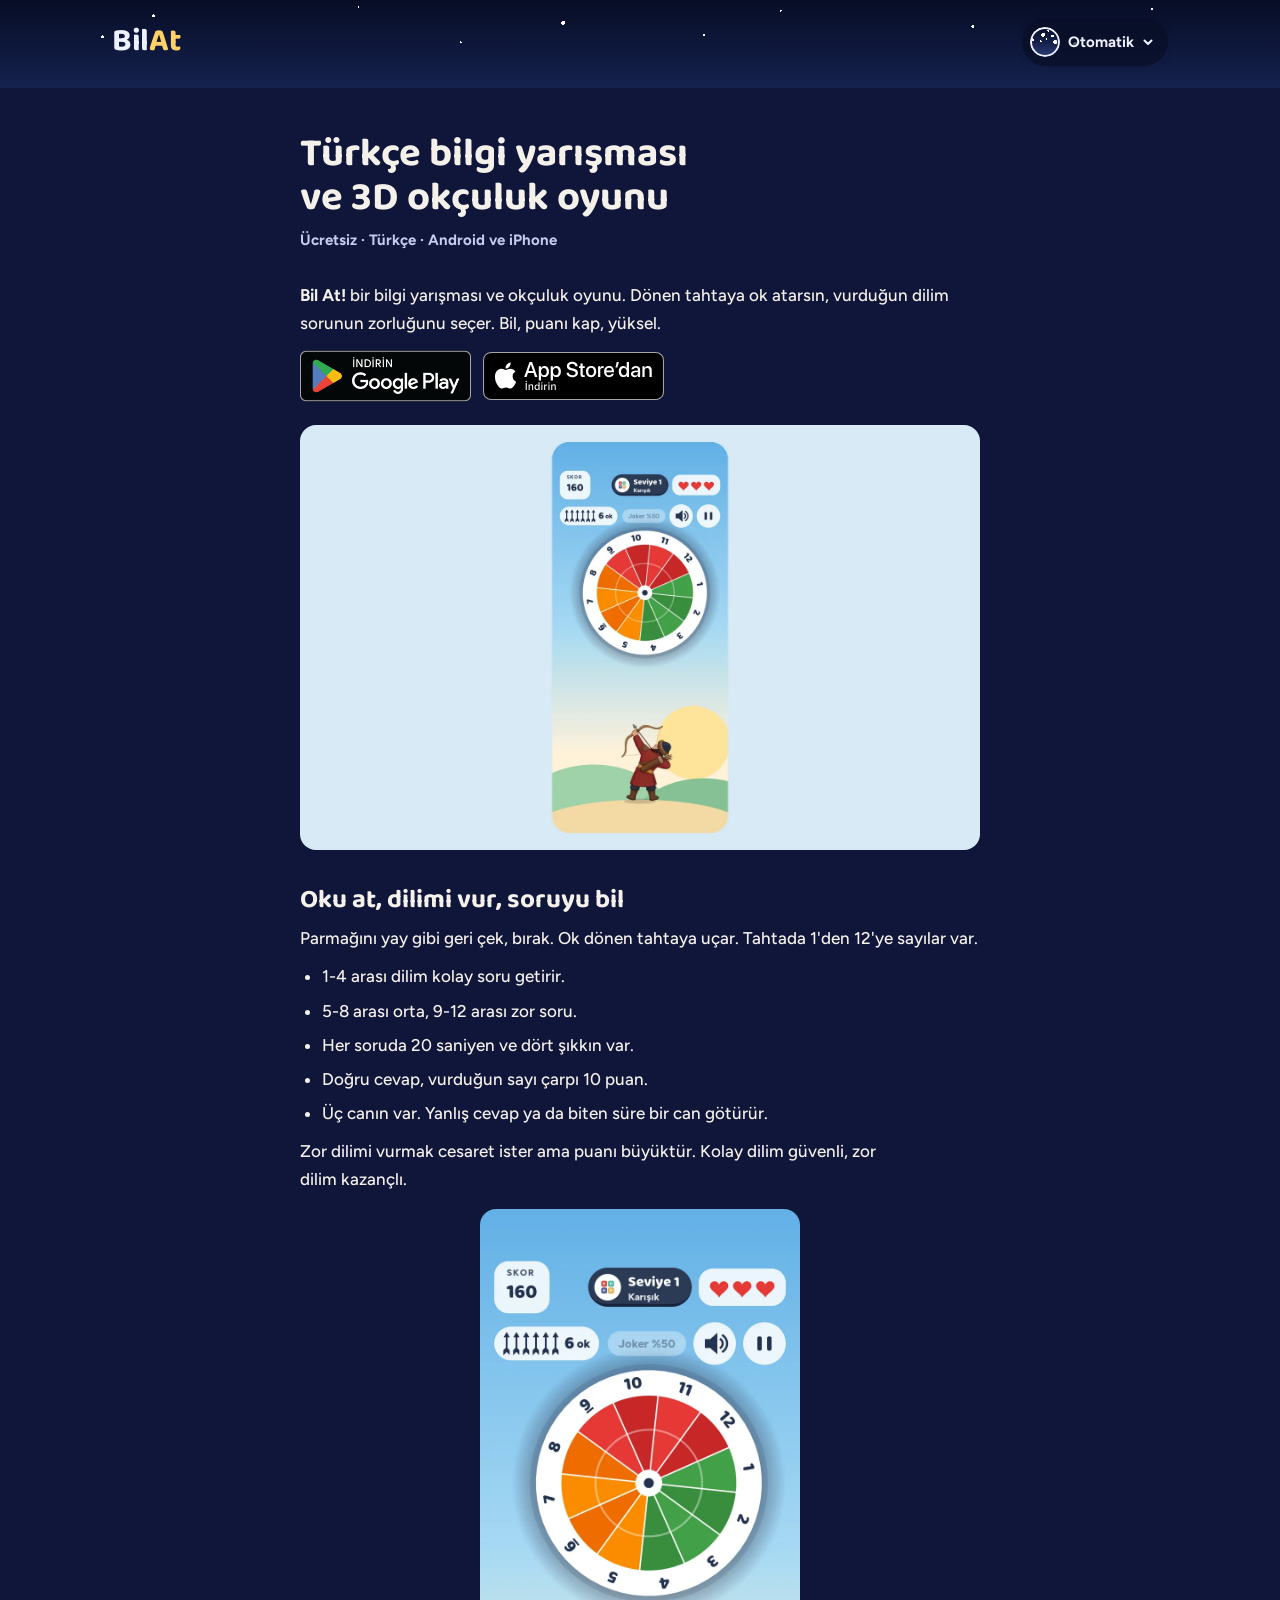
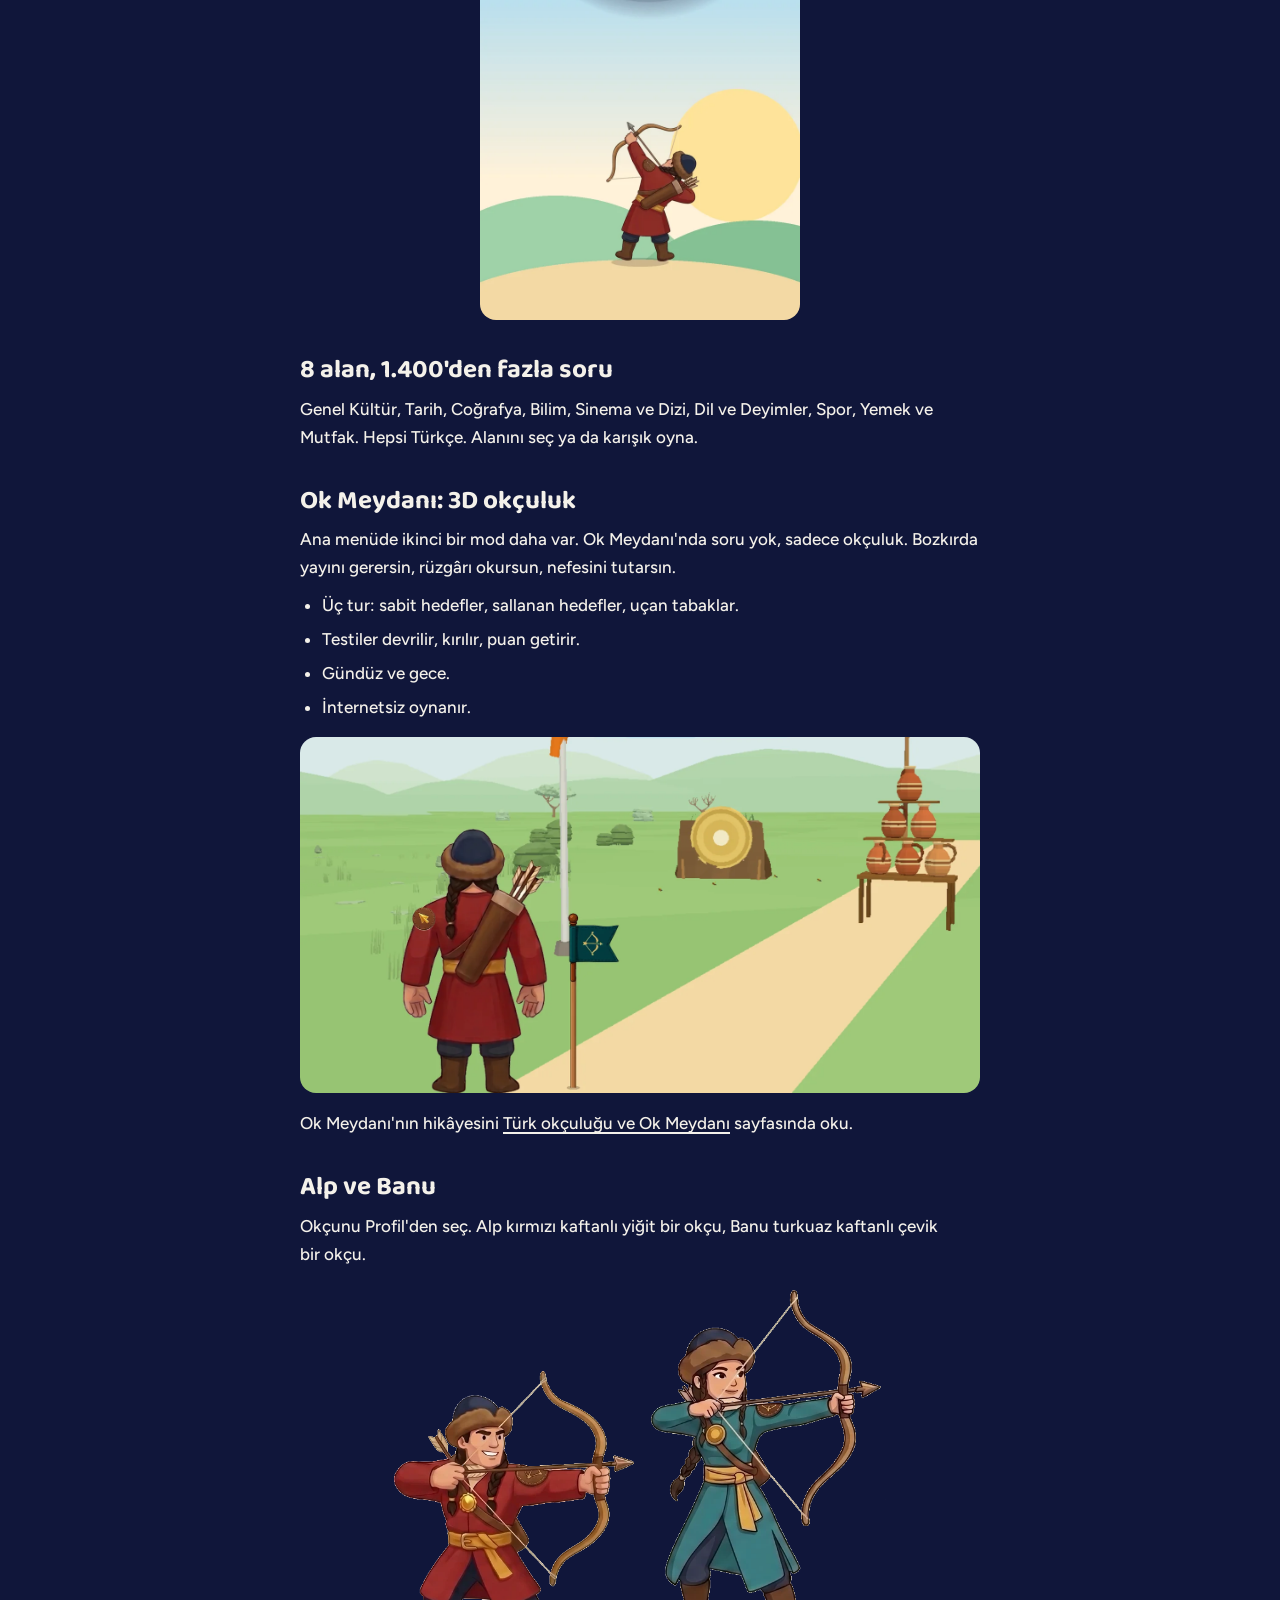
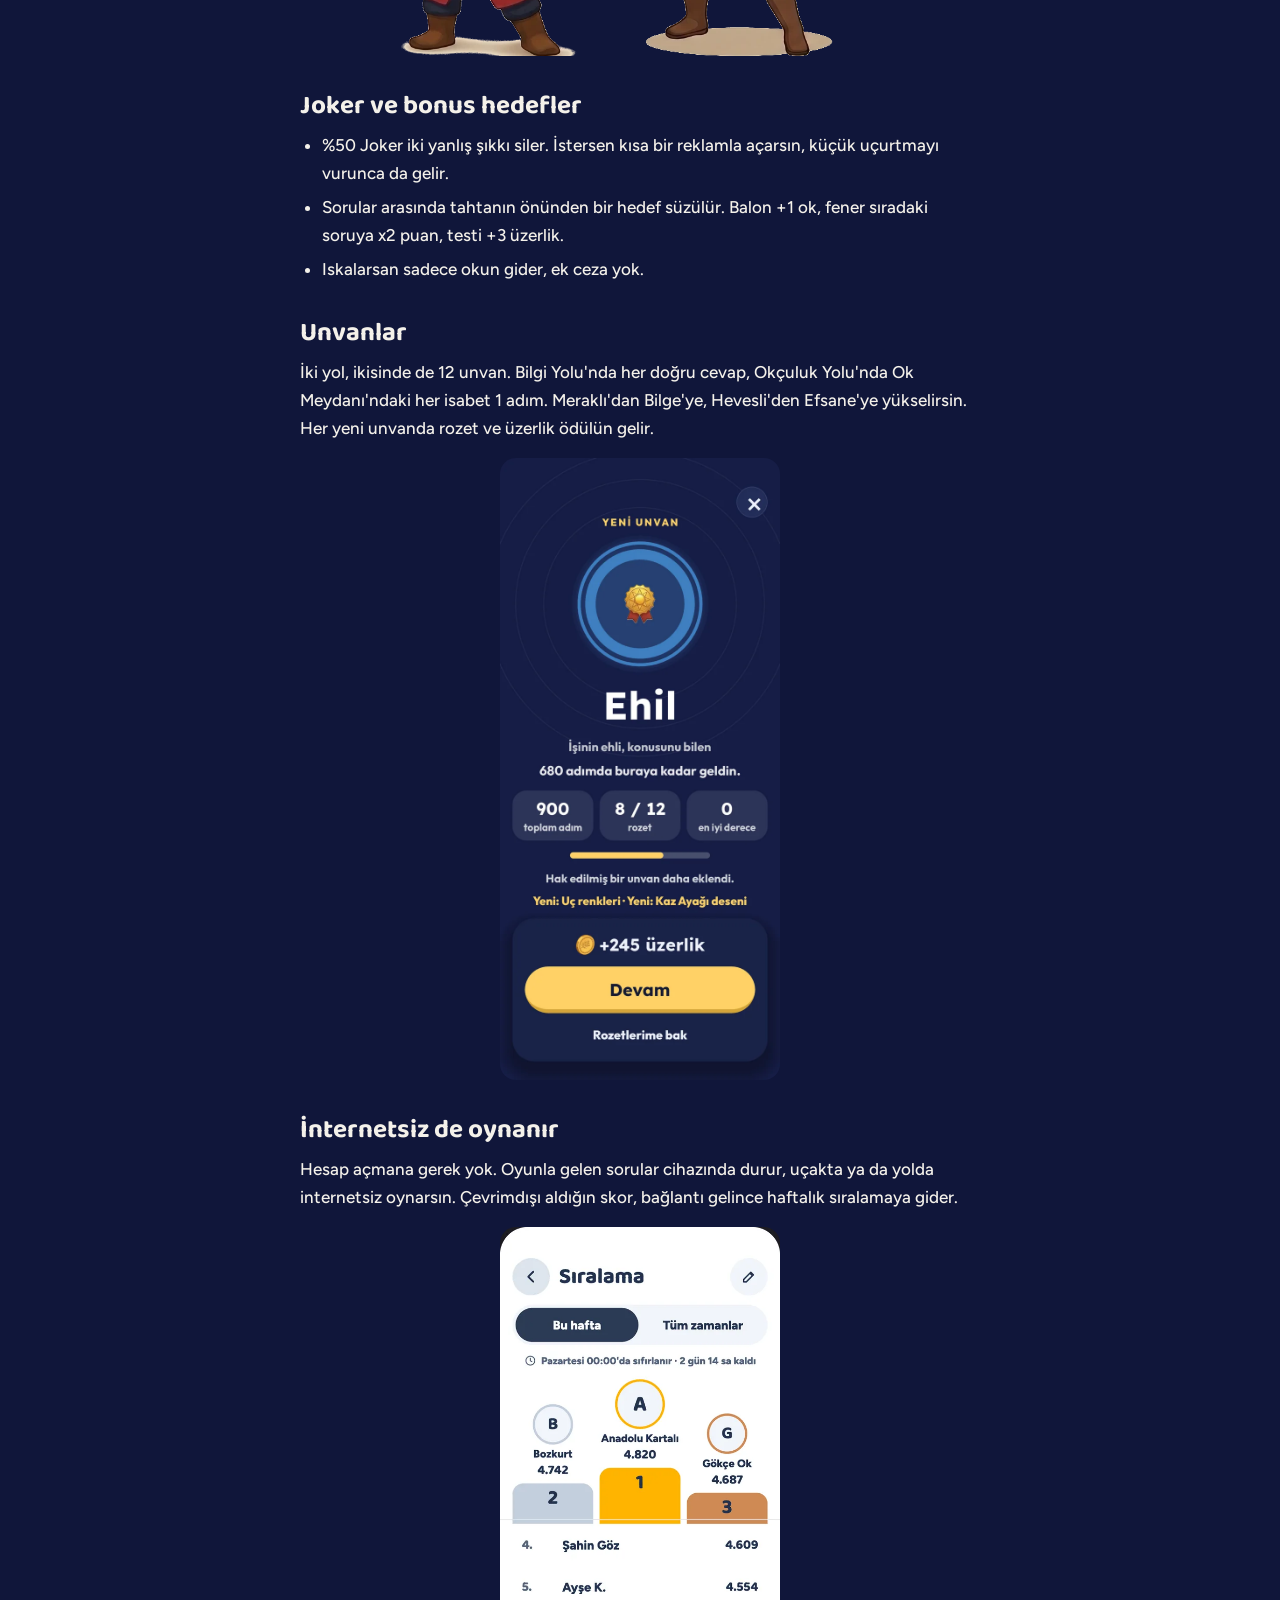
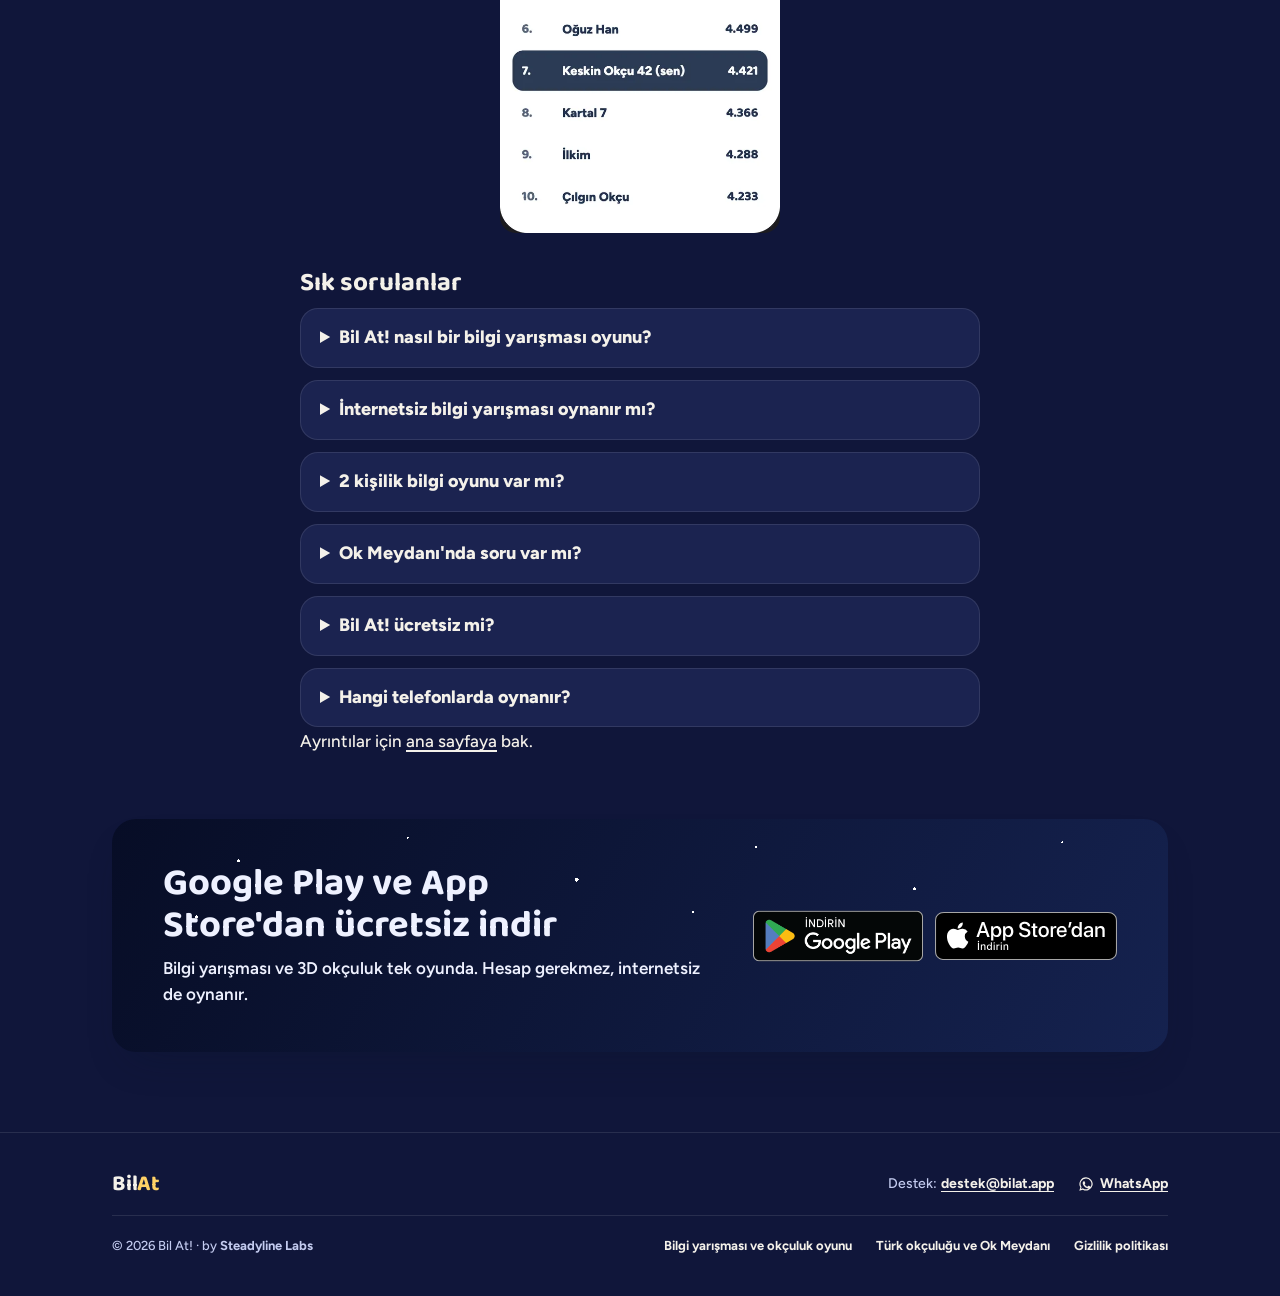
==== bilgi-yarismasi-okculuk-oyunu/index.html @ 43f0509f "İki yeni sayfa: Türkçe bilgi yarışması ve okçuluk oyunu, Türk okçuluğu ve Ok Meydanı" ====
<!DOCTYPE html>
<html lang="tr">
<head>
<meta charset="utf-8">
<meta name="viewport" content="width=device-width, initial-scale=1">
<title>Türkçe Bilgi Yarışması ve 3D Okçuluk Oyunu · Bil At!</title>
<meta name="description" content="Bil At! ücretsiz Türkçe bilgi yarışması ve 3D okçuluk oyunu: tahtaya ok at, vurduğun dilim soruyu seçsin. İnternetsiz oynanır, Alp ve Banu, joker, unvanlar. Android ve iPhone.">
<meta name="robots" content="index, follow">
<meta name="theme-color" content="#62B0E6" media="(prefers-color-scheme: light)">
<meta name="theme-color" content="#070D26" media="(prefers-color-scheme: dark)">
<link rel="canonical" href="https://bilat.app/bilgi-yarismasi-okculuk-oyunu/">
<meta property="og:type" content="website">
<meta property="og:site_name" content="Bil At!">
<meta property="og:locale" content="tr_TR">
<meta property="og:url" content="https://bilat.app/bilgi-yarismasi-okculuk-oyunu/">
<meta property="og:title" content="Türkçe bilgi yarışması ve 3D okçuluk oyunu · Bil At!">
<meta property="og:description" content="Bil At! ücretsiz Türkçe bilgi yarışması ve 3D okçuluk oyunu: tahtaya ok at, vurduğun dilim soruyu seçsin. İnternetsiz oynanır, Alp ve Banu, joker, unvanlar. Android ve iPhone.">
<meta property="og:image" content="https://bilat.app/img/og.jpg">
<meta name="twitter:card" content="summary_large_image">
<meta name="twitter:title" content="Türkçe bilgi yarışması ve 3D okçuluk oyunu · Bil At!">
<meta name="twitter:description" content="Bil At! ücretsiz Türkçe bilgi yarışması ve 3D okçuluk oyunu: tahtaya ok at, vurduğun dilim soruyu seçsin. İnternetsiz oynanır, Alp ve Banu, joker, unvanlar. Android ve iPhone.">
<meta name="twitter:image" content="https://bilat.app/img/og.jpg">
<link rel="icon" href="/favicon.ico" sizes="any">
<link rel="icon" href="/img/icon.svg" type="image/svg+xml">
<link rel="apple-touch-icon" href="/apple-touch-icon.png">
<meta name="apple-itunes-app" content="app-id=6821452285">
<script type="application/ld+json">
{
  "@context": "https://schema.org",
  "@graph": [
    {
      "@type": "WebPage",
      "@id": "https://bilat.app/bilgi-yarismasi-okculuk-oyunu/#page",
      "url": "https://bilat.app/bilgi-yarismasi-okculuk-oyunu/",
      "name": "Türkçe bilgi yarışması ve 3D okçuluk oyunu · Bil At!",
      "inLanguage": "tr",
      "isPartOf": {
        "@id": "https://bilat.app/#website"
      },
      "about": {
        "@id": "https://bilat.app/#app"
      }
    },
    {
      "@type": "BreadcrumbList",
      "itemListElement": [
        {
          "@type": "ListItem",
          "position": 1,
          "name": "Bil At!",
          "item": "https://bilat.app/"
        },
        {
          "@type": "ListItem",
          "position": 2,
          "name": "Bilgi yarışması ve okçuluk oyunu",
          "item": "https://bilat.app/bilgi-yarismasi-okculuk-oyunu/"
        }
      ]
    },
    {
      "@type": "FAQPage",
      "mainEntity": [
        {
          "@type": "Question",
          "name": "Bil At! nasıl bir bilgi yarışması oyunu?",
          "acceptedAnswer": {
            "@type": "Answer",
            "text": "Dönen hedef tahtasına ok atarsın. Okun vurduğu sayı sorunun zorluğunu seçer: 1-4 kolay, 5-8 orta, 9-12 zor. Her soruda 20 saniye ve dört şık var."
          }
        },
        {
          "@type": "Question",
          "name": "İnternetsiz bilgi yarışması oynanır mı?",
          "acceptedAnswer": {
            "@type": "Answer",
            "text": "Evet. Oyunla gelen sorular cihazında durur, internet olmadan oynarsın. Çevrimdışıyken aldığın skor, bağlantı gelince sıralamaya gönderilir."
          }
        },
        {
          "@type": "Question",
          "name": "2 kişilik bilgi oyunu var mı?",
          "acceptedAnswer": {
            "@type": "Answer",
            "text": "Şimdilik yok, Bil At! tek kişilik oynanır. Arkadaşlarınla haftalık sıralamada yarışırsın; sıralama pazartesi 00:00'da sıfırlanır."
          }
        },
        {
          "@type": "Question",
          "name": "Ok Meydanı'nda soru var mı?",
          "acceptedAnswer": {
            "@type": "Answer",
            "text": "Hayır. Ok Meydanı 3D okçuluk modudur: soru yok, bozkırda hedefleri vurursun. İnternetsiz oynanır."
          }
        },
        {
          "@type": "Question",
          "name": "Bil At! ücretsiz mi?",
          "acceptedAnswer": {
            "@type": "Answer",
            "text": "Evet. Oyun ücretsizdir ve reklamlarla desteklenir. Uygulama içi satın alma yoktur. Reklamı yalnızca sen seçince izlersin."
          }
        },
        {
          "@type": "Question",
          "name": "Hangi telefonlarda oynanır?",
          "acceptedAnswer": {
            "@type": "Answer",
            "text": "Android'de Google Play'den, iPhone'da App Store'dan indirilir. Hesap açmak gerekmez."
          }
        }
      ]
    }
  ]
}
</script>
<link rel="preconnect" href="https://fonts.googleapis.com">
<link rel="preconnect" href="https://fonts.gstatic.com" crossorigin>
<link href="https://fonts.googleapis.com/css2?family=Baloo+2:wght@700&family=Figtree:wght@500;600;700;800&display=swap" rel="stylesheet">
<link rel="stylesheet" href="../style.css?v=20261113a">
<script src="../tema.js?v=20261028c"></script>
</head>
<body>
<a class="skip" href="#icerik">İçeriğe geç</a>
<header class="doc-top">
  <div class="wrap">
    <a class="logo" href="../" aria-label="Bil At! ana sayfa"><span>Bil<b>At</b></span></a>
    <div class="sky-pick">
      <button type="button" class="sky-btn" aria-expanded="false" aria-controls="gokyuzu" aria-label="Gökyüzü teması">
        <span class="sky-dot" aria-hidden="true"></span><span class="sky-name">Otomatik</span>
        <svg class="sky-chev" viewBox="0 0 12 12" width="12" height="12" aria-hidden="true"><path d="M2.5 4.5L6 8l3.5-3.5" fill="none" stroke="currentColor" stroke-width="2" stroke-linecap="round" stroke-linejoin="round"/></svg>
      </button>
      <div class="sky-menu" id="gokyuzu" role="group" aria-label="Gökyüzü teması" hidden>
        <p class="sky-title" aria-hidden="true">Gökyüzü</p>
        <button type="button" data-tema="saat"><span class="sw sw-auto" aria-hidden="true"></span><span class="sky-opt"><b>Otomatik</b><small>Saate göre · şu an <span class="sky-now">Gündüz</span></small></span></button>
        <hr>
        <button type="button" data-tema="b"><span class="sw sw-b" aria-hidden="true"></span><b>Gündüz</b></button>
        <button type="button" data-tema="a"><span class="sw sw-a" aria-hidden="true"></span><b>Gün batımı</b></button>
        <button type="button" data-tema="c"><span class="sw sw-c" aria-hidden="true"></span><b>Gece</b></button>
      </div>
    </div>
  </div>
</header>

<main id="icerik" class="doc">
  <h1>Türkçe bilgi yarışması ve 3D okçuluk oyunu</h1>
  <p class="meta">Ücretsiz · Türkçe · Android ve iPhone</p>
  <p><strong>Bil At!</strong> bir bilgi yarışması ve okçuluk oyunu. Dönen tahtaya ok atarsın, vurduğun dilim sorunun zorluğunu seçer. Bil, puanı kap, yüksel.</p>
  <div class="badges" style="justify-content:flex-start"><a class="gp-badge" href="https://play.google.com/store/apps/details?id=com.steadylinelabs.bilat&amp;referrer=utm_source%3Dbilat.app%26utm_medium%3Dsite%26utm_campaign=bilgi_yarismasi_sayfa"><img src="../img/google-play-badge-tr.png" width="646" height="250" alt="Google Play'den indirin" loading="lazy" decoding="async"></a><a class="as-badge" href="https://apps.apple.com/tr/app/bil-at-bilgi-yar%C4%B1%C5%9Fmas%C4%B1/id6821452285"><img src="../img/app-store-badge-tr.svg" width="151" height="40" alt="App Store'dan indirin" loading="lazy" decoding="async"></a></div>
  <img src="../img/mod-bilat-b.webp" width="1600" height="1000" loading="lazy" decoding="async" alt="Bil At: dönen hedef tahtası ve nişan alan okçu" style="display:block;width:100%;height:auto;border-radius:16px;margin:16px 0">

  <h2>Oku at, dilimi vur, soruyu bil</h2>
  <p>Parmağını yay gibi geri çek, bırak. Ok dönen tahtaya uçar. Tahtada 1'den 12'ye sayılar var.</p>
  <ul>
    <li>1-4 arası dilim kolay soru getirir.</li>
    <li>5-8 arası orta, 9-12 arası zor soru.</li>
    <li>Her soruda 20 saniyen ve dört şıkkın var.</li>
    <li>Doğru cevap, vurduğun sayı çarpı 10 puan.</li>
    <li>Üç canın var. Yanlış cevap ya da biten süre bir can götürür.</li>
  </ul>
  <p>Zor dilimi vurmak cesaret ister ama puanı büyüktür. Kolay dilim güvenli, zor dilim kazançlı.</p>
  <img src="../img/aim-b.webp" width="720" height="1600" loading="lazy" decoding="async" alt="Bil At oyun ekranı: okçu dönen hedef tahtasına nişan alıyor" style="display:block;width:100%;max-width:320px;height:auto;border-radius:16px;margin:16px auto">

  <h2>8 alan, 1.400'den fazla soru</h2>
  <p>Genel Kültür, Tarih, Coğrafya, Bilim, Sinema ve Dizi, Dil ve Deyimler, Spor, Yemek ve Mutfak. Hepsi Türkçe. Alanını seç ya da karışık oyna.</p>

  <h2>Ok Meydanı: 3D okçuluk</h2>
  <p>Ana menüde ikinci bir mod daha var. Ok Meydanı'nda soru yok, sadece okçuluk. Bozkırda yayını gerersin, rüzgârı okursun, nefesini tutarsın.</p>
  <ul>
    <li>Üç tur: sabit hedefler, sallanan hedefler, uçan tabaklar.</li>
    <li>Testiler devrilir, kırılır, puan getirir.</li>
    <li>Gündüz ve gece.</li>
    <li>İnternetsiz oynanır.</li>
  </ul>
  <img src="../img/ok-meydani/tur1-sabit.webp" width="1600" height="837" loading="lazy" decoding="async" alt="Ok Meydanı: okçunun arkasından testi kulesine nişan, gündüz" style="display:block;width:100%;height:auto;border-radius:16px;margin:16px 0">
  <p>Ok Meydanı'nın hikâyesini <a href="../turk-okculugu-ok-meydani/">Türk okçuluğu ve Ok Meydanı</a> sayfasında oku.</p>

  <h2>Alp ve Banu</h2>
  <p>Okçunu Profil'den seç. Alp kırmızı kaftanlı yiğit bir okçu, Banu turkuaz kaftanlı çevik bir okçu.</p>
  <div style="display:flex;gap:12px;flex-wrap:wrap;justify-content:center;align-items:flex-end;margin:16px 0">
    <img src="../img/yeni/alp.webp" width="392" height="466" loading="lazy" decoding="async" alt="Alp: kırmızı kaftanlı, bork giymiş okçu yayını geriyor" style="width:44%;max-width:240px;height:auto">
    <img src="../img/yeni/banu.webp" width="384" height="596" loading="lazy" decoding="async" alt="Banu: turkuaz kaftanlı, örgülü okçu yayını geriyor" style="width:44%;max-width:240px;height:auto">
  </div>

  <h2>Joker ve bonus hedefler</h2>
  <ul>
    <li>%50 Joker iki yanlış şıkkı siler. İstersen kısa bir reklamla açarsın, küçük uçurtmayı vurunca da gelir.</li>
    <li>Sorular arasında tahtanın önünden bir hedef süzülür. Balon +1 ok, fener sıradaki soruya x2 puan, testi +3 üzerlik.</li>
    <li>Iskalarsan sadece okun gider, ek ceza yok.</li>
  </ul>

  <h2>Unvanlar</h2>
  <p>İki yol, ikisinde de 12 unvan. Bilgi Yolu'nda her doğru cevap, Okçuluk Yolu'nda Ok Meydanı'ndaki her isabet 1 adım. Meraklı'dan Bilge'ye, Hevesli'den Efsane'ye yükselirsin. Her yeni unvanda rozet ve üzerlik ödülün gelir.</p>
  <img src="../img/yeni/yeni-unvan.webp" width="640" height="1422" loading="lazy" decoding="async" alt="Yeni unvan ekranı: Ehil unvanı ve kazanılan üzerlik" style="display:block;width:100%;max-width:280px;height:auto;border-radius:16px;margin:16px auto">

  <h2>İnternetsiz de oynanır</h2>
  <p>Hesap açmana gerek yok. Oyunla gelen sorular cihazında durur, uçakta ya da yolda internetsiz oynarsın. Çevrimdışı aldığın skor, bağlantı gelince haftalık sıralamaya gider.</p>
  <img src="../img/leaderboard-b.webp" width="540" height="1170" loading="lazy" decoding="async" alt="Haftalık sıralama ekranı: podyum ve liste, pazartesi sıfırlanır" style="display:block;width:100%;max-width:280px;height:auto;border-radius:16px;margin:16px auto">

  <h2>Sık sorulanlar</h2>
  <div class="faq" style="max-width:none">
    <details><summary>Bil At! nasıl bir bilgi yarışması oyunu?</summary><p>Dönen hedef tahtasına ok atarsın. Okun vurduğu sayı sorunun zorluğunu seçer: 1-4 kolay, 5-8 orta, 9-12 zor. Her soruda 20 saniye ve dört şık var.</p></details>
    <details><summary>İnternetsiz bilgi yarışması oynanır mı?</summary><p>Evet. Oyunla gelen sorular cihazında durur, internet olmadan oynarsın. Çevrimdışıyken aldığın skor, bağlantı gelince sıralamaya gönderilir.</p></details>
    <details><summary>2 kişilik bilgi oyunu var mı?</summary><p>Şimdilik yok, Bil At! tek kişilik oynanır. Arkadaşlarınla haftalık sıralamada yarışırsın; sıralama pazartesi 00:00'da sıfırlanır.</p></details>
    <details><summary>Ok Meydanı'nda soru var mı?</summary><p>Hayır. Ok Meydanı 3D okçuluk modudur: soru yok, bozkırda hedefleri vurursun. İnternetsiz oynanır.</p></details>
    <details><summary>Bil At! ücretsiz mi?</summary><p>Evet. Oyun ücretsizdir ve reklamlarla desteklenir. Uygulama içi satın alma yoktur. Reklamı yalnızca sen seçince izlersin.</p></details>
    <details><summary>Hangi telefonlarda oynanır?</summary><p>Android'de Google Play'den, iPhone'da App Store'dan indirilir. Hesap açmak gerekmez.</p></details>
  </div>
  <p>Ayrıntılar için <a href="../">ana sayfaya</a> bak.</p>
</main>

<section class="closing" style="padding-top:0">
  <div class="wrap">
    <div class="closing-card">
      <div class="closing-text"><h2>Google Play ve App Store'dan ücretsiz indir</h2><p>Bilgi yarışması ve 3D okçuluk tek oyunda. Hesap gerekmez, internetsiz de oynanır.</p></div>
      <div class="store-badges"><a class="gp-badge" href="https://play.google.com/store/apps/details?id=com.steadylinelabs.bilat&amp;referrer=utm_source%3Dbilat.app%26utm_medium%3Dsite%26utm_campaign=bilgi_yarismasi_kapanis"><img src="../img/google-play-badge-tr.png" width="646" height="250" alt="Google Play'den indirin" loading="lazy" decoding="async"></a><a class="as-badge" href="https://apps.apple.com/tr/app/bil-at-bilgi-yar%C4%B1%C5%9Fmas%C4%B1/id6821452285"><img src="../img/app-store-badge-tr.svg" width="151" height="40" alt="App Store'dan indirin" loading="lazy" decoding="async"></a></div>
    </div>
  </div>
</section>

<footer>
  <div class="wrap foot">
    <div class="foot-row foot-top">
      <a class="logo" href="../" aria-label="Bil At! ana sayfa"><span>Bil<b>At</b></span></a>
      <div class="foot-help">
      <span class="foot-support"><span>Destek:</span> <a href="mailto:destek@bilat.app">destek@bilat.app</a></span>
      <a href="https://wa.me/905512507661?text=Merhaba%2C%20Bil%20At!%20hakk%C4%B1nda%20yaz%C4%B1yorum" target="_blank" rel="noopener"><svg class="wa-icon" width="16" height="16" viewBox="0 0 24 24" fill="currentColor" aria-hidden="true" focusable="false"><path d="M12.04 2a9.9 9.9 0 0 0-8.5 14.95L2 22l5.2-1.5A9.9 9.9 0 1 0 12.04 2zm0 1.8a8.1 8.1 0 1 1-4.3 14.96l-.3-.2-3 .87.9-2.9-.2-.3A8.1 8.1 0 0 1 12.04 3.8zm-3.3 4.1c-.2 0-.5.1-.7.4-.3.3-1 1-1 2.4s1 2.8 1.2 3c.1.2 2 3.2 4.9 4.4 2.4 1 2.9.8 3.4.7.5 0 1.7-.7 1.9-1.4.2-.7.2-1.3.2-1.4-.1-.1-.3-.2-.6-.4-.3-.1-1.7-.8-2-.9-.3-.1-.5-.1-.7.1-.2.3-.8.9-.9 1.1-.2.2-.3.2-.6.1-.3-.1-1.2-.4-2.3-1.400-.8-.8-1.400-1.7-1.500-2-.2-.3 0-.4.1-.6l.4-.5c.1-.1.2-.3.3-.5.1-.2 0-.4 0-.5l-.9-2.200c-.2-.5-.5-.5-.7-.5z"/></svg>WhatsApp</a>
      </div>
    </div>
    <div class="foot-row foot-bottom">
      <p class="copy">© 2026 Bil At! · by <a href="https://steadylinelabs.com">Steadyline Labs</a></p>
      <div class="foot-nav" role="navigation" aria-label="Alt bağlantılar">
      <a href="../bilgi-yarismasi-okculuk-oyunu/">Bilgi yarışması ve okçuluk oyunu</a>
      <a href="../turk-okculugu-ok-meydani/">Türk okçuluğu ve Ok Meydanı</a>
      <a href="../gizlilik/">Gizlilik politikası</a>
    </div>
    </div>
  </div>
</footer>
</body>
</html>
---- style.css ----
/* BilAt · bilat.app: tema token'ları oyundaki ekranlarla aynı değerleri kullanır */
:root,[data-theme="b"]{
  --sky1:#62B0E6;--sky2:#A6D9F4;--sky3:#FFF2D9;--hill:#9FD1A8;--hill2:#86C193;--ground:#F3D9A4;
  --sun-bg:#FFE39A;--sun-sh:none;--stars:none;
  --on-sky:#22324F;--logo-accent:#E53935;
  --page:#F4F7FB;--card:#FFFFFF;--soft:#EAF0F7;--line:#DDE4EE;--ink:#22324F;--muted:#53637B;
  --primary:#2B3A55;--primary-ink:#FFFFFF;--edge:#18233A;
  --g:#43A047;--o:#FB8C00;--r:#E53935;--ring:#FFFFFF;
  --chip:rgba(255,255,255,.86);--chip-ink:#22324F;--accent:#B24A0C;
  color-scheme:light;
}
[data-theme="a"]{
  --sky1:#3B2F63;--sky2:#8A4F7D;--sky3:#F4A97C;--hill:#C98A78;--hill2:#B77868;--ground:#EBCB9F;
  --sun-bg:#FFD59A;--sun-sh:none;--stars:none;
  --on-sky:#FFF8EF;--logo-accent:#FFC247;
  --page:#FBF1E6;--card:#FFF8EF;--soft:#F6E8D8;--line:#EADBC8;--ink:#2A1E3D;--muted:#5E5270;--accent:#B24A0C;
  --primary:#FFC247;--primary-ink:#2A1F3D;--edge:#D99A1E;
  --g:#3FA66B;--o:#F08A24;--r:#E0463C;--ring:#FFF4E4;
  --chip:rgba(34,24,52,.62);--chip-ink:#FFF8EF;
  color-scheme:light;
}
[data-theme="c"]{
  --sky1:#070D26;--sky2:#15224F;--sky3:#2E3F78;--hill:#243160;--hill2:#1B2650;--ground:#34406E;
  --sun-bg:transparent;--sun-sh:inset -22px 8px 0 0 #F6EDC9;
  --stars:radial-gradient(1.5px 1.5px at 12% 18%,#fff 99%,transparent),radial-gradient(1px 1px at 28% 8%,#fff 99%,transparent),radial-gradient(2px 2px at 44% 26%,#fff 99%,transparent),radial-gradient(1px 1px at 61% 12%,#fff 99%,transparent),radial-gradient(1.5px 1.5px at 76% 30%,#fff 99%,transparent),radial-gradient(1px 1px at 90% 10%,#fff 99%,transparent),radial-gradient(1.5px 1.5px at 8% 42%,#fff 99%,transparent),radial-gradient(1px 1px at 36% 48%,#fff 99%,transparent),radial-gradient(2px 2px at 84% 50%,#fff 99%,transparent),radial-gradient(1px 1px at 55% 40%,#fff 99%,transparent);
  --on-sky:#EEF1FF;--logo-accent:#FFD166;
  --page:#10163A;--card:#1B2350;--soft:#212A5C;--line:rgba(255,255,255,.10);--ink:#F4F1EA;--muted:#C3CBEF;--accent:#FFB81C;
  --primary:#FFD166;--primary-ink:#141A36;--edge:#D4A437;
  --g:#4CC47E;--o:#FF9D3F;--r:#FF5C5C;--ring:#F3F1FA;
  --chip:rgba(8,13,36,.70);--chip-ink:#EEF1FF;
  color-scheme:dark;
}
@media (prefers-color-scheme:dark){
  :root:not([data-theme]){
    --sky1:#070D26;--sky2:#15224F;--sky3:#2E3F78;--hill:#243160;--hill2:#1B2650;--ground:#34406E;
    --sun-bg:transparent;--sun-sh:inset -22px 8px 0 0 #F6EDC9;
    --stars:radial-gradient(1.5px 1.5px at 12% 18%,#fff 99%,transparent),radial-gradient(1px 1px at 28% 8%,#fff 99%,transparent),radial-gradient(2px 2px at 44% 26%,#fff 99%,transparent),radial-gradient(1px 1px at 61% 12%,#fff 99%,transparent),radial-gradient(1.5px 1.5px at 76% 30%,#fff 99%,transparent),radial-gradient(1px 1px at 90% 10%,#fff 99%,transparent),radial-gradient(1.5px 1.5px at 8% 42%,#fff 99%,transparent),radial-gradient(1px 1px at 36% 48%,#fff 99%,transparent),radial-gradient(2px 2px at 84% 50%,#fff 99%,transparent),radial-gradient(1px 1px at 55% 40%,#fff 99%,transparent);
    --on-sky:#EEF1FF;--logo-accent:#FFD166;
    --page:#10163A;--card:#1B2350;--soft:#212A5C;--line:rgba(255,255,255,.10);--ink:#F4F1EA;--muted:#C3CBEF;--accent:#FFB81C;
    --primary:#FFD166;--primary-ink:#141A36;--edge:#D4A437;
    --g:#4CC47E;--o:#FF9D3F;--r:#FF5C5C;--ring:#F3F1FA;
    --chip:rgba(8,13,36,.70);--chip-ink:#EEF1FF;
    color-scheme:dark;
  }
}

*,*::before,*::after{box-sizing:border-box}
html{-webkit-text-size-adjust:100%}
body{margin:0;background:var(--page);color:var(--ink);font:500 17px/1.55 'Figtree',system-ui,sans-serif;text-rendering:optimizeLegibility}
h1,h2,h3{font-family:'Baloo 2',system-ui,sans-serif;font-weight:700;line-height:1.1;margin:0;text-wrap:balance}
p{margin:0;text-wrap:pretty}
a{color:var(--ink);text-decoration-thickness:2px;text-underline-offset:3px}
a:hover{color:var(--muted)}
img{display:block;max-width:100%;height:auto}
:focus-visible{outline:3px solid var(--primary);outline-offset:3px;border-radius:8px}
.wrap{width:100%;max-width:1120px;margin:0 auto;padding:0 20px}
.skip{position:absolute;left:-999px;top:8px;padding:12px 16px;border-radius:12px;background:var(--card);color:var(--ink);z-index:10}
.skip:focus{left:8px}

/* Logo */
.logo{display:inline-flex;align-items:center;gap:10px;color:var(--on-sky);text-decoration:none;font:700 32px/1 'Baloo 2',sans-serif;letter-spacing:-.01em}
.logo b{color:var(--logo-accent);font-weight:700}
.logo svg{flex:none}
.mark .spin{transform-origin:0 0;animation:spin 14s linear infinite}
.mark .shaft{animation:thunk .7s cubic-bezier(.2,.8,.3,1.2) .4s both}
@keyframes spin{to{transform:rotate(360deg)}}
@keyframes thunk{from{transform:translate(34px,-34px);opacity:0}to{transform:none;opacity:1}}

/* Hero */
.hero{position:relative;isolation:isolate;overflow:hidden;--hill-h:clamp(88px,14vw,180px);padding-bottom:calc(var(--hill-h) * .55);color:var(--on-sky);background:var(--stars),linear-gradient(180deg,var(--sky1) 0%,var(--sky2) 50%,var(--sky3) 86%)}
.hero-top{display:flex;align-items:center;justify-content:space-between;gap:12px;padding-top:20px;padding-bottom:8px;position:relative;z-index:5}
.hero-top nav{display:none;gap:4px;margin-left:auto}
.hero-top nav a{display:inline-flex;align-items:center;min-height:48px;padding:0 14px;border-radius:24px;color:var(--on-sky);font-size:15px;font-weight:600;text-decoration:none}
.hero-top nav a.is-active{text-decoration:underline;text-decoration-thickness:2px;text-underline-offset:6px;text-decoration-color:var(--logo-accent)}
.hero-top nav a:hover{background:var(--chip);color:var(--chip-ink)}
/* Mobil menü: 960px altında nav, sağdaki hamburger düğmesiyle açılan kart olur */
.menu-btn{display:inline-flex;align-items:center;justify-content:center;flex:none;width:48px;height:48px;padding:0;border:0;border-radius:24px;background:var(--chip);color:var(--chip-ink);cursor:pointer;box-shadow:0 2px 8px rgba(10,20,40,.12)}
.menu-btn:hover{filter:brightness(1.05)}
.menu-btn svg path{stroke:currentColor;stroke-width:2.4;stroke-linecap:round;transition:transform .2s,opacity .2s;transform-origin:12px 12px}
.menu-btn[aria-expanded="true"] .mb-top{transform:translateY(5px) rotate(45deg)}
.menu-btn[aria-expanded="true"] .mb-mid{opacity:0}
.menu-btn[aria-expanded="true"] .mb-bot{transform:translateY(-5px) rotate(-45deg)}
.hero-top .sky-pick{margin-left:auto}
@media (max-width:959.98px){
  .hero-top nav.is-open{display:flex;flex-direction:column;position:absolute;right:16px;top:calc(100% - 4px);z-index:30;width:min(260px,calc(100vw - 32px));padding:8px;gap:2px;border-radius:18px;background:var(--card);box-shadow:0 0 0 1px var(--line),0 18px 40px -12px rgba(10,20,40,.35)}
  .hero-top nav.is-open a{color:var(--ink);border-radius:12px}
  .hero-top nav.is-open a:hover{background:var(--soft);color:var(--ink)}
}
.hero-grid{position:relative;z-index:2;display:grid;grid-template-columns:minmax(0,1fr);gap:28px;padding-top:28px;padding-bottom:0;text-align:center;justify-items:center}
.hero h1{font-size:44px;letter-spacing:-.01em}
.hero .lead{font-size:18px;max-width:30ch;font-weight:600}
.badges{display:flex;flex-wrap:wrap;justify-content:center;align-items:center;gap:8px 12px;margin-top:6px}
/* Resmi Google Play rozeti: değiştirilmeden, görünür yükseklik ≥40px, çevresinde rozet yüksekliğinin 1/4'ü boşluk (PNG üst/alt şeffaf payı + gap) */
.gp-badge{display:inline-block;line-height:0;border-radius:12px;flex:none}
.gp-badge{--gp-h:60px}
.gp-badge img{display:block;width:auto;height:var(--gp-h)}
.sticky-cta .gp-badge{--gp-h:48px}
@media (min-width:900px){.gp-badge{--gp-h:66px}.sticky-cta .gp-badge{--gp-h:54px}}
.as-badge{display:inline-block;line-height:0;flex:none}
.as-badge img{display:block;width:auto;height:44px}
.as-badge.as-sm img{height:40px}
@media (min-width:900px){.as-badge img{height:48px}.as-badge.as-sm img{height:44px}}
.store-badges{display:flex;flex-wrap:wrap;align-items:center;gap:8px 12px}
@media (max-width:640px){.store-badges{justify-content:center}}
.badge{display:inline-flex;align-items:center;gap:8px;height:40px;padding:0 14px 0 10px;border-radius:10px;background:#000;color:#fff;text-decoration:none;border:1px solid #A6A6A6;line-height:1.1;text-align:left}
.badge:hover{color:#fff;background:#1d1d1f}
.badge small{display:block;font-size:10px;font-weight:700;letter-spacing:.04em;text-transform:uppercase}
.badge strong{display:block;font:700 17px/1 'Baloo 2',sans-serif}
@media (min-width:900px){.badge{height:44px}}
.badge.soon{background:transparent;color:var(--on-sky);border:2px dashed var(--on-sky);cursor:default}
.badge.soon:hover{background:transparent;color:var(--on-sky)}
.hero-copy{display:grid;gap:16px;justify-items:center}
.hero-note{font-size:14px;font-weight:700}
.phones{position:relative;z-index:3;display:flex;justify-content:center;gap:0;width:100%;margin-bottom:calc(var(--hill-h) * -.35)}
.phone{position:relative;flex:1 1 0;min-width:0;max-width:min(46vw,240px);aspect-ratio:360/780;border-radius:28px;overflow:hidden;box-shadow:0 0 0 6px #1c1a22,0 18px 28px rgba(7,13,38,.28);background:#1c1a22;margin:6px}
.phone img{width:100%;height:100%;object-fit:cover}
.phone-okm img{object-position:30% 50%}
.phone-okm .shot-c{object-position:12% 50%}
[data-theme="c"] .phone{box-shadow:0 0 0 6px #1c1a22,0 18px 28px rgba(0,0,0,.45)}
@media (prefers-color-scheme:dark){:root:not([data-theme]) .phone{box-shadow:0 0 0 6px #1c1a22,0 18px 28px rgba(0,0,0,.45)}}
.shot-c{display:none}
[data-theme="c"] .shot-b{display:none}
[data-theme="c"] .shot-c{display:block}
@media (prefers-color-scheme:dark){:root:not([data-theme]) .shot-b{display:none}:root:not([data-theme]) .shot-c{display:block}}
.sun{position:absolute;right:-30px;top:52%;width:150px;height:150px;border-radius:50%;background:var(--sun-bg);box-shadow:var(--sun-sh);z-index:0}
/* Tepeler: en altta arka plan katmanı (z 1); metin ve rozet tepenin üstünde biter, telefonlar (z 3) tepeye basar */
.hills{position:absolute;left:0;right:0;bottom:0;height:var(--hill-h);z-index:1;pointer-events:none}
.hills i{position:absolute;display:block;bottom:0;border-radius:50% 50% 0 0}
.hills i:nth-child(1){left:-20%;width:100%;height:100%;background:var(--hill)}
.hills i:nth-child(2){left:35%;width:80%;height:62%;background:var(--hill2)}
.hills i:nth-child(3){left:-10%;right:-10%;height:22%;bottom:-2px;border-radius:50% 50% 0 0/100% 100% 0 0;background:var(--page)}

/* Sections */
section{padding:56px 0}
.sec-head{display:grid;gap:10px;margin-bottom:28px}
.eyebrow{font-size:13px;font-weight:800;letter-spacing:.14em;text-transform:uppercase;color:var(--muted)}
section h2{font-size:34px}
.sec-head p{color:var(--muted);max-width:52ch}


.feats{display:grid;grid-template-columns:minmax(0,1fr);gap:16px}
.feat{padding:22px;border-radius:24px;background:var(--card);box-shadow:0 0 0 1px var(--line) inset;display:grid;gap:10px;align-content:start}
.feat h3{font-size:22px}
.feat p{color:var(--muted);font-size:16px}
.chips{display:flex;flex-wrap:wrap;gap:8px;list-style:none;margin:4px 0 0;padding:0}
.chips li{padding:6px 12px;border-radius:12px;background:var(--soft);font-size:14px;font-weight:700}
.swatches{display:flex;flex-wrap:wrap;gap:10px;margin-top:4px}
.swatches button{display:grid;gap:6px;justify-items:center;min-width:44px;min-height:44px;margin:0;padding:4px;border:0;border-radius:14px;background:transparent;color:var(--muted);font:700 13px 'Figtree',sans-serif;cursor:pointer}
.swatches .sw-big{width:64px;height:44px;border-radius:12px;box-shadow:0 0 0 1px var(--line);transition:box-shadow .15s}
.swatches button:hover .sw-big{box-shadow:0 0 0 2px var(--muted)}
.swatches button[aria-pressed="true"]{color:var(--ink)}
.swatches button[aria-pressed="true"] .sw-big{box-shadow:0 0 0 3px var(--primary)}
.feat .sw-hint{font-size:14px;font-weight:700;color:var(--muted)}
.lb{list-style:none;margin:4px 0 0;padding:0;display:grid;gap:6px}
.lb li{display:grid;grid-template-columns:28px minmax(0,1fr) auto;gap:10px;align-items:center;min-height:40px;padding:0 12px;border-radius:12px;background:var(--soft);font-weight:700;font-size:15px}
.lb li.me{background:var(--primary);color:var(--primary-ink)}
.lb b{font-family:'Baloo 2',sans-serif}


footer{padding:40px 0;border-top:1px solid var(--line)}
.foot{display:flex;flex-direction:column}
.foot-row{display:flex;justify-content:space-between;align-items:center;gap:32px}
.foot-row a,.foot-row span,.copy{white-space:nowrap}
.foot-help,.foot-nav{display:flex;align-items:center;gap:24px}
.foot-top{font-size:14px;line-height:20px;margin-bottom:20px}
.foot-bottom{font-size:13px;line-height:20px;padding-top:20px;border-top:1px solid var(--line)}
.foot-help>*{display:inline-flex;align-items:center}
.foot-support{gap:.3em}
.foot-support span{color:var(--muted)}
.foot a:not(.logo){font-weight:700;text-decoration:none}
.foot .foot-help a:not(.logo){text-decoration:underline;text-underline-offset:3px}
.foot a:not(.logo):hover{text-decoration:underline}
.foot a:focus-visible{outline:2px solid var(--primary);outline-offset:2px;border-radius:2px}
.foot .wa-icon{width:16px;height:16px;margin-right:6px;flex:none}
.foot-top .logo{color:var(--ink);font-size:22px;line-height:1;gap:0}
[data-theme="a"] .foot-top .logo b{color:#B4471F}
.copy{font-size:13px;line-height:20px;color:var(--muted)}
.foot-bottom .copy a{font-weight:700}
@media (max-width:1023px){
  footer{padding:32px 0}
  .foot-row{gap:24px}
  .foot-top{font-size:13px;margin-bottom:16px}
  .foot-top .logo{font-size:20px}
  .foot-bottom{padding-top:16px}
  .foot-help,.foot-nav{gap:16px}
  .copy{font-size:12px;line-height:18px}
}
@media (max-width:767px){
  footer{padding:32px 0 28px}
  .foot{align-items:flex-start}
  .foot-row,.foot-bottom{display:contents}
  .foot-top .logo{order:1;margin-bottom:12px}
  .foot-help{order:2;flex-direction:column;align-items:flex-start;gap:0;font-size:15px;line-height:22px}
  .foot-help>*{min-height:44px}
  .foot-nav{order:3;font-size:14px}
  .foot-nav a{display:inline-flex;align-items:center;min-height:44px}
  .copy{order:4;margin-top:20px;padding-top:20px;border-top:1px solid var(--line);width:100%;font-size:13px;line-height:20px;white-space:normal}
}

/* Gökyüzü (tema) seçici: header'ın sağında küçük düğme, açılınca 4 seçenek */
.sw-b{background:linear-gradient(180deg,#62B0E6,#FFF2D9)}
.sw-a{background:linear-gradient(180deg,#3B2F63,#F4A97C)}
.sw-c{background:linear-gradient(180deg,#070D26,#2E3F78)}
.sw-auto{background:linear-gradient(135deg,#F4A97C 0 50%,#15224F 50% 100%)}
.sky-pick{position:relative;flex:none}
.sky-btn{display:inline-flex;align-items:center;justify-content:center;gap:8px;min-width:48px;min-height:48px;padding:0;border:0;border-radius:24px;background:var(--chip);color:var(--chip-ink);font:700 15px 'Figtree',sans-serif;cursor:pointer;box-shadow:0 2px 8px rgba(10,20,40,.12)}
.sky-btn:hover{filter:brightness(1.05)}
.sky-dot{width:28px;height:28px;border-radius:50%;background:var(--stars),linear-gradient(180deg,var(--sky1),var(--sky2) 55%,var(--sky3));box-shadow:0 0 0 2px var(--chip-ink) inset,0 0 0 1px rgba(0,0,0,.08)}
.sky-name,.sky-chev{display:none}
.sky-menu{position:absolute;right:0;top:calc(100% + 8px);z-index:30;width:min(300px,calc(100vw - 32px));padding:10px;border-radius:18px;background:var(--card);color:var(--ink);box-shadow:0 0 0 1px var(--line),0 18px 40px -12px rgba(10,20,40,.35);text-align:left}
.sky-menu[hidden]{display:none}
.sky-title{margin:4px 8px 6px;font-size:12px;font-weight:800;letter-spacing:.14em;text-transform:uppercase;color:var(--muted)}
.sky-menu hr{border:0;border-top:1px solid var(--line);margin:6px 8px}
.sky-menu button{position:relative;display:flex;align-items:center;gap:12px;width:100%;min-height:48px;padding:6px 36px 6px 8px;border:0;border-radius:12px;background:transparent;color:var(--ink);font:700 16px/1.2 'Figtree',sans-serif;text-align:left;cursor:pointer}
.sky-menu button:hover{background:var(--soft)}
.sky-menu button[aria-pressed="true"]{background:var(--soft)}
.sky-menu button[aria-pressed="true"]::after{content:"";position:absolute;right:12px;top:50%;width:12px;height:7px;margin-top:-6px;border-left:2.5px solid var(--ink);border-bottom:2.5px solid var(--ink);transform:rotate(-45deg)}
.sky-menu .sw{flex:none;width:34px;height:26px;border-radius:7px;box-shadow:0 0 0 1px rgba(0,0,0,.08)}
.sky-opt{display:grid;gap:2px}
.sky-opt small{font-size:13px;font-weight:600;color:var(--muted);white-space:nowrap}
.doc-top{position:relative;z-index:5}
.doc-top .sky-btn{background:var(--chip);color:var(--chip-ink)}

/* Metin sayfası (gizlilik) */
.faq{display:grid;gap:12px;max-width:760px}
.faq details{border-radius:18px;background:var(--card);box-shadow:0 0 0 1px var(--line) inset}
.faq summary{cursor:pointer;font-weight:800;font-size:18px;list-style-position:inside;padding:16px 20px;border-radius:18px}
.faq details p{margin:-6px 20px 0;padding-bottom:16px;color:var(--muted);font-size:16px}
.doc-top{background:var(--stars),linear-gradient(180deg,var(--sky1),var(--sky2));padding:18px 0 22px}
.doc-top .wrap{display:flex;align-items:center;justify-content:space-between;gap:12px}
.doc-top .logo{min-height:48px}
.back{display:inline-flex;align-items:center;gap:8px;min-height:48px;padding:0 16px;border-radius:24px;background:var(--chip);color:var(--chip-ink);font-weight:800;text-decoration:none}
.back:hover{color:var(--chip-ink);opacity:.9}
.doc{max-width:720px;margin:0 auto;padding:44px 20px 64px}
.doc h1{font-size:40px;margin-bottom:8px}
.doc .meta{color:var(--muted);font-size:15px;font-weight:700;margin-bottom:28px}
.doc h2{font-size:26px;margin:36px 0 10px}
.doc p,.doc li{font-size:17px;line-height:1.65;overflow-wrap:break-word}
.doc a{overflow-wrap:anywhere}
.doc p+p{margin-top:12px}
.doc ul{padding-left:22px;margin:10px 0}
.doc li+li{margin-top:6px}
.summary{padding:18px 20px;border-radius:20px;background:var(--card);box-shadow:0 0 0 1px var(--line) inset}
.summary ul{margin:6px 0 0}
.tmpl{padding:12px 16px;border-radius:14px;border:2px dashed var(--muted);color:var(--ink);font-size:15px;margin-bottom:24px}
mark{background:var(--soft);color:var(--ink);padding:0 4px;border-radius:4px;box-shadow:0 0 0 1px var(--line) inset}

@media (min-width:640px){
  .hero h1{font-size:54px}
  .feats{grid-template-columns:repeat(2,minmax(0,1fr))}
}
@media (min-width:960px){
  .wrap{padding:0 32px}
  .hero-top nav{display:flex}
  .menu-btn{display:none}
  .hero-top .sky-pick{margin-left:4px}
  .hero-top .sky-pick{padding-left:16px;margin-left:4px;border-left:1px solid color-mix(in srgb,var(--on-sky) 30%,transparent)}
  .sky-btn{padding:0 14px 0 8px}
  .sky-name,.sky-chev{display:inline-block}
  .sky-dot{width:30px;height:30px}
  .sky-btn[aria-expanded="true"] .sky-chev{transform:rotate(180deg)}
  .hero-grid{grid-template-columns:minmax(0,1fr) minmax(0,.9fr);gap:56px;text-align:left;justify-items:start;align-items:center;padding-top:40px}
  .hero-copy{justify-items:start}
  .badges{justify-content:flex-start}
  .hero h1{font-size:68px}
  .hero .lead{font-size:21px}
  .sun{right:6%;top:30%;width:180px;height:180px}
  section{padding:80px 0}
  section h2{font-size:42px}
  .feats{grid-template-columns:repeat(4,minmax(0,1fr))}
}
/* Kapanış CTA: TLU closing ile aynı yapı, BilAt gökyüzü renkleri */
.closing{padding-top:0;padding-bottom:clamp(48px,7vw,80px)}
.closing-card{display:flex;align-items:center;justify-content:space-between;gap:24px 40px;flex-wrap:wrap;background:var(--stars),linear-gradient(120deg,var(--sky1) 0%,var(--sky2) 100%);color:var(--on-sky);border-radius:24px;padding:clamp(28px,4vw,44px) clamp(24px,4vw,52px);box-shadow:0 20px 40px -20px rgba(10,20,40,.35)}
.closing-text{min-width:0;flex:1 1 320px}
.closing h2{font-size:clamp(28px,3.2vw,38px);margin-bottom:8px}
.closing p{font-size:17px;font-weight:600}
@media (max-width:640px){.closing-card .gp-badge{margin:0 auto}}
/* Alt Play şeridi: TLU sticky CTA ile aynı, renkler BilAt'ın */
.sticky-cta{position:fixed;left:0;right:0;bottom:0;z-index:20;display:flex;align-items:center;justify-content:center;gap:14px;min-height:64px;padding:8px 16px calc(8px + env(safe-area-inset-bottom,0px));background:var(--card);-webkit-backdrop-filter:blur(14px);backdrop-filter:blur(14px);border-top:1px solid var(--line);transform:translateY(100%);transition:transform .25s ease}
.sticky-cta.is-visible{transform:translateY(0);box-shadow:0 -8px 24px -12px rgba(10,20,40,.18)}
.sticky-cta span{font-size:15px;font-weight:700;color:var(--ink)}
@media (min-width:900px){.sticky-cta{min-height:72px}}
@media (max-width:560px){.sticky-cta > span{display:none}}
@media (prefers-reduced-motion:reduce){*,*::before,*::after{animation:none!important;transition:none!important}}
.copy a{color:inherit;font-weight:700}
.soon-note{margin:10px 0 0;font-size:14px;font-weight:600;color:var(--muted)}
/* Bonus hedefler: oyundaki nesneler gökyüzü karosunda; "Yakında" olanlar soluk gri */
.bonus{display:grid;grid-template-columns:repeat(2,minmax(0,1fr));gap:12px;list-style:none;margin:16px 0 0;padding:0}
.bonus-card{display:grid;gap:8px;align-content:start;padding:12px 12px 16px;border-radius:24px;background:var(--card);box-shadow:0 0 0 1px var(--line) inset}
.bonus-sky{position:relative;height:96px;border-radius:18px;background:var(--stars),linear-gradient(180deg,var(--sky1) 0%,var(--sky2) 70%,var(--sky3) 100%);display:flex;align-items:center;justify-content:center;overflow:hidden}
.bonus-sky img{width:72px;height:72px}
.bonus-card:not(.is-soon) .bonus-sky img{animation:float 3.2s ease-in-out infinite}
.bonus-card:nth-child(2) .bonus-sky img{animation-delay:-1.6s}
@keyframes float{50%{transform:translateY(-6px) rotate(-3deg)}}
.bonus-card > div:nth-child(2){display:flex;flex-wrap:wrap;align-items:center;gap:6px 8px}
.bonus-card h4{font:700 22px/1.1 'Baloo 2',sans-serif;margin:0}
.bonus-tag{padding:3px 10px;border-radius:10px;background:var(--soft);font-size:14px;font-weight:800;white-space:nowrap}
.bonus-card p{color:var(--muted);font-size:15px}
.is-soon .bonus-sky::after{content:"";position:absolute;inset:0;background:color-mix(in srgb,var(--page) 45%,transparent)}
.is-soon .bonus-sky img{filter:grayscale(1);opacity:.55}
.is-soon h4,.is-soon .bonus-tag{opacity:.6}
.bonus-soon{position:absolute;top:8px;right:8px;z-index:1;padding:3px 9px;border-radius:10px;background:var(--card);color:var(--ink);font-size:12px;font-weight:800;letter-spacing:.02em;box-shadow:0 1px 4px rgba(10,20,40,.15)}
.bonus-note{margin-top:16px;padding:14px 18px;border-radius:20px;background:var(--soft);font-size:16px}
@media (min-width:900px){
  .bonus{grid-template-columns:repeat(4,minmax(0,1fr));gap:16px}
  .bonus-card{padding:14px 14px 20px}
}
/* Ok Meydanı (1.3.0): yatay oyun görselleri, 3 tur kartı ve kısa özellik satırları */
.new-pill{display:inline-flex;align-items:center;gap:8px;min-height:40px;padding:4px 14px 4px 4px;border-radius:20px;background:var(--chip);color:var(--chip-ink);font-size:15px;font-weight:700;text-decoration:none;box-shadow:0 2px 8px rgba(10,20,40,.12)}
.new-pill b{padding:4px 10px;border-radius:16px;background:var(--primary);color:var(--primary-ink);font-size:13px;letter-spacing:.04em;text-transform:uppercase}
.new-pill:hover{color:var(--chip-ink);filter:brightness(1.05)}

/* Ekranlar: kaydırmalı satırlar, kenar solması, masaüstünde 44 px oklar, Gündüz/Gece seçici */
.seg{display:inline-flex;gap:4px;padding:4px;border-radius:24px;background:var(--soft);width:fit-content;margin-top:4px}
.seg button{min-height:40px;min-width:88px;padding:0 18px;border:0;border-radius:20px;background:transparent;color:var(--muted);font:700 15px 'Figtree',sans-serif;cursor:pointer}
.seg button[aria-pressed="true"]{background:var(--card);color:var(--ink);box-shadow:0 1px 3px rgba(10,20,40,.15)}
.shots-row{position:relative}
.shots-row+.shots-row,.shots-title{margin-top:8px}
.shots-title{font-size:22px}
.shots{display:flex;gap:16px;overflow-x:auto;scroll-snap-type:x mandatory;padding:8px max(24px,calc((100vw - 1056px)/2)) 24px;scroll-padding-inline:max(24px,calc((100vw - 1056px)/2));-webkit-mask-image:linear-gradient(90deg,#000 calc(100% - 64px),transparent);mask-image:linear-gradient(90deg,#000 calc(100% - 64px),transparent);scrollbar-width:none}
.shots::-webkit-scrollbar{display:none}
.shots[hidden]{display:none}
.shots-row.at-end .shots{-webkit-mask-image:none;mask-image:none}
.shots:focus-visible{outline:3px solid var(--ink);outline-offset:-3px;border-radius:12px}
.shots>figure{scroll-snap-align:start;flex:none;margin:0;display:grid;gap:10px;justify-items:center;align-content:start}
.shots .frame{width:220px;aspect-ratio:360/780;border-radius:30px;overflow:hidden;box-shadow:0 0 0 6px #1c1a22,0 16px 32px rgba(10,20,40,.2);margin:6px}
.shots .frame img{width:100%;height:100%;object-fit:cover}
.shots .frame.landscape{width:min(560px,86vw);aspect-ratio:16/9;border:8px solid #1E1A2E;border-radius:28px;box-shadow:0 16px 32px rgba(10,20,40,.2);margin:0}
.shots figcaption{font-size:15px;font-weight:700;text-align:center}
.shots-nav{display:none;position:absolute;top:calc(50% - 38px);z-index:2;width:44px;height:44px;align-items:center;justify-content:center;padding:0;border:1px solid var(--line);border-radius:50%;background:var(--card);color:var(--ink);cursor:pointer;box-shadow:0 4px 14px rgba(10,20,40,.18)}
.shots-nav:hover{filter:brightness(1.05)}
.shots-nav.prev{left:max(12px,calc((100vw - 1056px)/2 - 56px))}
.shots-nav.next{right:max(12px,calc((100vw - 1056px)/2 - 56px))}
@media (min-width:960px){
  .shots-nav{display:inline-flex}
  .shots-row.at-start .prev,.shots-row.at-end .next{opacity:0;pointer-events:none}
  .shots .frame{width:240px}
}
/* Telefon (390 px): kenar boşluğu 24 px, H2 36 px */
@media (max-width:639.98px){
  .wrap{padding:0 24px}
  section h2{font-size:36px}
  .sec-head p{font-size:17px}
}

/* İki mod (Claude Design, iki mod spec): eşit iki kart, sonra tek "Nasıl oynanır" ve mod anahtarı */
section[id]{scroll-margin-top:12px}
.mode-chips{display:flex;flex-wrap:wrap;justify-content:center;gap:8px;list-style:none;margin:0;padding:0}
.mode-chip{display:inline-flex;align-items:center;height:36px;padding:0 14px;border-radius:18px;background:var(--chip);color:var(--chip-ink);font:700 14px/1 'Figtree',sans-serif;text-decoration:none;box-shadow:0 2px 8px rgba(10,20,40,.12)}
.mode-chip:hover{color:var(--chip-ink);filter:brightness(1.05)}
.mode-chip.is-bilat::before,.mode-chip.is-okm::before{content:"";width:8px;height:8px;margin-right:8px;border-radius:50%;background:#FFC247}
.mode-chip.is-okm::before{background:#FB8C00}
.modes{display:grid;gap:16px;grid-template-columns:1fr}
@media (min-width:760px){.modes{grid-template-columns:1fr 1fr;gap:24px}}
.mode{position:relative;display:flex;flex-direction:column;gap:12px;padding:12px;background:var(--card);border:1px solid var(--line);border-radius:24px}
.mode .anchor{position:absolute;top:0}
.mode-media{aspect-ratio:16/10;border-radius:16px;overflow:hidden;background:var(--soft)}
.mode-media img{width:100%;height:100%;object-fit:cover}
.mode-media-bilat img{object-position:50% 50%}
.mode-chip-tag{font:700 12px/1 'Figtree',sans-serif;letter-spacing:.08em;padding:5px 9px 4px;border-radius:8px;align-self:flex-start;margin:4px 6px 0;color:var(--ink)}
.mode-chip-tag.is-bilat{background:color-mix(in srgb,#FFC247 30%,var(--card))}
.mode-chip-tag.is-okm{background:color-mix(in srgb,#FB8C00 22%,var(--card))}
.mode h3{font:800 28px/1.1 'Baloo 2',sans-serif;margin:4px 6px 0}
.mode > p{color:var(--muted);font-size:16px;margin:0 6px}
.mode-list{margin:0;padding:0 6px;list-style:none;display:grid;gap:6px;font-size:15px;font-weight:600}
.mode-list li::before{content:"•";margin-right:8px;color:var(--muted)}
.mode-actions{display:flex;flex-wrap:wrap;align-items:center;gap:16px;margin-top:auto;padding:4px 6px 6px}
.btn{display:inline-flex;align-items:center;min-height:44px;padding:0 18px;border-radius:22px;background:var(--primary);color:var(--primary-ink);font-weight:700;font-size:16px;text-decoration:none}
.btn:hover{color:var(--primary-ink);filter:brightness(1.08)}
.okm-trailer{display:inline-flex;align-items:center;min-height:44px;font-weight:600;font-size:16px}
.modes-note{margin-top:16px;color:var(--muted);font-size:15px;font-weight:600}
@media (min-width:760px){.mode h3{font-size:32px}}

.mode-seg{position:sticky;top:8px;z-index:5;display:flex;gap:4px;padding:4px;border-radius:16px;background:var(--soft);max-width:420px;margin:0 0 24px;box-shadow:0 0 0 1px var(--line) inset}
.mode-seg button{flex:1;min-height:44px;border:0;border-radius:12px;background:none;color:var(--muted);font:700 16px 'Figtree',sans-serif;cursor:pointer}
.mode-seg [aria-selected="true"]{background:var(--card);color:var(--ink);box-shadow:0 1px 3px rgba(27,35,80,.15)}
.panel[hidden]{display:none}
.panel:focus{outline:none}
.steps{display:grid;gap:12px;list-style:none;margin:0;padding:0}
@media (min-width:900px){.steps{grid-template-columns:repeat(2,minmax(0,1fr));gap:16px}.step-wide{grid-column:1/-1}}
.step{display:grid;grid-template-columns:32px minmax(0,1fr);gap:12px;align-items:start;padding:14px 16px;border-radius:18px;background:var(--card);border:1px solid var(--line)}
.step-no{display:flex;align-items:center;justify-content:center;width:32px;height:32px;border-radius:10px;background:color-mix(in srgb,var(--o) 18%,var(--card));color:var(--accent);font:800 16px/1 'Baloo 2',sans-serif}
.step h3{font:800 20px/1.15 'Baloo 2',sans-serif;margin:4px 0}
.step p,.step li{font-size:15px;line-height:1.5;color:var(--muted)}
.step ul{margin:6px 0 0;padding-left:18px;display:grid;gap:4px}
.diff{display:flex!important;flex-wrap:wrap;gap:6px!important;list-style:none;padding:0!important;margin-top:8px!important}
.diff li{padding:3px 8px;border-radius:8px;font-size:13px;font-weight:700;color:#22324F}
.diff .d-easy{background:#5AD1A0}.diff .d-mid{background:#FFD15C}.diff .d-hard{background:#FF8FA3}
.rounds{list-style:none;padding:0!important;margin:10px 0 6px!important;display:grid;gap:10px!important}
.round{display:grid;grid-template-columns:96px minmax(0,1fr);gap:12px;align-items:center;padding:8px;border-radius:14px;background:var(--soft)}
.round img{width:96px;aspect-ratio:1270/665;object-fit:cover;border-radius:10px}
.round-tag{display:block;font-size:12px;font-weight:700;letter-spacing:.06em;color:var(--accent)}
.round h4{font:800 18px/1.2 'Baloo 2',sans-serif;margin:2px 0;color:var(--ink)}
.round p{font-size:14px}
@media (min-width:900px){.rounds{grid-template-columns:repeat(3,minmax(0,1fr))}.round{grid-template-columns:1fr;align-items:start}.round img{width:100%}}
.panel-sub{font-size:22px;margin:28px 0 6px}
.panel-lead{color:var(--muted);font-size:16px;max-width:60ch}
.panel-foot{margin-top:16px}
.panel-foot .okm-trailer{font-size:16px;font-weight:600}
@media (min-width:900px){
  .hero{padding-bottom:calc(var(--hill-h) * .6)}
  .hero-copy{padding-bottom:calc(var(--hill-h) * .25)}
  .mode-chips{justify-content:flex-start}
  .phones{justify-content:center}
  .phone{flex:none;width:280px;max-width:none}
  .phone-okm{transform:translateY(40px) rotate(4deg)}
}

/* Yeni sürüm bölümleri (1.4.7): renkli bantlar, oyun ekranlarıyla aynı renk dili */
.y-sec{padding:clamp(28px,5vw,56px) 0}
.y-sec h2{font-size:clamp(28px,3.2vw,38px)}
.y-chips{display:flex;flex-wrap:wrap;gap:8px;list-style:none;margin:0 0 28px;padding:0}
.y-chips a{display:inline-flex;align-items:center;min-height:44px;padding:0 16px;border-radius:22px;font:700 14px/1 'Figtree',sans-serif;color:#10163A;text-decoration:none;box-shadow:0 3px 0 rgba(16,22,58,.18)}
.y-chips a:hover{color:#10163A;filter:brightness(1.05)}
.y-chips .is-blue{background:#7CC4EA}.y-chips .is-green{background:#6FD3A8}.y-chips .is-orange{background:#FFB36B}.y-chips .is-pink{background:#FF9DB8}.y-chips .is-purple{background:#C3A6FF}

.y-chars{display:grid;grid-template-columns:1fr 1fr;gap:16px;align-items:end;scroll-margin-top:12px}
.y-char{position:relative;display:flex;flex-direction:column;justify-content:flex-end;min-height:300px;padding:0 12px 18px;border-radius:28px;overflow:visible;margin-top:40px;color:#10163A}
.y-char.is-alp{background:linear-gradient(160deg,#4AA3FF,#2F6FD0);color:#fff}
.y-char.is-banu{background:linear-gradient(160deg,#FFB36B,#FF9447)}
.y-char img{position:relative;align-self:center;width:auto;height:min(240px,48vw);max-width:100%;object-fit:contain;margin-top:-40px;filter:drop-shadow(0 8px 10px rgba(16,22,58,.28))}
.y-char-text{text-align:center;margin-top:10px}
.y-char h3{font:800 22px/1.1 'Baloo 2',sans-serif;color:inherit}
.y-char p{font-size:15px;font-weight:700;color:inherit;opacity:.92}
.y-profile{grid-column:1/-1;margin:8px 0 0;display:grid;justify-items:center;gap:10px;padding:18px;border-radius:28px;background:linear-gradient(160deg,#C3A6FF,#8E6BE0);color:#10163A}
.y-profile img{width:min(100%,360px);height:auto;border-radius:20px;box-shadow:0 8px 20px rgba(16,22,58,.25)}
.y-profile figcaption{font:700 15px/1.3 'Figtree',sans-serif}
@media (min-width:1024px){
  .y-chars{grid-template-columns:1fr 1fr 1.1fr;gap:24px}
  .y-char{min-height:420px;padding-bottom:24px}
  .y-char img{height:min(440px,40vw);max-height:340px;margin-top:-60px}
  .y-profile{grid-column:auto;margin:0}
}

.y-band{border-radius:28px;padding:clamp(18px,3vw,32px);color:#10163A}
.y-band.is-green{background:linear-gradient(160deg,#6FD3A8,#3FB68B)}
.y-band.is-orange{background:linear-gradient(160deg,#FFB36B,#FF9447)}
.y-band.is-pink{background:linear-gradient(160deg,#FFA9C2,#FF7BA2)}
.y-band.is-blue{background:linear-gradient(160deg,#4AA3FF,#2F6FD0);color:#fff}
.y-band.is-purple{background:linear-gradient(160deg,#9A78EC,#6A4BC4);color:#fff}
.y-band.is-sky{background:linear-gradient(170deg,#1B2150,#2A3876);color:#fff}
.y-band h2,.y-band h3,.y-band p{color:inherit}
.y-tag{display:inline-block;font:800 12px/1 'Figtree',sans-serif;letter-spacing:.1em;padding:6px 10px 5px;border-radius:8px;background:rgba(255,255,255,.85);color:#10163A}
.y-band-head{display:grid;gap:10px;justify-items:start;margin-bottom:18px}
.y-band-head p{font-size:17px;font-weight:600;max-width:52ch}
.y-note{font-size:13px;font-weight:700;opacity:.9}
.y-sub{font-size:15px;font-weight:700}
.y-wide{border-radius:20px;overflow:hidden;background:#10163A;aspect-ratio:16/9;margin-bottom:16px}
.y-wide img{width:100%;height:100%;object-fit:cover}
.y-cards{list-style:none;margin:0;padding:0;display:grid;grid-template-columns:minmax(0,1fr);gap:12px}
.y-card{background:var(--card);color:var(--ink);border-radius:20px;padding:16px 18px;display:grid;gap:8px;align-content:start}
.y-card h3{font-size:22px;color:var(--ink)}
.y-card p{font-size:15px;font-weight:600;color:var(--muted)}
@media (min-width:760px){.y-cards.three{grid-template-columns:repeat(3,minmax(0,1fr))}}
.y-dots{display:flex;gap:8px;list-style:none;margin:2px 0 0;padding:0}
.y-dots li{display:grid;place-items:center;width:32px;height:32px;border-radius:50%;background:#3FB68B;color:#10163A;font:800 13px/1 'Figtree',sans-serif}

.y-daily{display:grid;gap:16px;grid-template-columns:minmax(0,1fr)}
.y-daily .y-band{display:grid;gap:12px;align-content:start}
.y-daily h3{font-size:22px}
.y-phone{margin:0;justify-self:center;width:min(220px,100%);aspect-ratio:9/20;border-radius:26px;overflow:hidden;background:#1c1a22;box-shadow:0 0 0 5px #1c1a22,0 16px 26px rgba(7,13,38,.25)}
.y-phone img{width:100%;height:100%;object-fit:cover}
.y-quests{list-style:none;margin:0;padding:0;display:grid;gap:8px}
.y-quests li{display:flex;align-items:center;gap:12px;background:var(--card);color:var(--ink);border-radius:16px;padding:12px 14px;font:700 15px/1.3 'Figtree',sans-serif}
.y-quests .n,.y-ranks i{display:grid;place-items:center;flex:0 0 28px;width:28px;height:28px;border-radius:50%;background:#FF9447;color:#10163A;font:800 12px/1 'Figtree',sans-serif;font-style:normal}
.y-days{display:grid;grid-template-columns:repeat(7,minmax(0,1fr));gap:6px;list-style:none;margin:0;padding:0}
.y-days li{display:grid;place-items:center;aspect-ratio:1;border-radius:10px;background:rgba(255,255,255,.88);color:#10163A;font:800 12px/1 'Figtree',sans-serif}
.y-days .is-big{background:#6A4BC4;color:#fff;box-shadow:0 0 0 3px #fff}
@media (min-width:900px){.y-daily{grid-template-columns:minmax(0,1fr) 220px minmax(0,1fr);align-items:center}.y-days li{font-size:13px}}

.y-flow{display:flex;flex-wrap:wrap;gap:8px;list-style:none;margin:0 0 20px;padding:0;counter-reset:f}
.y-flow li{counter-increment:f;display:inline-flex;align-items:center;gap:8px;min-height:40px;padding:0 16px;border-radius:20px;background:var(--card);box-shadow:0 0 0 1px var(--line) inset;font:700 15px/1 'Figtree',sans-serif;color:var(--ink)}
.y-flow li::before{content:counter(f);display:grid;place-items:center;width:22px;height:22px;border-radius:50%;background:#FF9447;color:#10163A;font:800 12px/1 'Figtree',sans-serif}
.y-paths{display:grid;gap:16px;grid-template-columns:minmax(0,1fr);margin-bottom:16px}
.y-paths .y-band{display:grid;gap:12px;align-content:start}
.y-paths h3{font-size:22px}
@media (min-width:760px){.y-paths{grid-template-columns:repeat(2,minmax(0,1fr))}}
.y-ranks{list-style:none;margin:0;padding:0;display:grid;grid-template-columns:repeat(2,minmax(0,1fr));gap:6px}
.y-ranks li{display:flex;align-items:center;gap:8px;min-width:0;background:rgba(255,255,255,.9);color:#10163A;border-radius:12px;padding:6px 10px 6px 6px;font:700 13px/1.15 'Figtree',sans-serif}
.y-ranks i{flex:0 0 26px;width:26px;height:26px}
.y-paths .is-blue .y-ranks i{background:#4AA3FF;color:#10163A}
.y-paths .is-green .y-ranks i{background:#3FB68B}
@media (min-width:1024px){.y-ranks{grid-template-columns:repeat(3,minmax(0,1fr))}}
.y-reward{display:grid;gap:18px;grid-template-columns:minmax(0,1fr);align-items:center}
.y-reward-text{display:grid;gap:10px}
.y-reward-text h3{font-size:22px}
.y-reward-text p{font-size:17px;font-weight:600}
.y-reward .y-phone:last-child{display:none}
.y-pills{display:flex;flex-wrap:wrap;gap:8px;list-style:none;margin:0;padding:0}
.y-pills li{padding:7px 12px;border-radius:16px;background:rgba(255,255,255,.9);color:#10163A;font:700 13px/1 'Figtree',sans-serif}
@media (min-width:900px){.y-reward{grid-template-columns:220px minmax(0,1fr) 220px}.y-reward .y-phone:last-child{display:block}}

.y-shop{display:grid;gap:20px;grid-template-columns:minmax(0,1fr);align-items:center}
.y-shop-body{display:grid;gap:12px;align-content:start}
.y-shop-body p{font-size:17px;font-weight:600}
.y-shop .y-card p{font-size:15px}
.y-boards{list-style:none;margin:0;padding:0;display:grid;grid-template-columns:repeat(4,minmax(0,1fr));gap:8px}
.y-boards li{display:grid;gap:4px;justify-items:center;font:700 12px/1.1 'Figtree',sans-serif;text-align:center;color:var(--ink)}
.y-boards img{width:100%;max-width:84px;height:auto;aspect-ratio:1;border-radius:50%}
@media (min-width:900px){.y-shop{grid-template-columns:240px minmax(0,1fr)}}

.y-weather{display:grid;gap:22px;grid-template-columns:minmax(0,1fr);align-items:center;background-image:var(--stars),linear-gradient(170deg,#1B2150,#2A3876)}
.y-weather-text{display:grid;gap:12px;justify-items:start}
.y-weather-text p{font-size:17px;font-weight:600}
.y-weather-text .y-note{font-size:13px}
.y-steps3{display:flex;flex-wrap:wrap;gap:8px;list-style:none;margin:0;padding:0;counter-reset:s}
.y-steps3 li{counter-increment:s;display:inline-flex;align-items:center;gap:8px;min-height:36px;padding:0 14px 0 8px;border-radius:18px;background:rgba(255,255,255,.14);font:700 13px/1 'Figtree',sans-serif}
.y-steps3 li::before{content:counter(s);display:grid;place-items:center;width:22px;height:22px;border-radius:50%;background:#FFD15C;color:#10163A;font:800 12px/1 'Figtree',sans-serif}
.y-wx{display:grid;grid-template-columns:repeat(3,minmax(0,1fr));gap:10px;list-style:none;margin:0;padding:0}
.y-wx li{display:grid;gap:8px;justify-items:center;font:700 13px/1 'Figtree',sans-serif}
.y-wx img{width:100%;max-width:200px;aspect-ratio:480/476;object-fit:cover;border-radius:18px;box-shadow:0 8px 18px rgba(0,0,0,.35)}
@media (min-width:900px){.y-weather{grid-template-columns:minmax(0,1fr) minmax(0,1.2fr)}}
.y-band .y-tag{justify-self:start;align-self:start}

.clips{display:grid;grid-template-columns:repeat(3,minmax(0,1fr));gap:16px;margin:24px auto;max-width:760px}
.clip{margin:0;border-radius:20px;overflow:hidden;background:#1c1a22}
.clip video{display:block;width:100%;height:auto;aspect-ratio:9/16;object-fit:cover}
@media (max-width:560px){.clips{grid-template-columns:repeat(2,minmax(0,1fr));gap:12px}.clip:nth-child(3){grid-column:1/-1;max-width:50%;justify-self:center}}
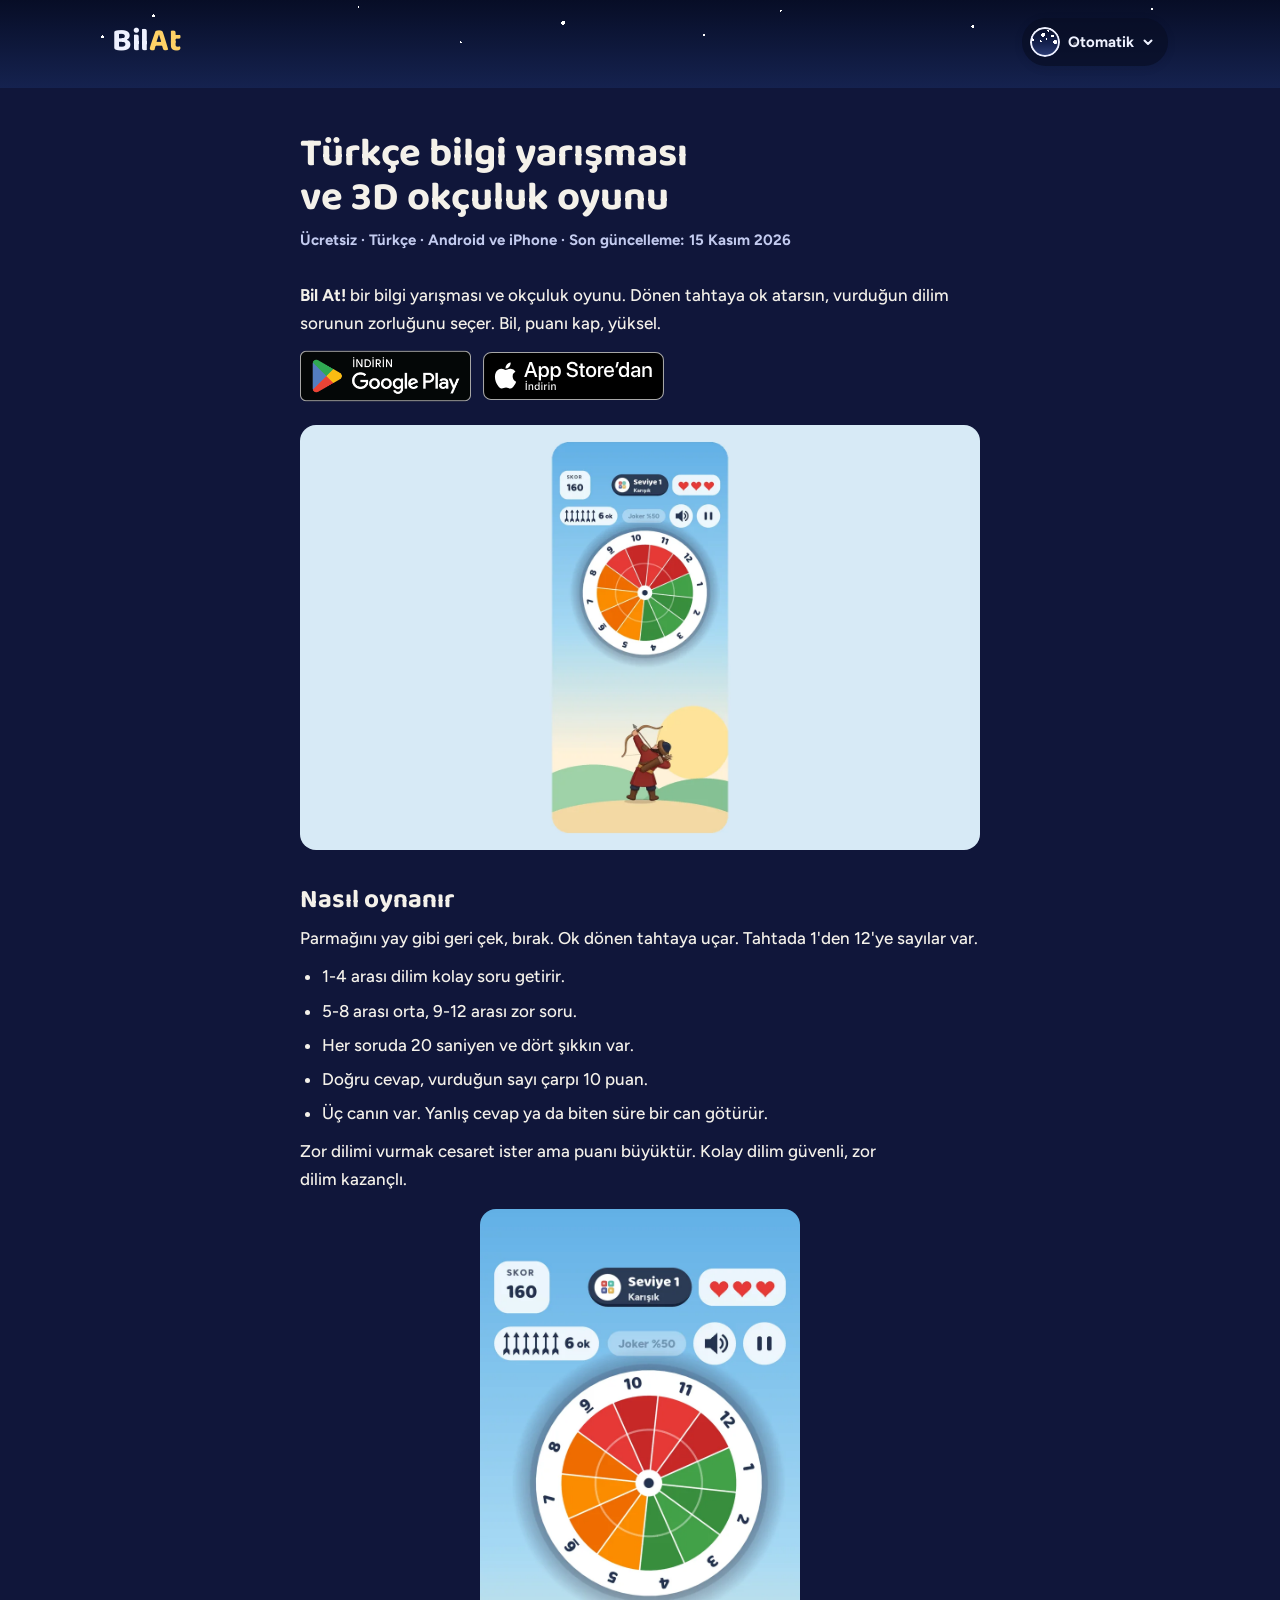
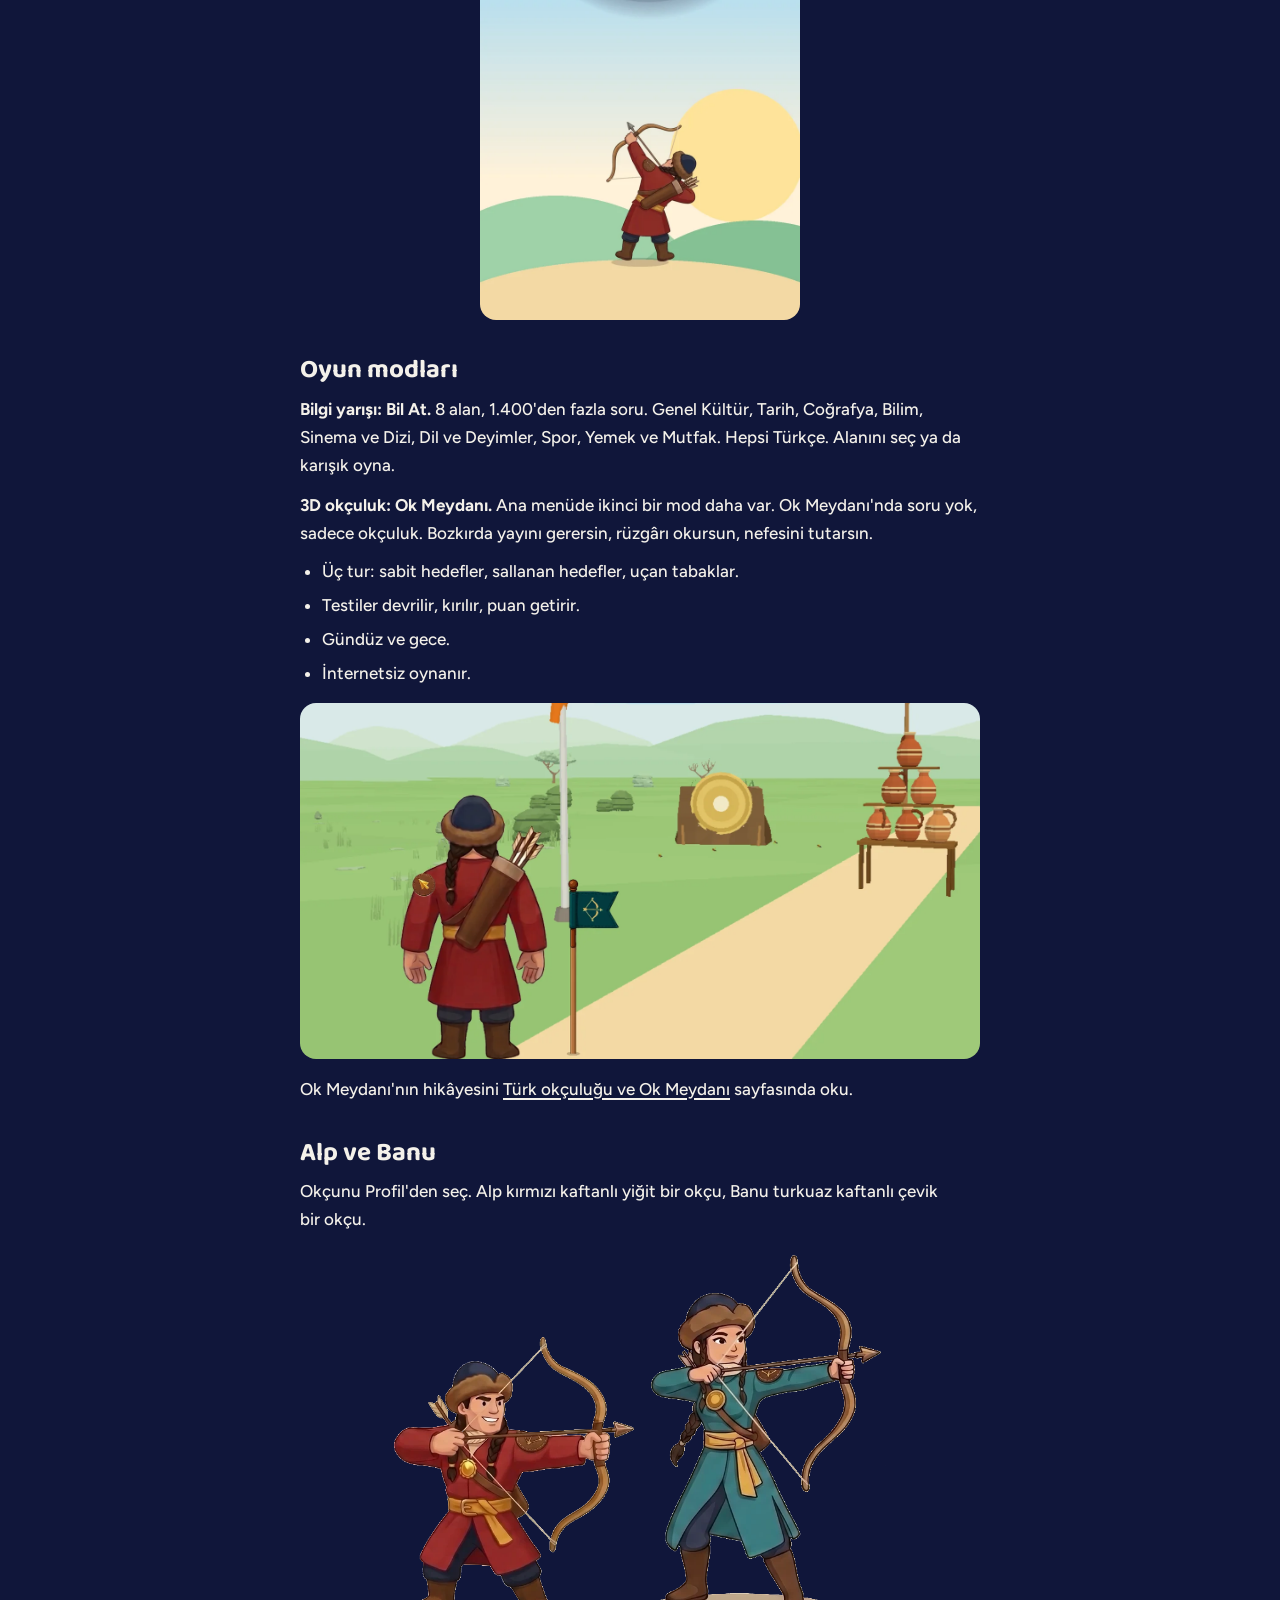
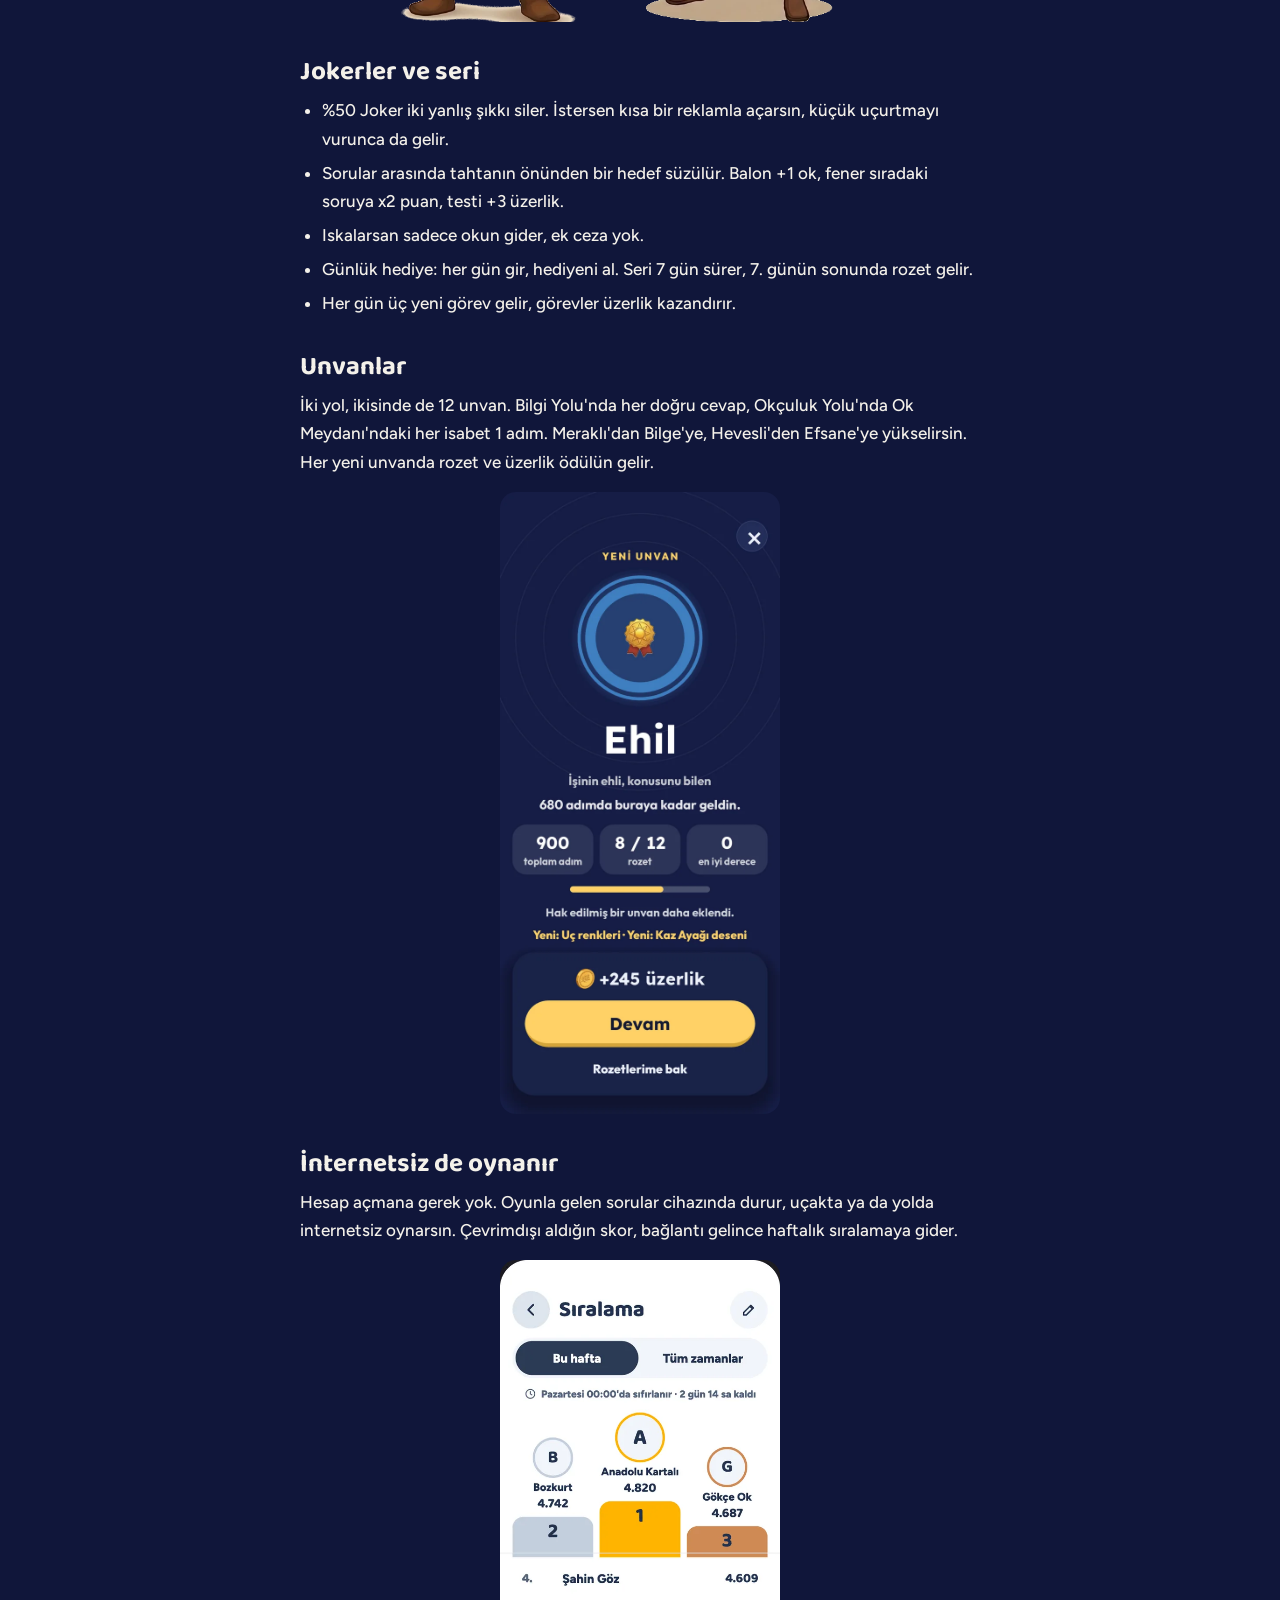
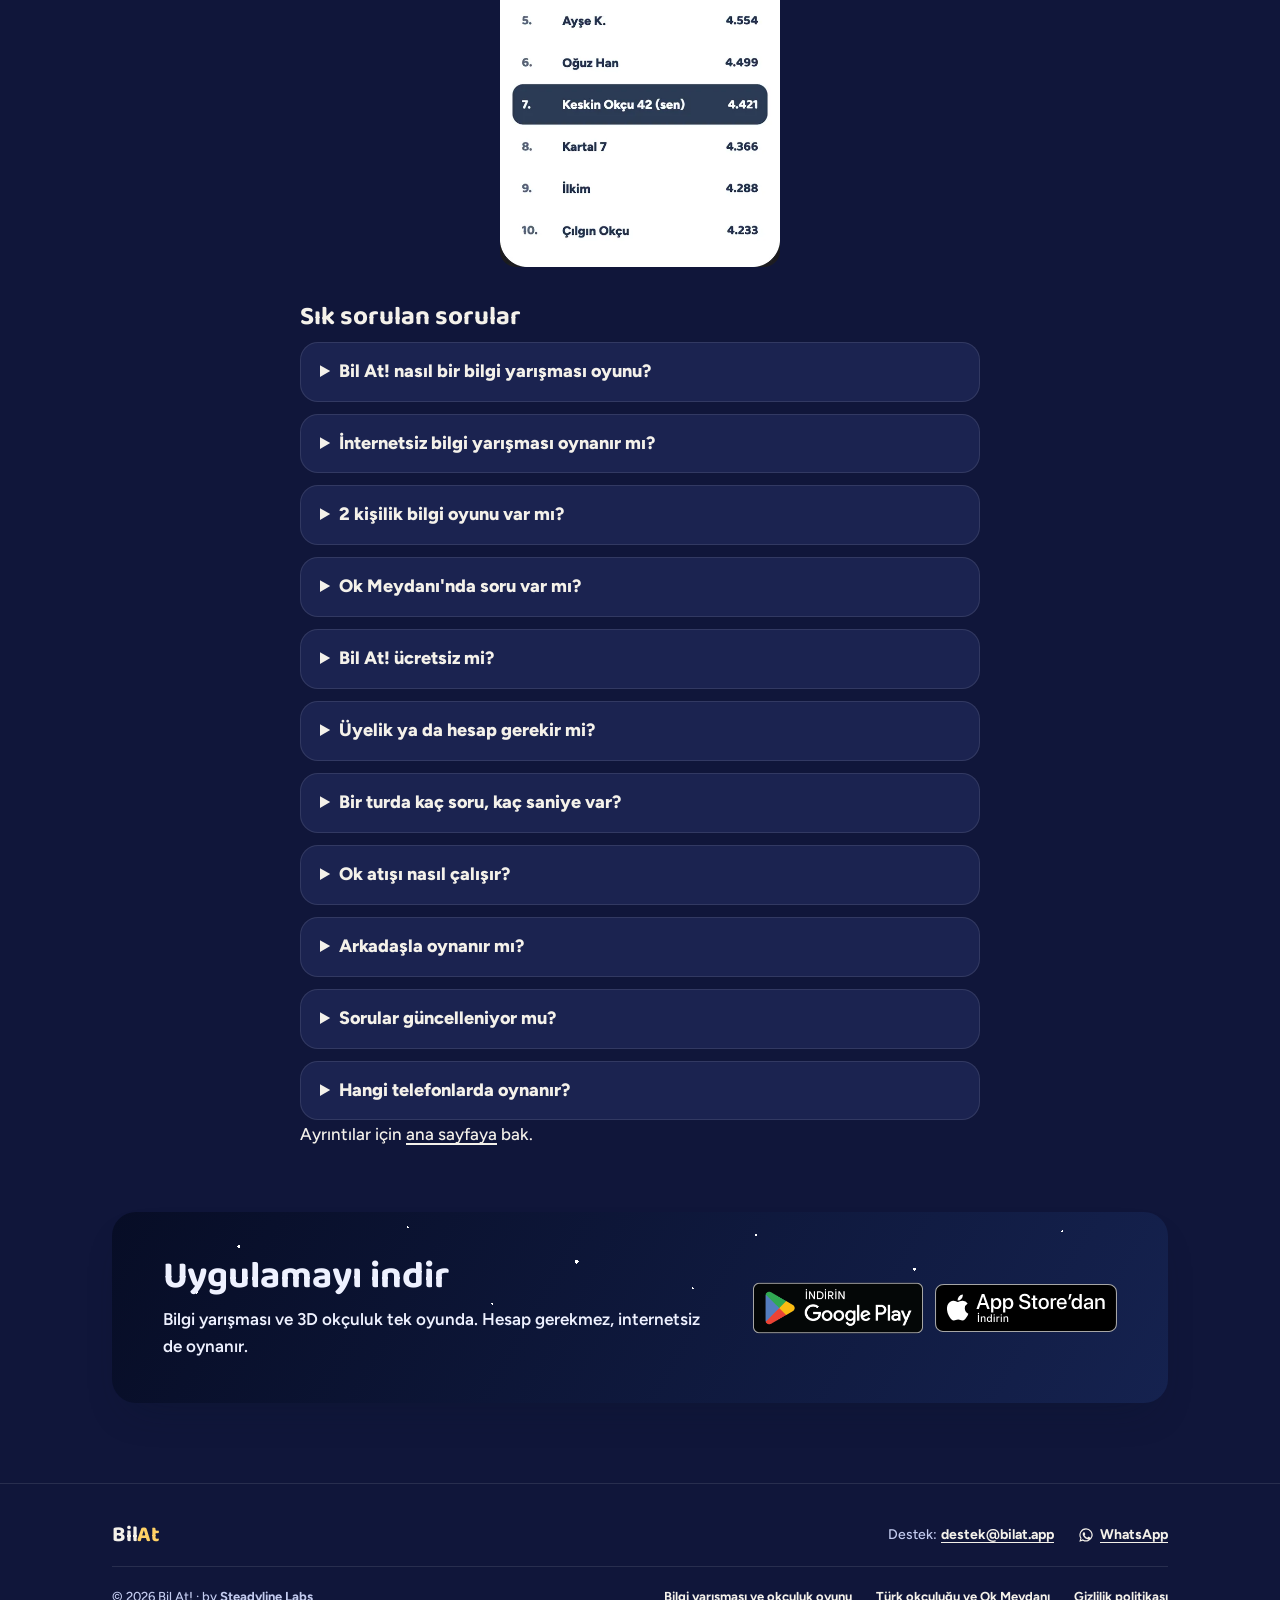
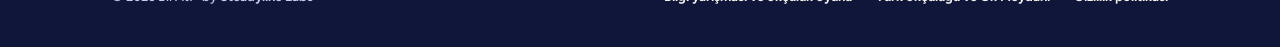
==== commit 95b9698e: "Sayfalar genişletildi: SSS, sözlük, şema, güncelleme tarihi" ====
--- a/bilgi-yarismasi-okculuk-oyunu/index.html
+++ b/bilgi-yarismasi-okculuk-oyunu/index.html
@@ -42,6 +42,37 @@
       }
     },
     {
+      "@type": [
+        "VideoGame",
+        "MobileApplication"
+      ],
+      "@id": "https://bilat.app/#app",
+      "name": "Bil At! Oku At, Soruyu Bil",
+      "url": "https://bilat.app/",
+      "inLanguage": "tr",
+      "operatingSystem": [
+        "Android",
+        "iOS"
+      ],
+      "applicationCategory": "GameApplication",
+      "genre": [
+        "Bilgi yarışması",
+        "Okçuluk"
+      ],
+      "playMode": "SinglePlayer",
+      "image": "https://bilat.app/img/og.jpg",
+      "installUrl": "https://play.google.com/store/apps/details?id=com.steadylinelabs.bilat",
+      "sameAs": [
+        "https://play.google.com/store/apps/details?id=com.steadylinelabs.bilat",
+        "https://apps.apple.com/tr/app/bil-at-bilgi-yar%C4%B1%C5%9Fmas%C4%B1/id6821452285"
+      ],
+      "offers": {
+        "@type": "Offer",
+        "price": "0",
+        "priceCurrency": "TRY"
+      }
+    },
+    {
       "@type": "BreadcrumbList",
       "itemListElement": [
         {
@@ -82,7 +113,7 @@
           "name": "2 kişilik bilgi oyunu var mı?",
           "acceptedAnswer": {
             "@type": "Answer",
-            "text": "Şimdilik yok, Bil At! tek kişilik oynanır. Arkadaşlarınla haftalık sıralamada yarışırsın; sıralama pazartesi 00:00'da sıfırlanır."
+            "text": "Şimdilik yok, Bil At! tek kişilik oynanır. Haftalık sıralama pazartesi 00:00'da sıfırlanır, arkadaşlarınla puanda yarışırsın."
           }
         },
         {
@@ -99,6 +130,46 @@
           "acceptedAnswer": {
             "@type": "Answer",
             "text": "Evet. Oyun ücretsizdir ve reklamlarla desteklenir. Uygulama içi satın alma yoktur. Reklamı yalnızca sen seçince izlersin."
+          }
+        },
+        {
+          "@type": "Question",
+          "name": "Üyelik ya da hesap gerekir mi?",
+          "acceptedAnswer": {
+            "@type": "Answer",
+            "text": "Hayır. Ayrı hesap açmazsın. Sıralama için bir takma ad seçmen yeter."
+          }
+        },
+        {
+          "@type": "Question",
+          "name": "Bir turda kaç soru, kaç saniye var?",
+          "acceptedAnswer": {
+            "@type": "Answer",
+            "text": "Her soruda 20 saniye ve dört şık var. Oyun, 3 canın bitene kadar sürer; yanlış cevap ya da biten süre bir can götürür. Her 3 doğruda seviye atlarsın."
+          }
+        },
+        {
+          "@type": "Question",
+          "name": "Ok atışı nasıl çalışır?",
+          "acceptedAnswer": {
+            "@type": "Answer",
+            "text": "Parmağını ekranda yay gibi geriye çekip bırakırsın, ok ters yöne uçar. Ne kadar çekersen o kadar güçlü atarsın. Tahta döner, biraz önden nişan alırsın. Sadağında 6 ok var; ıskalarsan bir ok gider."
+          }
+        },
+        {
+          "@type": "Question",
+          "name": "Arkadaşla oynanır mı?",
+          "acceptedAnswer": {
+            "@type": "Answer",
+            "text": "Bil At! tek kişilik oynanır. Arkadaşlarınla haftalık sıralamada yarışırsın."
+          }
+        },
+        {
+          "@type": "Question",
+          "name": "Sorular güncelleniyor mu?",
+          "acceptedAnswer": {
+            "@type": "Answer",
+            "text": "Evet. İnternet varken yeni sorular indirilir, indirdiğin sorular cihazında kalır ve internetsiz de oynanır."
           }
         },
         {
@@ -144,12 +215,12 @@
 
 <main id="icerik" class="doc">
   <h1>Türkçe bilgi yarışması ve 3D okçuluk oyunu</h1>
-  <p class="meta">Ücretsiz · Türkçe · Android ve iPhone</p>
+  <p class="meta">Ücretsiz · Türkçe · Android ve iPhone · Son güncelleme: 15 Kasım 2026</p>
   <p><strong>Bil At!</strong> bir bilgi yarışması ve okçuluk oyunu. Dönen tahtaya ok atarsın, vurduğun dilim sorunun zorluğunu seçer. Bil, puanı kap, yüksel.</p>
   <div class="badges" style="justify-content:flex-start"><a class="gp-badge" href="https://play.google.com/store/apps/details?id=com.steadylinelabs.bilat&amp;referrer=utm_source%3Dbilat.app%26utm_medium%3Dsite%26utm_campaign=bilgi_yarismasi_sayfa"><img src="../img/google-play-badge-tr.png" width="646" height="250" alt="Google Play'den indirin" loading="lazy" decoding="async"></a><a class="as-badge" href="https://apps.apple.com/tr/app/bil-at-bilgi-yar%C4%B1%C5%9Fmas%C4%B1/id6821452285"><img src="../img/app-store-badge-tr.svg" width="151" height="40" alt="App Store'dan indirin" loading="lazy" decoding="async"></a></div>
   <img src="../img/mod-bilat-b.webp" width="1600" height="1000" loading="lazy" decoding="async" alt="Bil At: dönen hedef tahtası ve nişan alan okçu" style="display:block;width:100%;height:auto;border-radius:16px;margin:16px 0">
 
-  <h2>Oku at, dilimi vur, soruyu bil</h2>
+  <h2>Nasıl oynanır</h2>
   <p>Parmağını yay gibi geri çek, bırak. Ok dönen tahtaya uçar. Tahtada 1'den 12'ye sayılar var.</p>
   <ul>
     <li>1-4 arası dilim kolay soru getirir.</li>
@@ -161,11 +232,10 @@
   <p>Zor dilimi vurmak cesaret ister ama puanı büyüktür. Kolay dilim güvenli, zor dilim kazançlı.</p>
   <img src="../img/aim-b.webp" width="720" height="1600" loading="lazy" decoding="async" alt="Bil At oyun ekranı: okçu dönen hedef tahtasına nişan alıyor" style="display:block;width:100%;max-width:320px;height:auto;border-radius:16px;margin:16px auto">
 
-  <h2>8 alan, 1.400'den fazla soru</h2>
-  <p>Genel Kültür, Tarih, Coğrafya, Bilim, Sinema ve Dizi, Dil ve Deyimler, Spor, Yemek ve Mutfak. Hepsi Türkçe. Alanını seç ya da karışık oyna.</p>
-
-  <h2>Ok Meydanı: 3D okçuluk</h2>
-  <p>Ana menüde ikinci bir mod daha var. Ok Meydanı'nda soru yok, sadece okçuluk. Bozkırda yayını gerersin, rüzgârı okursun, nefesini tutarsın.</p>
+  <h2>Oyun modları</h2>
+  <p><strong>Bilgi yarışı: Bil At.</strong> 8 alan, 1.400'den fazla soru. Genel Kültür, Tarih, Coğrafya, Bilim, Sinema ve Dizi, Dil ve Deyimler, Spor, Yemek ve Mutfak. Hepsi Türkçe. Alanını seç ya da karışık oyna.</p>
+
+  <p><strong>3D okçuluk: Ok Meydanı.</strong> Ana menüde ikinci bir mod daha var. Ok Meydanı'nda soru yok, sadece okçuluk. Bozkırda yayını gerersin, rüzgârı okursun, nefesini tutarsın.</p>
   <ul>
     <li>Üç tur: sabit hedefler, sallanan hedefler, uçan tabaklar.</li>
     <li>Testiler devrilir, kırılır, puan getirir.</li>
@@ -182,11 +252,13 @@
     <img src="../img/yeni/banu.webp" width="384" height="596" loading="lazy" decoding="async" alt="Banu: turkuaz kaftanlı, örgülü okçu yayını geriyor" style="width:44%;max-width:240px;height:auto">
   </div>
 
-  <h2>Joker ve bonus hedefler</h2>
+  <h2>Jokerler ve seri</h2>
   <ul>
     <li>%50 Joker iki yanlış şıkkı siler. İstersen kısa bir reklamla açarsın, küçük uçurtmayı vurunca da gelir.</li>
     <li>Sorular arasında tahtanın önünden bir hedef süzülür. Balon +1 ok, fener sıradaki soruya x2 puan, testi +3 üzerlik.</li>
     <li>Iskalarsan sadece okun gider, ek ceza yok.</li>
+    <li>Günlük hediye: her gün gir, hediyeni al. Seri 7 gün sürer, 7. günün sonunda rozet gelir.</li>
+    <li>Her gün üç yeni görev gelir, görevler üzerlik kazandırır.</li>
   </ul>
 
   <h2>Unvanlar</h2>
@@ -197,13 +269,18 @@
   <p>Hesap açmana gerek yok. Oyunla gelen sorular cihazında durur, uçakta ya da yolda internetsiz oynarsın. Çevrimdışı aldığın skor, bağlantı gelince haftalık sıralamaya gider.</p>
   <img src="../img/leaderboard-b.webp" width="540" height="1170" loading="lazy" decoding="async" alt="Haftalık sıralama ekranı: podyum ve liste, pazartesi sıfırlanır" style="display:block;width:100%;max-width:280px;height:auto;border-radius:16px;margin:16px auto">
 
-  <h2>Sık sorulanlar</h2>
+  <h2>Sık sorulan sorular</h2>
   <div class="faq" style="max-width:none">
     <details><summary>Bil At! nasıl bir bilgi yarışması oyunu?</summary><p>Dönen hedef tahtasına ok atarsın. Okun vurduğu sayı sorunun zorluğunu seçer: 1-4 kolay, 5-8 orta, 9-12 zor. Her soruda 20 saniye ve dört şık var.</p></details>
     <details><summary>İnternetsiz bilgi yarışması oynanır mı?</summary><p>Evet. Oyunla gelen sorular cihazında durur, internet olmadan oynarsın. Çevrimdışıyken aldığın skor, bağlantı gelince sıralamaya gönderilir.</p></details>
-    <details><summary>2 kişilik bilgi oyunu var mı?</summary><p>Şimdilik yok, Bil At! tek kişilik oynanır. Arkadaşlarınla haftalık sıralamada yarışırsın; sıralama pazartesi 00:00'da sıfırlanır.</p></details>
+    <details><summary>2 kişilik bilgi oyunu var mı?</summary><p>Şimdilik yok, Bil At! tek kişilik oynanır. Haftalık sıralama pazartesi 00:00'da sıfırlanır, arkadaşlarınla puanda yarışırsın.</p></details>
     <details><summary>Ok Meydanı'nda soru var mı?</summary><p>Hayır. Ok Meydanı 3D okçuluk modudur: soru yok, bozkırda hedefleri vurursun. İnternetsiz oynanır.</p></details>
     <details><summary>Bil At! ücretsiz mi?</summary><p>Evet. Oyun ücretsizdir ve reklamlarla desteklenir. Uygulama içi satın alma yoktur. Reklamı yalnızca sen seçince izlersin.</p></details>
+    <details><summary>Üyelik ya da hesap gerekir mi?</summary><p>Hayır. Ayrı hesap açmazsın. Sıralama için bir takma ad seçmen yeter.</p></details>
+    <details><summary>Bir turda kaç soru, kaç saniye var?</summary><p>Her soruda 20 saniye ve dört şık var. Oyun, 3 canın bitene kadar sürer; yanlış cevap ya da biten süre bir can götürür. Her 3 doğruda seviye atlarsın.</p></details>
+    <details><summary>Ok atışı nasıl çalışır?</summary><p>Parmağını ekranda yay gibi geriye çekip bırakırsın, ok ters yöne uçar. Ne kadar çekersen o kadar güçlü atarsın. Tahta döner, biraz önden nişan alırsın. Sadağında 6 ok var; ıskalarsan bir ok gider.</p></details>
+    <details><summary>Arkadaşla oynanır mı?</summary><p>Bil At! tek kişilik oynanır. Arkadaşlarınla haftalık sıralamada yarışırsın.</p></details>
+    <details><summary>Sorular güncelleniyor mu?</summary><p>Evet. İnternet varken yeni sorular indirilir, indirdiğin sorular cihazında kalır ve internetsiz de oynanır.</p></details>
     <details><summary>Hangi telefonlarda oynanır?</summary><p>Android'de Google Play'den, iPhone'da App Store'dan indirilir. Hesap açmak gerekmez.</p></details>
   </div>
   <p>Ayrıntılar için <a href="../">ana sayfaya</a> bak.</p>
@@ -212,7 +289,7 @@
 <section class="closing" style="padding-top:0">
   <div class="wrap">
     <div class="closing-card">
-      <div class="closing-text"><h2>Google Play ve App Store'dan ücretsiz indir</h2><p>Bilgi yarışması ve 3D okçuluk tek oyunda. Hesap gerekmez, internetsiz de oynanır.</p></div>
+      <div class="closing-text"><h2>Uygulamayı indir</h2><p>Bilgi yarışması ve 3D okçuluk tek oyunda. Hesap gerekmez, internetsiz de oynanır.</p></div>
       <div class="store-badges"><a class="gp-badge" href="https://play.google.com/store/apps/details?id=com.steadylinelabs.bilat&amp;referrer=utm_source%3Dbilat.app%26utm_medium%3Dsite%26utm_campaign=bilgi_yarismasi_kapanis"><img src="../img/google-play-badge-tr.png" width="646" height="250" alt="Google Play'den indirin" loading="lazy" decoding="async"></a><a class="as-badge" href="https://apps.apple.com/tr/app/bil-at-bilgi-yar%C4%B1%C5%9Fmas%C4%B1/id6821452285"><img src="../img/app-store-badge-tr.svg" width="151" height="40" alt="App Store'dan indirin" loading="lazy" decoding="async"></a></div>
     </div>
   </div>
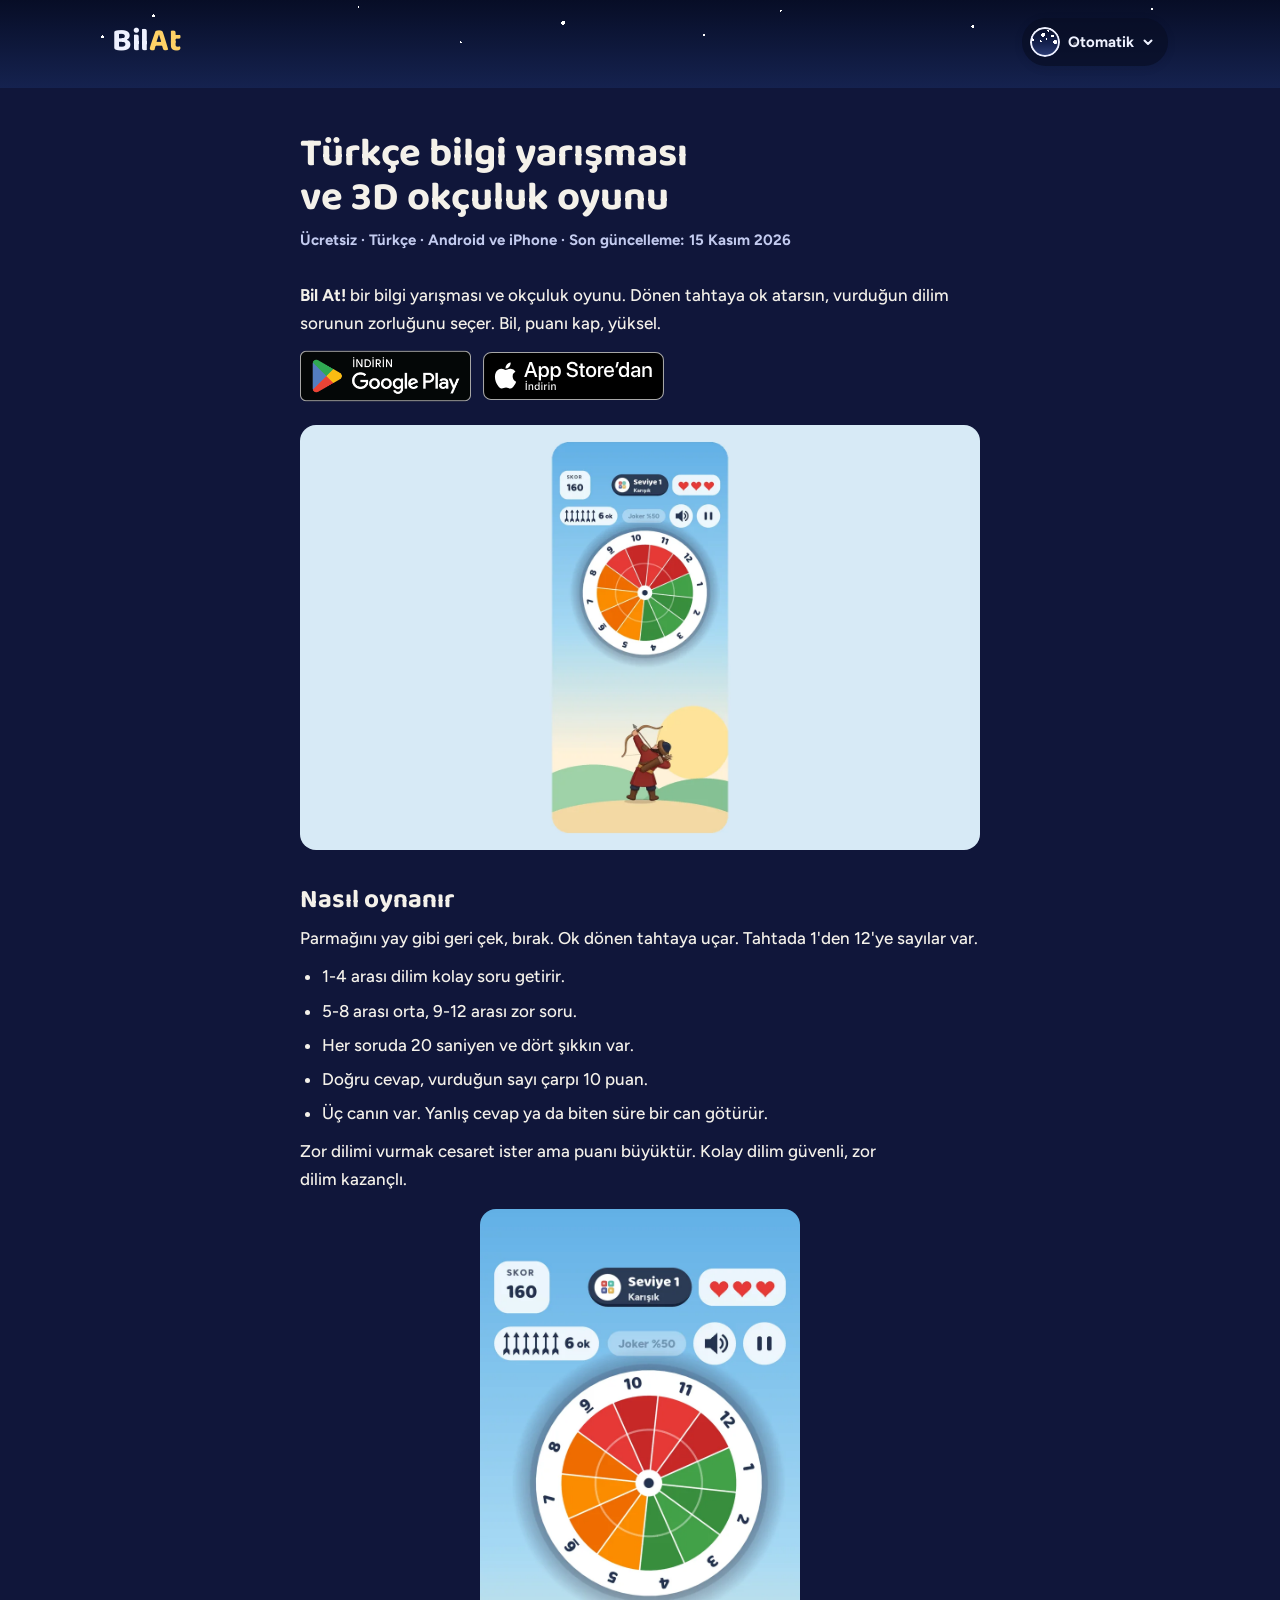
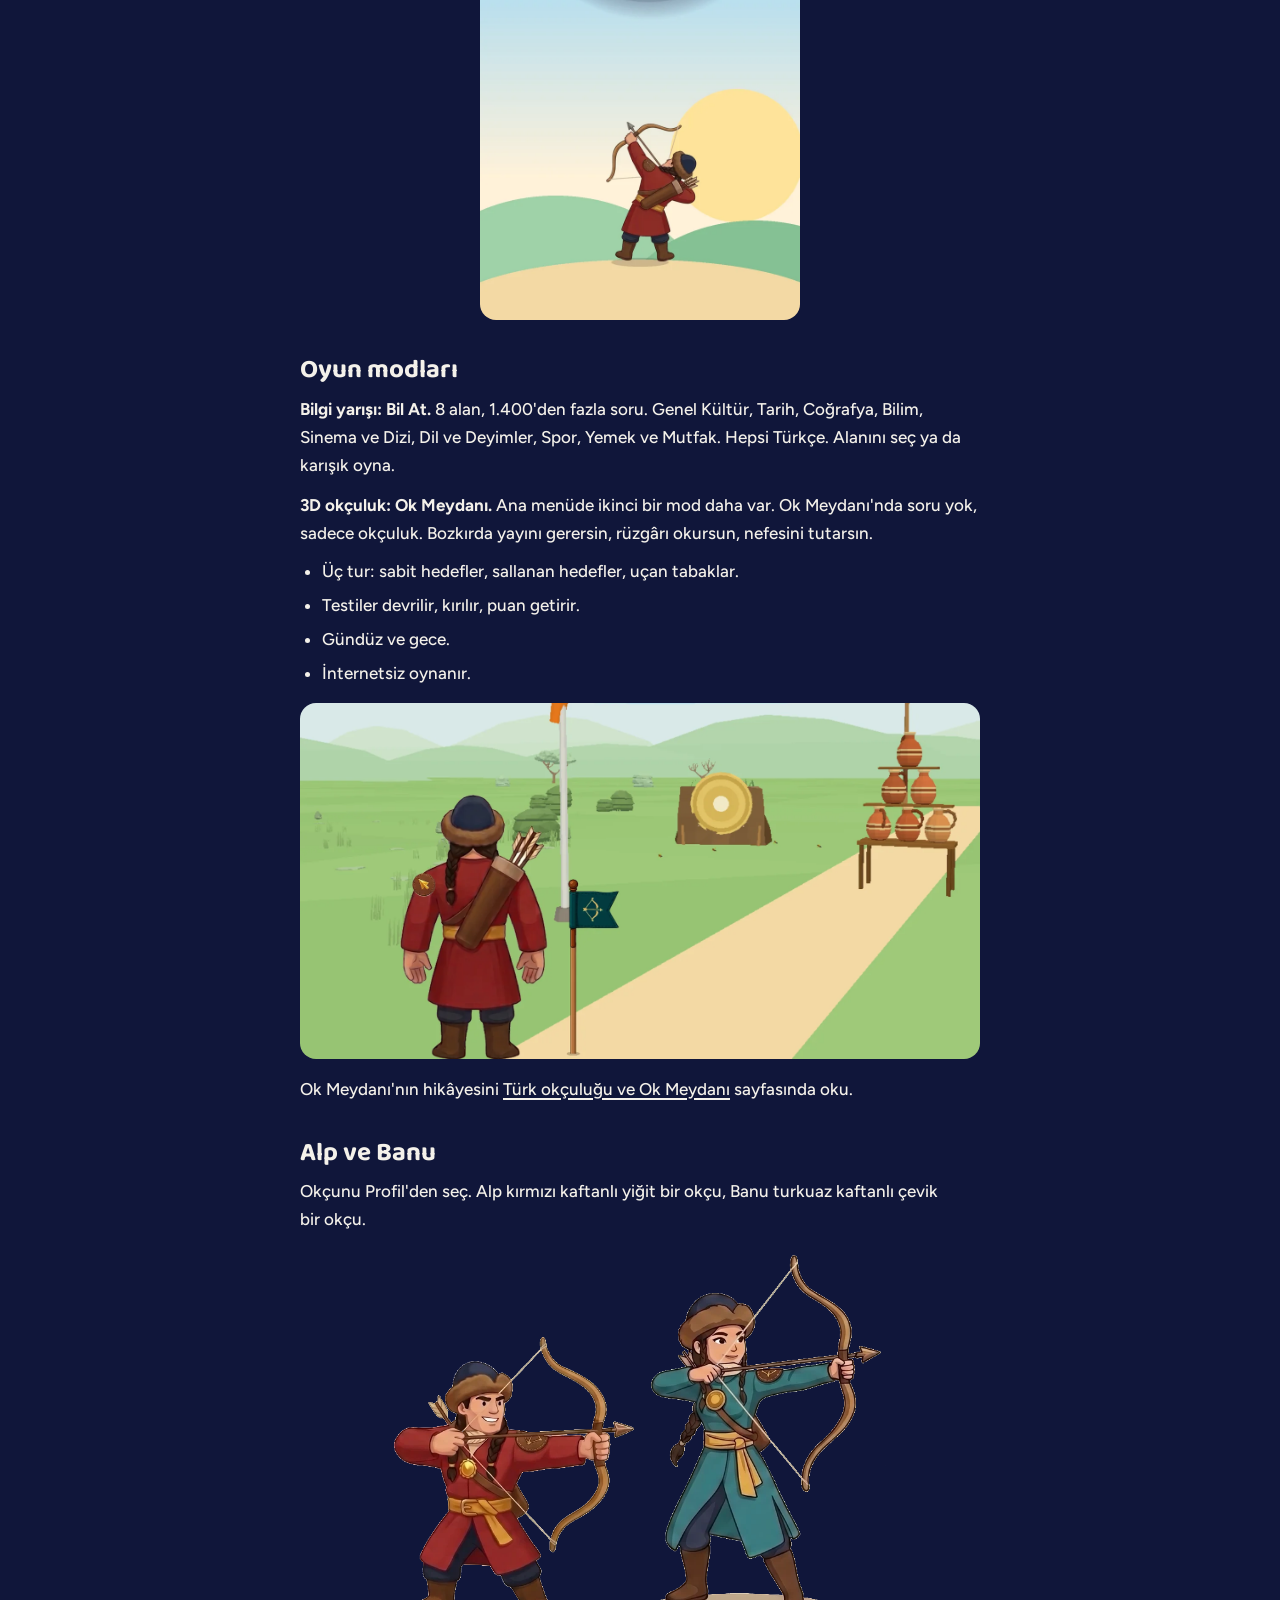
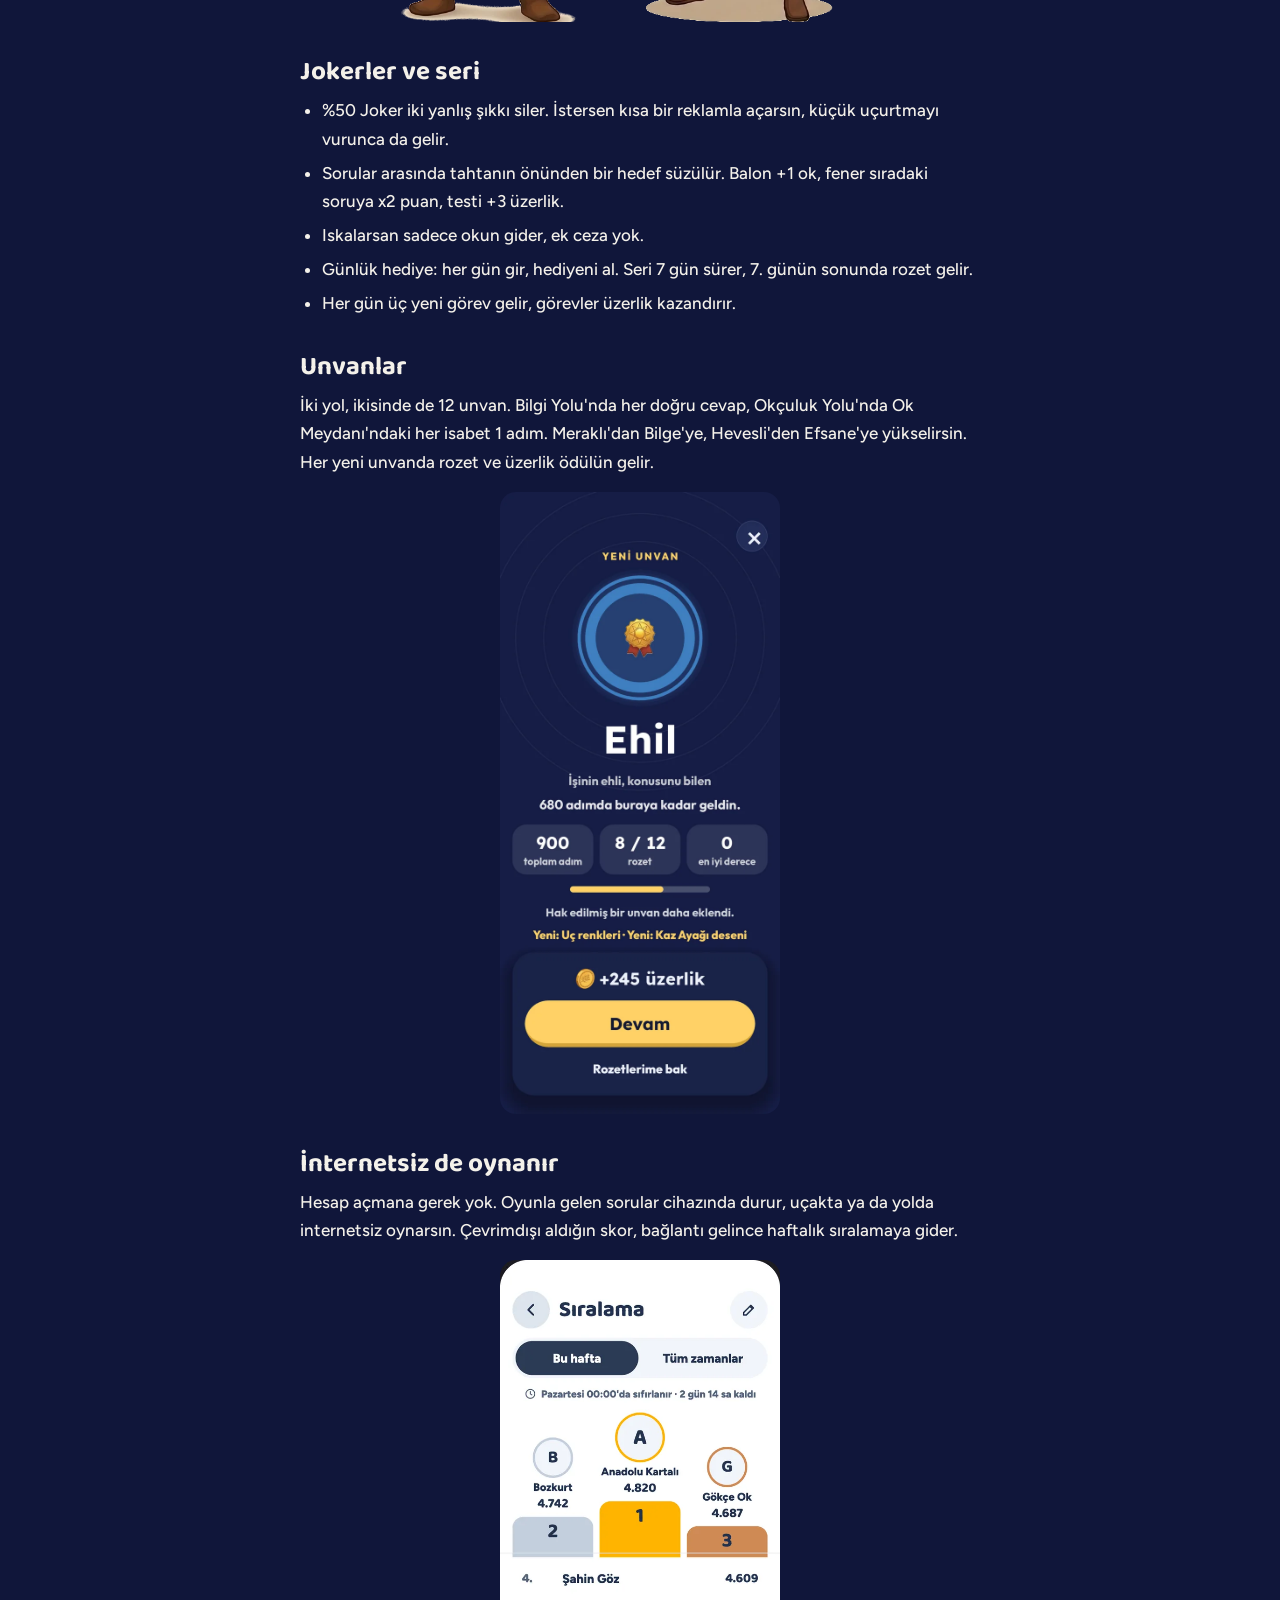
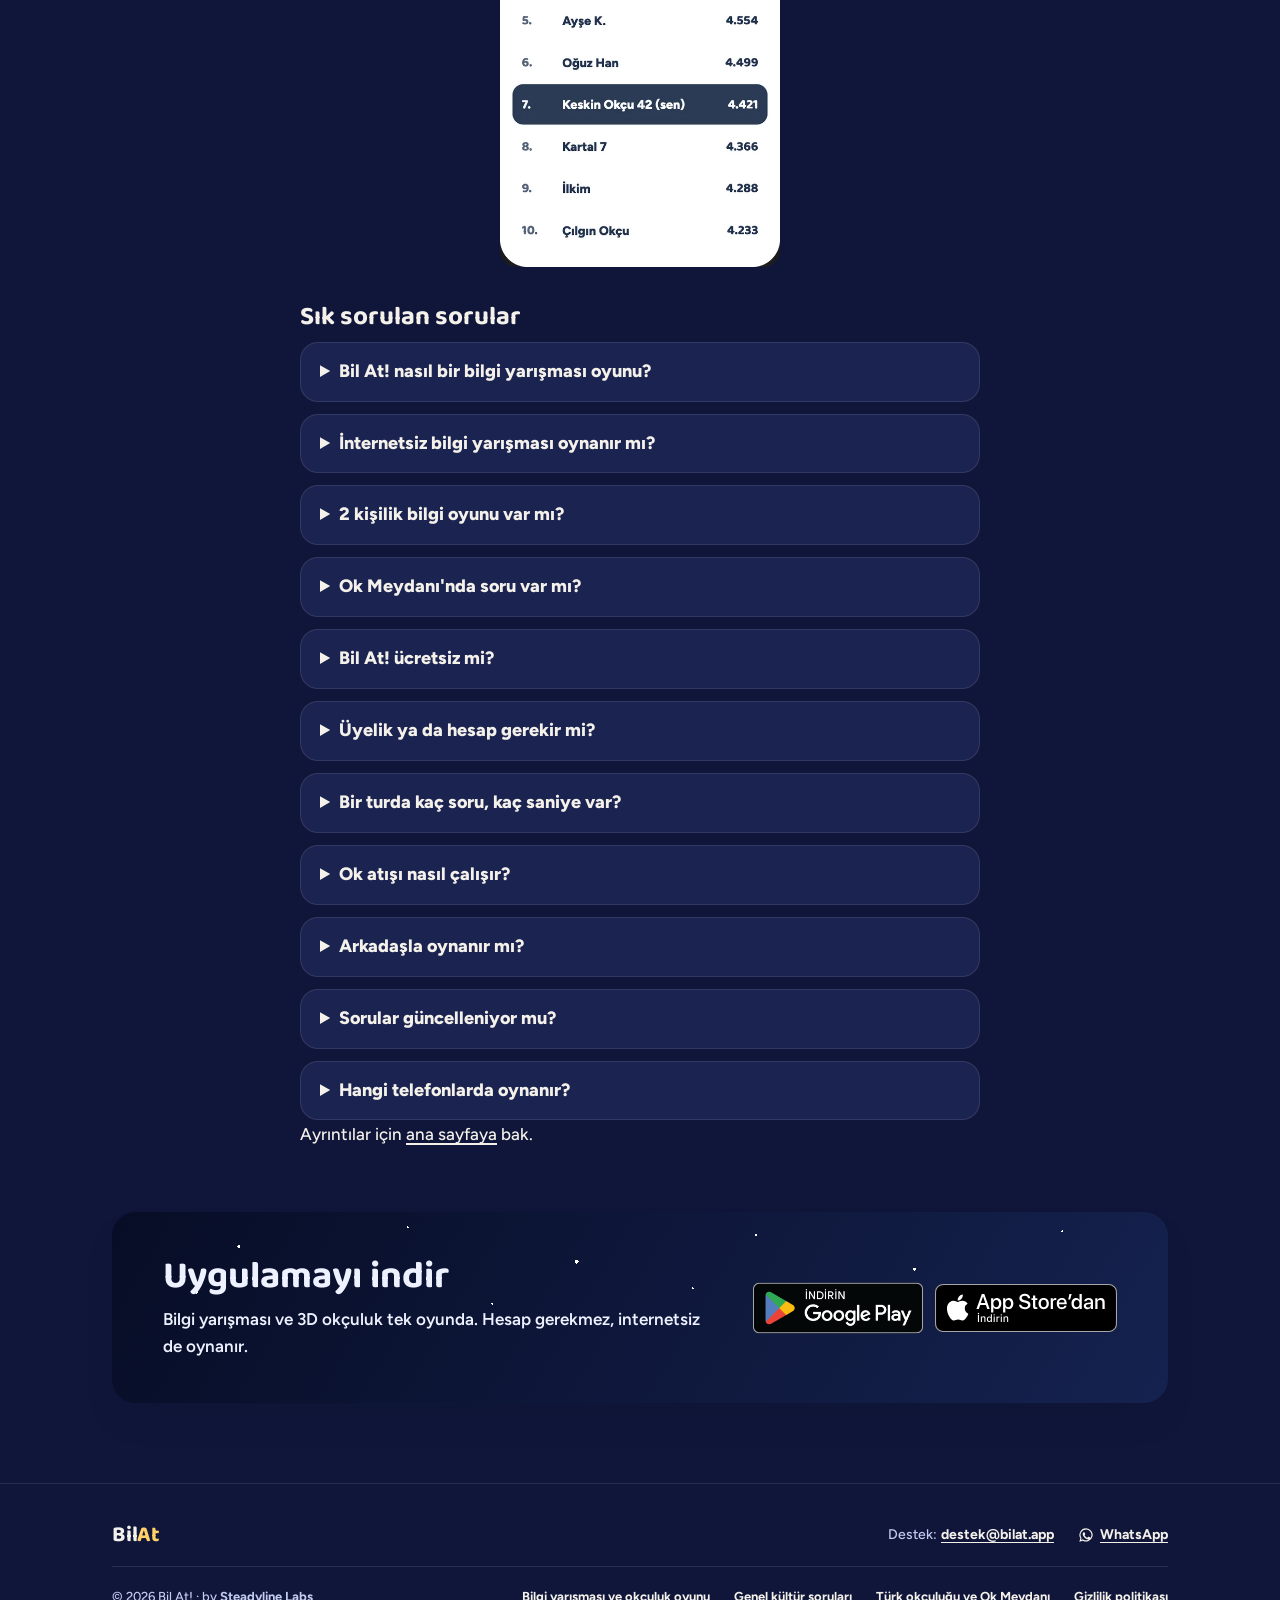
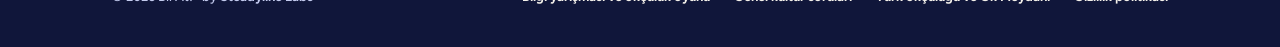
==== commit 2a172b73: "Yeni sayfa: genel kültür soruları ve cevapları, 10 soruluk mini bilgi yarışması" ====
--- a/bilgi-yarismasi-okculuk-oyunu/index.html
+++ b/bilgi-yarismasi-okculuk-oyunu/index.html
@@ -308,6 +308,7 @@
       <p class="copy">© 2026 Bil At! · by <a href="https://steadylinelabs.com">Steadyline Labs</a></p>
       <div class="foot-nav" role="navigation" aria-label="Alt bağlantılar">
       <a href="../bilgi-yarismasi-okculuk-oyunu/">Bilgi yarışması ve okçuluk oyunu</a>
+      <a href="../genel-kultur-sorulari/">Genel kültür soruları</a>
       <a href="../turk-okculugu-ok-meydani/">Türk okçuluğu ve Ok Meydanı</a>
       <a href="../gizlilik/">Gizlilik politikası</a>
     </div>
--- a/style.css
+++ b/style.css
@@ -517,3 +517,33 @@
 .clip{margin:0;border-radius:20px;overflow:hidden;background:#1c1a22}
 .clip video{display:block;width:100%;height:auto;aspect-ratio:9/16;object-fit:cover}
 @media (max-width:560px){.clips{grid-template-columns:repeat(2,minmax(0,1fr));gap:12px}.clip:nth-child(3){grid-column:1/-1;max-width:50%;justify-self:center}}
+
+/* genel kültür mini yarışma */
+.quiz{margin:20px 0 8px;padding:20px;border-radius:20px;background:var(--card);box-shadow:0 0 0 1px var(--line) inset}
+.quiz h2{margin:0 0 10px;font-size:22px}
+.quiz-hint,.quiz-meta{color:var(--muted);font-size:15px;font-weight:700}
+.quiz-q{font-size:20px;font-weight:800;line-height:1.35;margin:8px 0 14px}
+.quiz-opts{display:grid;gap:10px;margin:0;padding:0;list-style:none}
+.quiz-opts li{margin:0}
+.quiz-opt,.quiz-btn{font:inherit;font-weight:800;font-size:17px;width:100%;text-align:left;padding:14px 16px;min-height:48px;border-radius:14px;border:2px solid var(--line);background:var(--soft);color:var(--ink);cursor:pointer}
+.quiz-btn{width:auto;text-align:center;background:var(--primary);color:var(--primary-ink);border-color:var(--edge);margin-top:14px;padding:12px 24px}
+.quiz-btn[disabled]{opacity:.5;cursor:default}
+.quiz-opt:focus-visible,.quiz-btn:focus-visible{outline:3px solid var(--accent);outline-offset:2px}
+.quiz-opt.ok{border-color:var(--g);background:color-mix(in srgb,var(--g) 22%,var(--card))}
+.quiz-opt.bad{border-color:var(--r);background:color-mix(in srgb,var(--r) 20%,var(--card))}
+.quiz-opt[disabled]{cursor:default}
+.quiz-exp{margin-top:14px;padding:12px 14px;border-radius:12px;background:var(--soft);font-size:16px;line-height:1.55}
+.quiz-score{font-family:"Baloo 2",system-ui,sans-serif;font-size:44px;line-height:1;margin:6px 0 8px}
+.quiz-cta{margin-top:16px;padding-top:16px;border-top:1px solid var(--line)}
+.quiz-cta h3{font-size:20px;margin:0 0 6px}
+.quiz-cta .badges{margin-top:12px}
+.qa-cat{font-size:21px;margin:26px 0 8px}
+.qa-list{padding-left:0;margin:0;list-style:none}
+.qa-list>li.qa{margin:0 0 14px;padding:16px 18px;border-radius:16px;background:var(--card);box-shadow:0 0 0 1px var(--line) inset}
+.qa-list>li.qa::marker{content:""}
+.qa h3{font-size:18px;line-height:1.4;margin:0 0 8px}
+.qa-opts{margin:0 0 8px;padding-left:24px;list-style-type:upper-alpha}
+.qa-opts li{font-size:16px}
+.qa details summary{cursor:pointer;font-weight:800;color:var(--accent)}
+.qa details p{margin-top:8px;font-size:16px}
+.qa-src{display:block;margin-top:4px;color:var(--muted);font-size:14px}
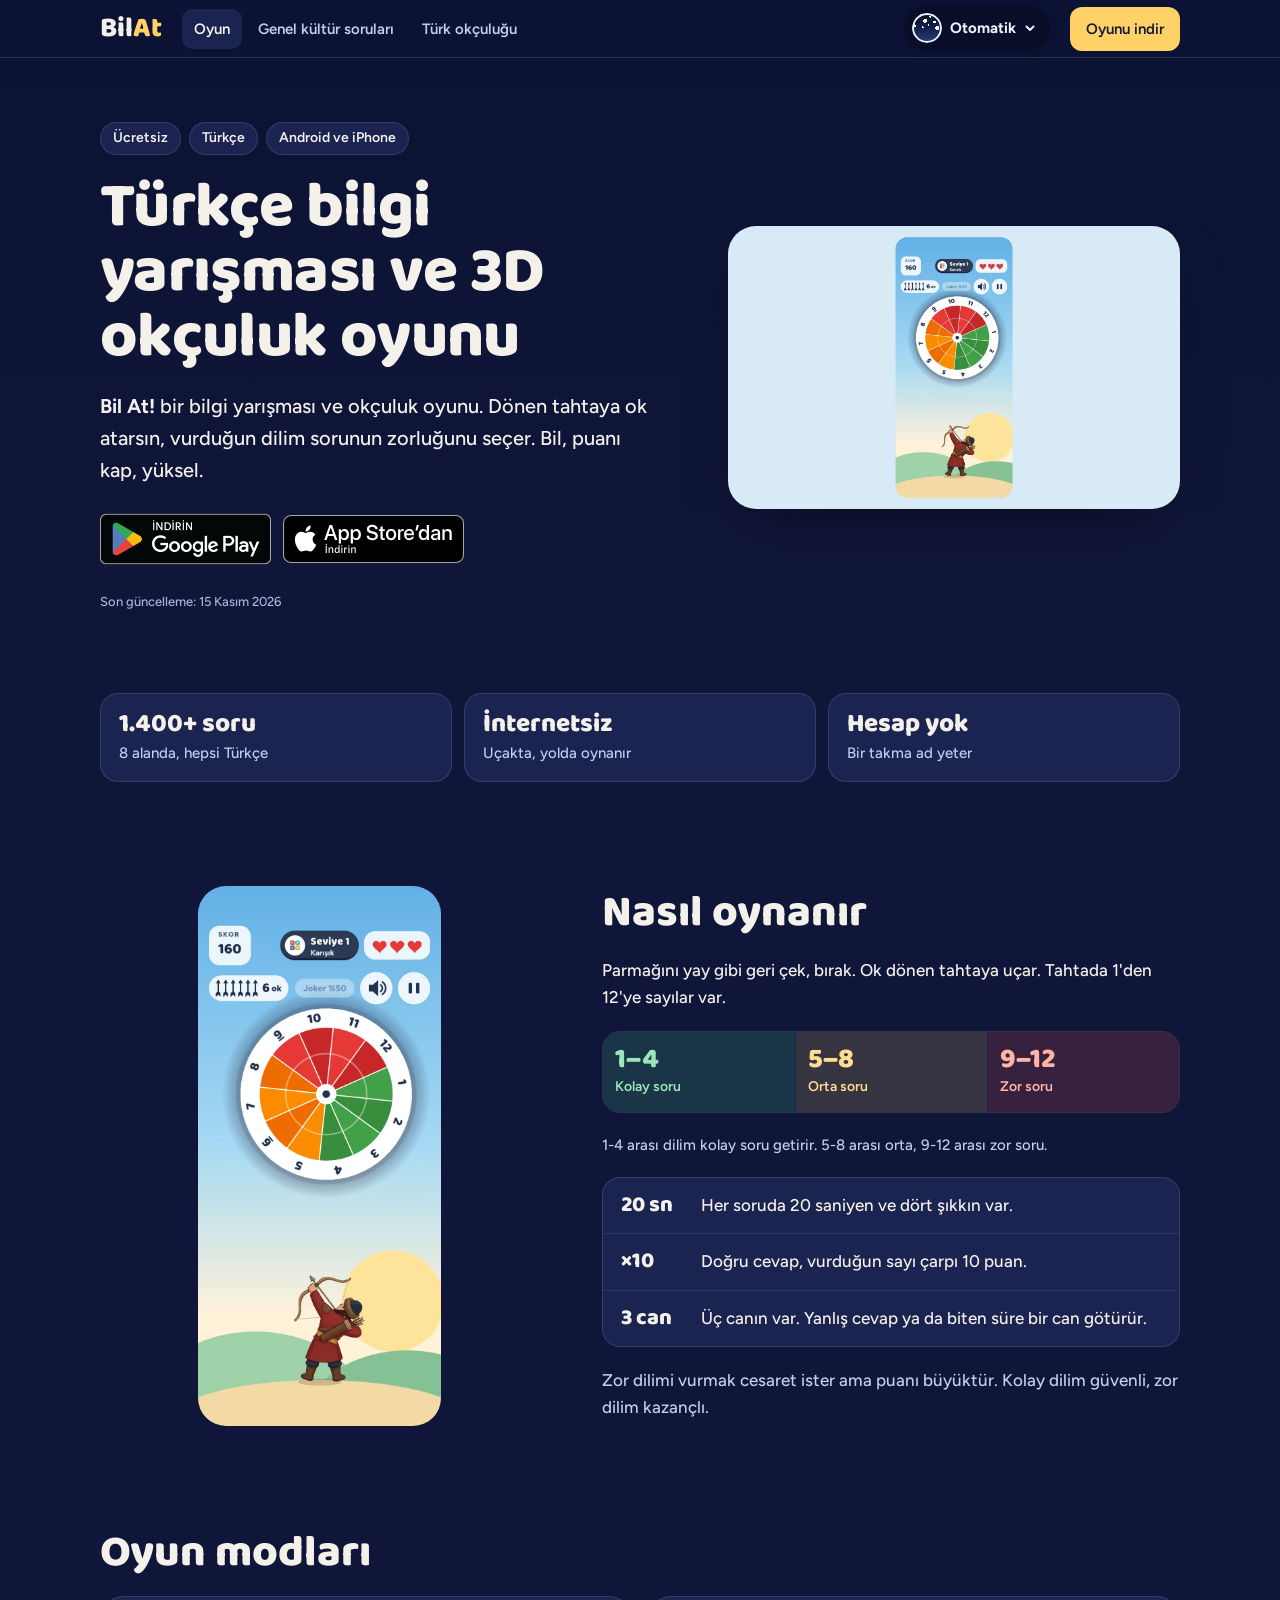
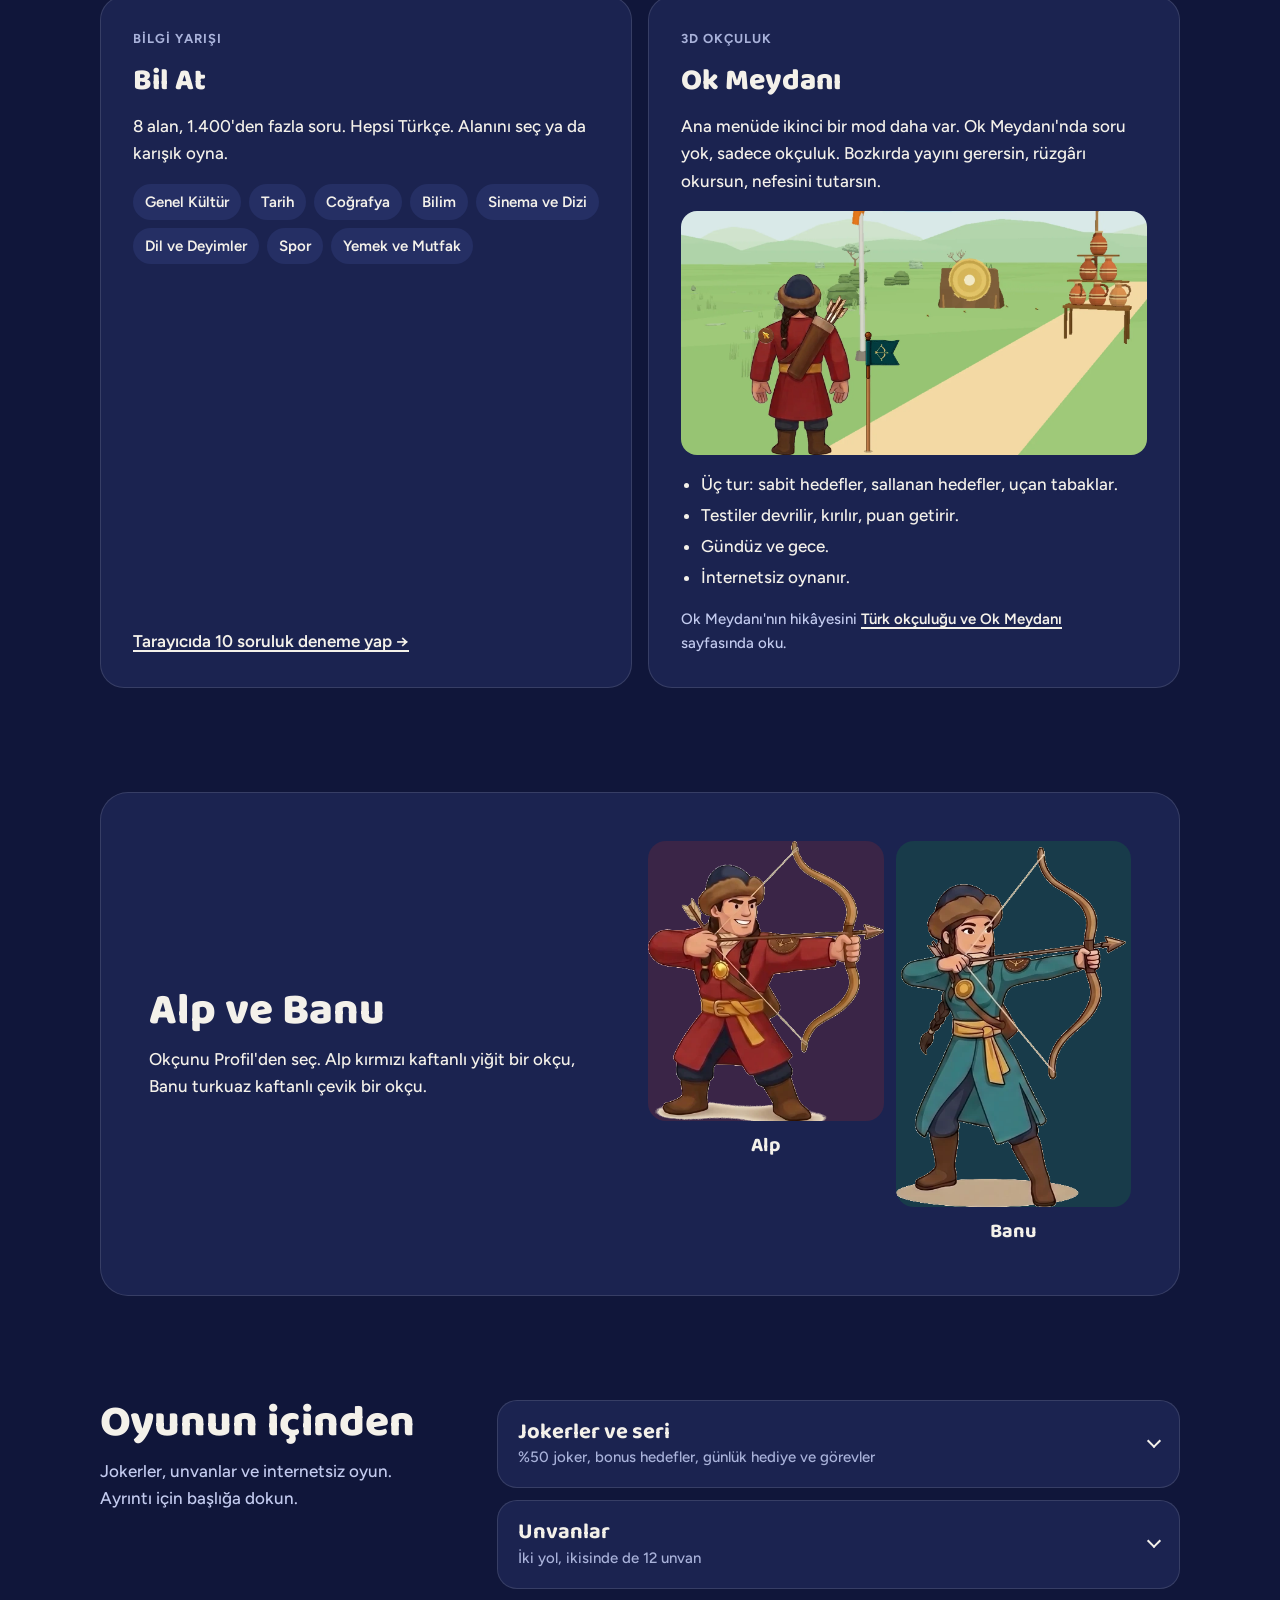
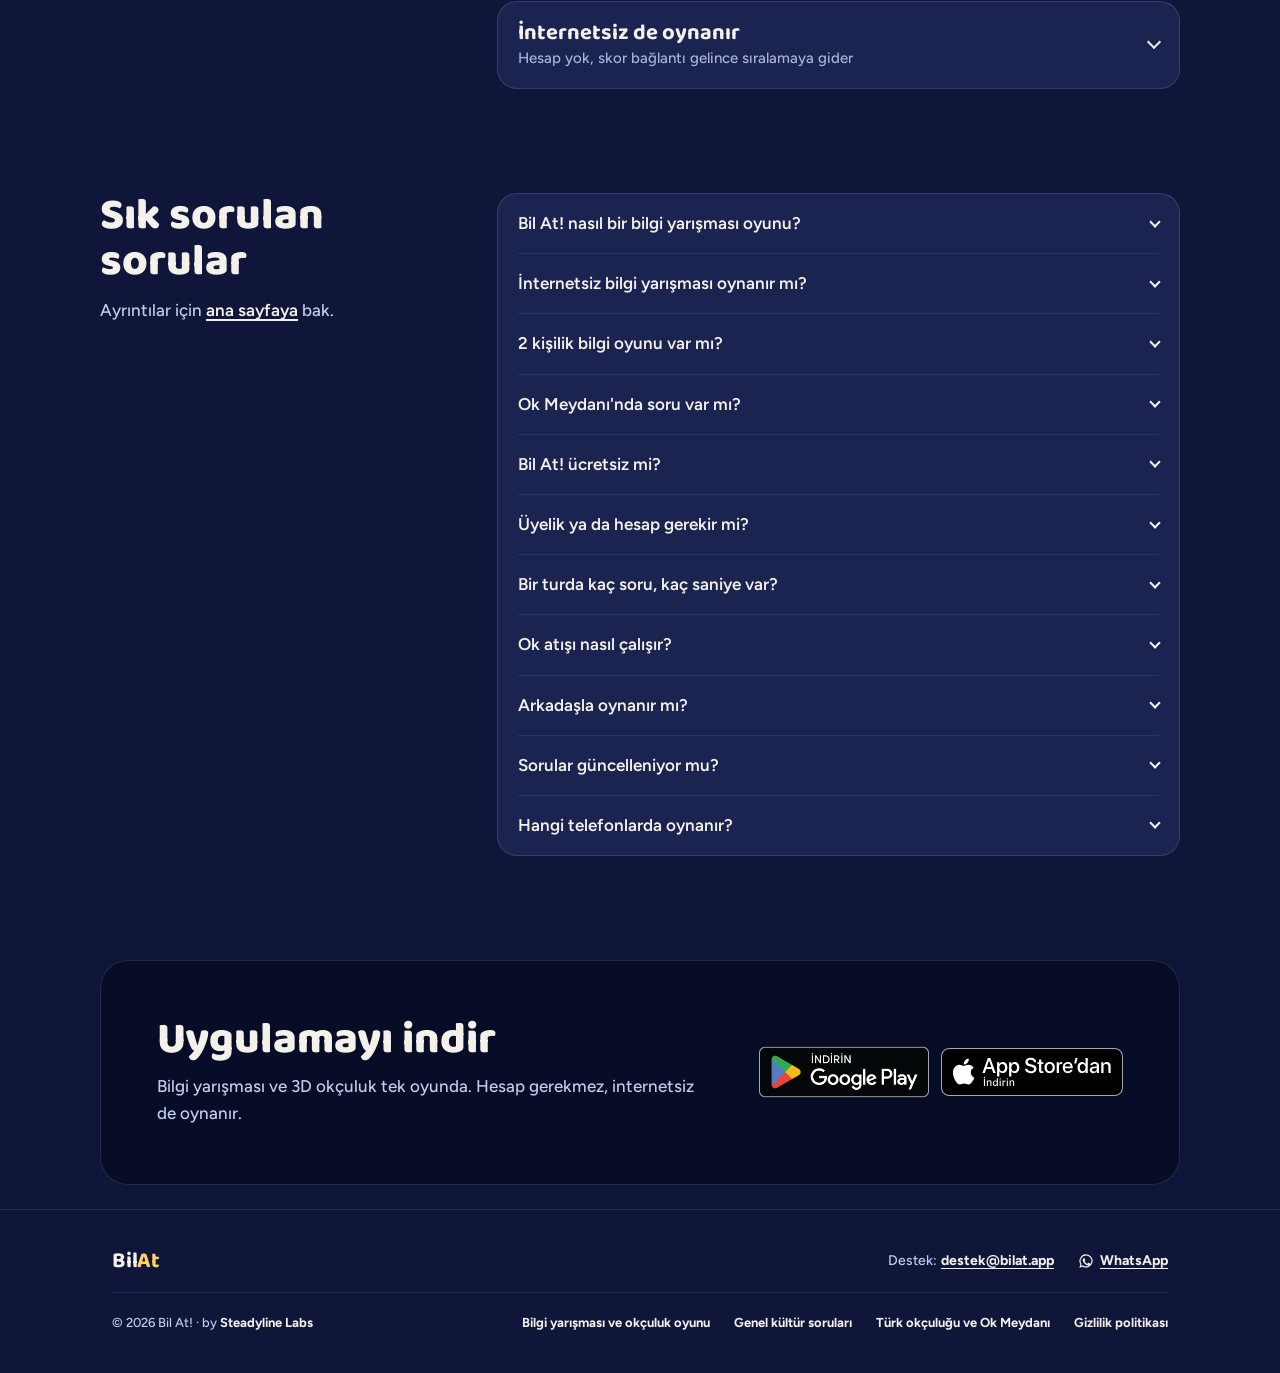
==== commit 713bb6b0: "Bilgi yarışması, Türk okçuluğu ve genel kültür sayfaları yeni tasarıma geçti" ====
--- a/bilgi-yarismasi-okculuk-oyunu/index.html
+++ b/bilgi-yarismasi-okculuk-oyunu/index.html
@@ -187,15 +187,22 @@
 </script>
 <link rel="preconnect" href="https://fonts.googleapis.com">
 <link rel="preconnect" href="https://fonts.gstatic.com" crossorigin>
-<link href="https://fonts.googleapis.com/css2?family=Baloo+2:wght@700&family=Figtree:wght@500;600;700;800&display=swap" rel="stylesheet">
-<link rel="stylesheet" href="../style.css?v=20261113a">
+<link href="https://fonts.googleapis.com/css2?family=Baloo+2:wght@700;800&family=Figtree:wght@500;600;700;800&display=swap" rel="stylesheet">
+<link rel="stylesheet" href="../style.css?v=20261115b">
 <script src="../tema.js?v=20261028c"></script>
+<script>document.documentElement.classList.add('js')</script>
+<script src="../sayfa.js?v=20261115b" defer></script>
 </head>
-<body>
+<body class="gx">
 <a class="skip" href="#icerik">İçeriğe geç</a>
-<header class="doc-top">
-  <div class="wrap">
-    <a class="logo" href="../" aria-label="Bil At! ana sayfa"><span>Bil<b>At</b></span></a>
+<header class="gx-top">
+  <div class="gx-top-in">
+    <a class="gx-logo" href="../" aria-label="Bil At! ana sayfa"><span>Bil<b>At</b></span></a>
+    <nav class="gx-nav" aria-label="Sayfalar">
+      <a href="../bilgi-yarismasi-okculuk-oyunu/" aria-current="page">Oyun</a>
+      <a href="../genel-kultur-sorulari/">Genel kültür soruları</a>
+      <a href="../turk-okculugu-ok-meydani/">Türk okçuluğu</a>
+    </nav>
     <div class="sky-pick">
       <button type="button" class="sky-btn" aria-expanded="false" aria-controls="gokyuzu" aria-label="Gökyüzü teması">
         <span class="sky-dot" aria-hidden="true"></span><span class="sky-name">Otomatik</span>
@@ -210,90 +217,152 @@
         <button type="button" data-tema="c"><span class="sw sw-c" aria-hidden="true"></span><b>Gece</b></button>
       </div>
     </div>
+    <a class="gx-btn" href="#indir" data-dl>Oyunu indir</a>
   </div>
 </header>
-
-<main id="icerik" class="doc">
-  <h1>Türkçe bilgi yarışması ve 3D okçuluk oyunu</h1>
-  <p class="meta">Ücretsiz · Türkçe · Android ve iPhone · Son güncelleme: 15 Kasım 2026</p>
-  <p><strong>Bil At!</strong> bir bilgi yarışması ve okçuluk oyunu. Dönen tahtaya ok atarsın, vurduğun dilim sorunun zorluğunu seçer. Bil, puanı kap, yüksel.</p>
-  <div class="badges" style="justify-content:flex-start"><a class="gp-badge" href="https://play.google.com/store/apps/details?id=com.steadylinelabs.bilat&amp;referrer=utm_source%3Dbilat.app%26utm_medium%3Dsite%26utm_campaign=bilgi_yarismasi_sayfa"><img src="../img/google-play-badge-tr.png" width="646" height="250" alt="Google Play'den indirin" loading="lazy" decoding="async"></a><a class="as-badge" href="https://apps.apple.com/tr/app/bil-at-bilgi-yar%C4%B1%C5%9Fmas%C4%B1/id6821452285"><img src="../img/app-store-badge-tr.svg" width="151" height="40" alt="App Store'dan indirin" loading="lazy" decoding="async"></a></div>
-  <img src="../img/mod-bilat-b.webp" width="1600" height="1000" loading="lazy" decoding="async" alt="Bil At: dönen hedef tahtası ve nişan alan okçu" style="display:block;width:100%;height:auto;border-radius:16px;margin:16px 0">
-
-  <h2>Nasıl oynanır</h2>
-  <p>Parmağını yay gibi geri çek, bırak. Ok dönen tahtaya uçar. Tahtada 1'den 12'ye sayılar var.</p>
-  <ul>
-    <li>1-4 arası dilim kolay soru getirir.</li>
-    <li>5-8 arası orta, 9-12 arası zor soru.</li>
-    <li>Her soruda 20 saniyen ve dört şıkkın var.</li>
-    <li>Doğru cevap, vurduğun sayı çarpı 10 puan.</li>
-    <li>Üç canın var. Yanlış cevap ya da biten süre bir can götürür.</li>
-  </ul>
-  <p>Zor dilimi vurmak cesaret ister ama puanı büyüktür. Kolay dilim güvenli, zor dilim kazançlı.</p>
-  <img src="../img/aim-b.webp" width="720" height="1600" loading="lazy" decoding="async" alt="Bil At oyun ekranı: okçu dönen hedef tahtasına nişan alıyor" style="display:block;width:100%;max-width:320px;height:auto;border-radius:16px;margin:16px auto">
-
-  <h2>Oyun modları</h2>
-  <p><strong>Bilgi yarışı: Bil At.</strong> 8 alan, 1.400'den fazla soru. Genel Kültür, Tarih, Coğrafya, Bilim, Sinema ve Dizi, Dil ve Deyimler, Spor, Yemek ve Mutfak. Hepsi Türkçe. Alanını seç ya da karışık oyna.</p>
-
-  <p><strong>3D okçuluk: Ok Meydanı.</strong> Ana menüde ikinci bir mod daha var. Ok Meydanı'nda soru yok, sadece okçuluk. Bozkırda yayını gerersin, rüzgârı okursun, nefesini tutarsın.</p>
-  <ul>
-    <li>Üç tur: sabit hedefler, sallanan hedefler, uçan tabaklar.</li>
-    <li>Testiler devrilir, kırılır, puan getirir.</li>
-    <li>Gündüz ve gece.</li>
-    <li>İnternetsiz oynanır.</li>
-  </ul>
-  <img src="../img/ok-meydani/tur1-sabit.webp" width="1600" height="837" loading="lazy" decoding="async" alt="Ok Meydanı: okçunun arkasından testi kulesine nişan, gündüz" style="display:block;width:100%;height:auto;border-radius:16px;margin:16px 0">
-  <p>Ok Meydanı'nın hikâyesini <a href="../turk-okculugu-ok-meydani/">Türk okçuluğu ve Ok Meydanı</a> sayfasında oku.</p>
-
-  <h2>Alp ve Banu</h2>
-  <p>Okçunu Profil'den seç. Alp kırmızı kaftanlı yiğit bir okçu, Banu turkuaz kaftanlı çevik bir okçu.</p>
-  <div style="display:flex;gap:12px;flex-wrap:wrap;justify-content:center;align-items:flex-end;margin:16px 0">
-    <img src="../img/yeni/alp.webp" width="392" height="466" loading="lazy" decoding="async" alt="Alp: kırmızı kaftanlı, bork giymiş okçu yayını geriyor" style="width:44%;max-width:240px;height:auto">
-    <img src="../img/yeni/banu.webp" width="384" height="596" loading="lazy" decoding="async" alt="Banu: turkuaz kaftanlı, örgülü okçu yayını geriyor" style="width:44%;max-width:240px;height:auto">
-  </div>
-
-  <h2>Jokerler ve seri</h2>
-  <ul>
-    <li>%50 Joker iki yanlış şıkkı siler. İstersen kısa bir reklamla açarsın, küçük uçurtmayı vurunca da gelir.</li>
-    <li>Sorular arasında tahtanın önünden bir hedef süzülür. Balon +1 ok, fener sıradaki soruya x2 puan, testi +3 üzerlik.</li>
-    <li>Iskalarsan sadece okun gider, ek ceza yok.</li>
-    <li>Günlük hediye: her gün gir, hediyeni al. Seri 7 gün sürer, 7. günün sonunda rozet gelir.</li>
-    <li>Her gün üç yeni görev gelir, görevler üzerlik kazandırır.</li>
-  </ul>
-
-  <h2>Unvanlar</h2>
-  <p>İki yol, ikisinde de 12 unvan. Bilgi Yolu'nda her doğru cevap, Okçuluk Yolu'nda Ok Meydanı'ndaki her isabet 1 adım. Meraklı'dan Bilge'ye, Hevesli'den Efsane'ye yükselirsin. Her yeni unvanda rozet ve üzerlik ödülün gelir.</p>
-  <img src="../img/yeni/yeni-unvan.webp" width="640" height="1422" loading="lazy" decoding="async" alt="Yeni unvan ekranı: Ehil unvanı ve kazanılan üzerlik" style="display:block;width:100%;max-width:280px;height:auto;border-radius:16px;margin:16px auto">
-
-  <h2>İnternetsiz de oynanır</h2>
-  <p>Hesap açmana gerek yok. Oyunla gelen sorular cihazında durur, uçakta ya da yolda internetsiz oynarsın. Çevrimdışı aldığın skor, bağlantı gelince haftalık sıralamaya gider.</p>
-  <img src="../img/leaderboard-b.webp" width="540" height="1170" loading="lazy" decoding="async" alt="Haftalık sıralama ekranı: podyum ve liste, pazartesi sıfırlanır" style="display:block;width:100%;max-width:280px;height:auto;border-radius:16px;margin:16px auto">
-
-  <h2>Sık sorulan sorular</h2>
-  <div class="faq" style="max-width:none">
-    <details><summary>Bil At! nasıl bir bilgi yarışması oyunu?</summary><p>Dönen hedef tahtasına ok atarsın. Okun vurduğu sayı sorunun zorluğunu seçer: 1-4 kolay, 5-8 orta, 9-12 zor. Her soruda 20 saniye ve dört şık var.</p></details>
-    <details><summary>İnternetsiz bilgi yarışması oynanır mı?</summary><p>Evet. Oyunla gelen sorular cihazında durur, internet olmadan oynarsın. Çevrimdışıyken aldığın skor, bağlantı gelince sıralamaya gönderilir.</p></details>
-    <details><summary>2 kişilik bilgi oyunu var mı?</summary><p>Şimdilik yok, Bil At! tek kişilik oynanır. Haftalık sıralama pazartesi 00:00'da sıfırlanır, arkadaşlarınla puanda yarışırsın.</p></details>
-    <details><summary>Ok Meydanı'nda soru var mı?</summary><p>Hayır. Ok Meydanı 3D okçuluk modudur: soru yok, bozkırda hedefleri vurursun. İnternetsiz oynanır.</p></details>
-    <details><summary>Bil At! ücretsiz mi?</summary><p>Evet. Oyun ücretsizdir ve reklamlarla desteklenir. Uygulama içi satın alma yoktur. Reklamı yalnızca sen seçince izlersin.</p></details>
-    <details><summary>Üyelik ya da hesap gerekir mi?</summary><p>Hayır. Ayrı hesap açmazsın. Sıralama için bir takma ad seçmen yeter.</p></details>
-    <details><summary>Bir turda kaç soru, kaç saniye var?</summary><p>Her soruda 20 saniye ve dört şık var. Oyun, 3 canın bitene kadar sürer; yanlış cevap ya da biten süre bir can götürür. Her 3 doğruda seviye atlarsın.</p></details>
-    <details><summary>Ok atışı nasıl çalışır?</summary><p>Parmağını ekranda yay gibi geriye çekip bırakırsın, ok ters yöne uçar. Ne kadar çekersen o kadar güçlü atarsın. Tahta döner, biraz önden nişan alırsın. Sadağında 6 ok var; ıskalarsan bir ok gider.</p></details>
-    <details><summary>Arkadaşla oynanır mı?</summary><p>Bil At! tek kişilik oynanır. Arkadaşlarınla haftalık sıralamada yarışırsın.</p></details>
-    <details><summary>Sorular güncelleniyor mu?</summary><p>Evet. İnternet varken yeni sorular indirilir, indirdiğin sorular cihazında kalır ve internetsiz de oynanır.</p></details>
-    <details><summary>Hangi telefonlarda oynanır?</summary><p>Android'de Google Play'den, iPhone'da App Store'dan indirilir. Hesap açmak gerekmez.</p></details>
-  </div>
-  <p>Ayrıntılar için <a href="../">ana sayfaya</a> bak.</p>
+<main id="icerik" class="gx-main">
+  <section class="gx-hero">
+    <div class="gx-col" style="flex:1 1 440px">
+      <div class="gx-pills"><span>Ücretsiz</span> <span>Türkçe</span> <span>Android ve iPhone</span></div>
+      <h1 class="gx-h1">Türkçe bilgi yarışması ve 3D okçuluk oyunu</h1>
+      <p class="gx-lead"><strong>Bil At!</strong> bir bilgi yarışması ve okçuluk oyunu. Dönen tahtaya ok atarsın, vurduğun dilim sorunun zorluğunu seçer. Bil, puanı kap, yüksel.</p>
+      <div class="gx-badges"><a class="gp-badge" href="https://play.google.com/store/apps/details?id=com.steadylinelabs.bilat&amp;referrer=utm_source%3Dbilat.app%26utm_medium%3Dsite%26utm_campaign=bilgi_yarismasi_sayfa"><img src="../img/google-play-badge-tr.png" width="646" height="250" alt="Google Play'den indirin" loading="lazy" decoding="async"></a><a class="as-badge" href="https://apps.apple.com/tr/app/bil-at-bilgi-yar%C4%B1%C5%9Fmas%C4%B1/id6821452285"><img src="../img/app-store-badge-tr.svg" width="151" height="40" alt="App Store'dan indirin" loading="lazy" decoding="async"></a></div>
+      <p class="gx-meta">Son güncelleme: 15 Kasım 2026</p>
+    </div>
+    <div style="flex:1 1 320px;display:flex;justify-content:center;min-width:0">
+      <img class="gx-shot" src="../img/mod-bilat-b.webp" width="1600" height="1000" decoding="async" fetchpriority="high" alt="Bil At: dönen hedef tahtası ve nişan alan okçu" style="max-height:min(560px,120vw);box-shadow:0 24px 60px -24px var(--gx-shadow)">
+    </div>
+  </section>
+
+  <section class="gx-stats" style="margin-top:-24px" aria-label="Kısaca">
+    <div class="gx-stat gx-card"><div class="gx-b">1.400+ soru</div><div>8 alanda, hepsi Türkçe</div></div>
+    <div class="gx-stat gx-card"><div class="gx-b">İnternetsiz</div><div>Uçakta, yolda oynanır</div></div>
+    <div class="gx-stat gx-card"><div class="gx-b">Hesap yok</div><div>Bir takma ad yeter</div></div>
+  </section>
+
+  <section style="display:flex;flex-wrap:wrap-reverse;align-items:center;gap:40px 64px" aria-labelledby="nasil">
+    <div style="flex:1 1 320px;display:flex;justify-content:center;min-width:0">
+      <img class="gx-shot" src="../img/aim-b.webp" width="720" height="1600" loading="lazy" decoding="async" alt="Bil At oyun ekranı: okçu dönen hedef tahtasına nişan alıyor" style="max-height:min(540px,120vw)">
+    </div>
+    <div class="gx-col" style="flex:1 1 460px">
+      <h2 class="gx-h2" id="nasil">Nasıl oynanır</h2>
+      <p class="gx-pretty">Parmağını yay gibi geri çek, bırak. Ok dönen tahtaya uçar. Tahtada 1'den 12'ye sayılar var.</p>
+      <div class="gx-levels">
+        <div class="gx-l1"><span class="gx-b">1–4</span> <span>Kolay soru</span></div>
+        <div class="gx-l2"><span class="gx-b">5–8</span> <span>Orta soru</span></div>
+        <div class="gx-l3"><span class="gx-b">9–12</span> <span>Zor soru</span></div>
+      </div>
+      <p class="gx-small gx-muted">1-4 arası dilim kolay soru getirir. 5-8 arası orta, 9-12 arası zor soru.</p>
+      <ul class="gx-rules gx-card">
+        <li><span class="gx-b">20 sn</span> <span>Her soruda 20 saniyen ve dört şıkkın var.</span></li>
+        <li><span class="gx-b">×10</span> <span>Doğru cevap, vurduğun sayı çarpı 10 puan.</span></li>
+        <li><span class="gx-b">3 can</span> <span>Üç canın var. Yanlış cevap ya da biten süre bir can götürür.</span></li>
+      </ul>
+      <p class="gx-muted gx-pretty">Zor dilimi vurmak cesaret ister ama puanı büyüktür. Kolay dilim güvenli, zor dilim kazançlı.</p>
+    </div>
+  </section>
+
+  <section style="display:flex;flex-direction:column;gap:20px" aria-labelledby="modlar">
+    <h2 class="gx-h2" id="modlar">Oyun modları</h2>
+    <div class="gx-tabs gx-card" role="group" aria-label="Oyun modu seç">
+      <button type="button" data-tab="0" aria-pressed="true">Bil At</button>
+      <button type="button" data-tab="1" aria-pressed="false">Ok Meydanı</button>
+    </div>
+    <div class="gx-modes" data-on="0">
+      <article class="gx-mode gx-card" data-m="0">
+        <div class="gx-eyebrow">Bilgi yarışı</div>
+        <h3>Bil At</h3>
+        <p class="gx-pretty">8 alan, 1.400'den fazla soru. Hepsi Türkçe. Alanını seç ya da karışık oyna.</p>
+        <ul class="gx-chips"><li>Genel Kültür</li> <li>Tarih</li> <li>Coğrafya</li> <li>Bilim</li> <li>Sinema ve Dizi</li> <li>Dil ve Deyimler</li> <li>Spor</li> <li>Yemek ve Mutfak</li></ul>
+        <a href="../genel-kultur-sorulari/" style="font-weight:600;margin-top:auto">Tarayıcıda 10 soruluk deneme yap →</a>
+      </article>
+      <article class="gx-mode gx-card" data-m="1">
+        <div class="gx-eyebrow">3D okçuluk</div>
+        <h3>Ok Meydanı</h3>
+        <p class="gx-pretty">Ana menüde ikinci bir mod daha var. Ok Meydanı'nda soru yok, sadece okçuluk. Bozkırda yayını gerersin, rüzgârı okursun, nefesini tutarsın.</p>
+        <img src="../img/ok-meydani/tur1-sabit.webp" width="1600" height="837" loading="lazy" decoding="async" alt="Ok Meydanı: okçunun arkasından testi kulesine nişan, gündüz">
+        <ul>
+          <li>Üç tur: sabit hedefler, sallanan hedefler, uçan tabaklar.</li>
+          <li>Testiler devrilir, kırılır, puan getirir.</li>
+          <li>Gündüz ve gece.</li>
+          <li>İnternetsiz oynanır.</li>
+        </ul>
+        <p class="gx-small gx-muted">Ok Meydanı'nın hikâyesini <a href="../turk-okculugu-ok-meydani/" style="font-weight:600">Türk okçuluğu ve Ok Meydanı</a> sayfasında oku.</p>
+      </article>
+    </div>
+  </section>
+
+  <section class="gx-panel gx-card" aria-labelledby="alpbanu">
+    <div style="flex:1 1 300px;display:flex;flex-direction:column;gap:12px;min-width:0">
+      <h2 class="gx-h2" id="alpbanu">Alp ve Banu</h2>
+      <p class="gx-pretty">Okçunu Profil'den seç. Alp kırmızı kaftanlı yiğit bir okçu, Banu turkuaz kaftanlı çevik bir okçu.</p>
+    </div>
+    <div class="gx-duo" style="flex:1 1 340px">
+      <figure><img src="../img/yeni/alp.webp" width="392" height="466" loading="lazy" decoding="async" alt="Alp: kırmızı kaftanlı, bork giymiş okçu yayını geriyor" style="background:var(--gx-alp)"><figcaption>Alp</figcaption></figure>
+      <figure><img src="../img/yeni/banu.webp" width="384" height="596" loading="lazy" decoding="async" alt="Banu: turkuaz kaftanlı, örgülü okçu yayını geriyor" style="background:var(--gx-banu)"><figcaption>Banu</figcaption></figure>
+    </div>
+  </section>
+
+  <section class="gx-split" aria-labelledby="icinden">
+    <div class="gx-split-h">
+      <h2 class="gx-h2" id="icinden">Oyunun içinden</h2>
+      <p class="gx-muted">Jokerler, unvanlar ve internetsiz oyun. Ayrıntı için başlığa dokun.</p>
+    </div>
+    <div class="gx-split-b">
+      <details class="gx-acc gx-card">
+        <summary><span><h3>Jokerler ve seri</h3> <small>%50 joker, bonus hedefler, günlük hediye ve görevler</small></span><span class="gx-chev" aria-hidden="true"></span></summary>
+        <ul>
+          <li>%50 Joker iki yanlış şıkkı siler. İstersen kısa bir reklamla açarsın, küçük uçurtmayı vurunca da gelir.</li>
+          <li>Sorular arasında tahtanın önünden bir hedef süzülür. Balon +1 ok, fener sıradaki soruya x2 puan, testi +3 üzerlik.</li>
+          <li>Iskalarsan sadece okun gider, ek ceza yok.</li>
+          <li>Günlük hediye: her gün gir, hediyeni al. Seri 7 gün sürer, 7. günün sonunda rozet gelir.</li>
+          <li>Her gün üç yeni görev gelir, görevler üzerlik kazandırır.</li>
+        </ul>
+      </details>
+      <details class="gx-acc gx-card">
+        <summary><span><h3>Unvanlar</h3> <small>İki yol, ikisinde de 12 unvan</small></span><span class="gx-chev" aria-hidden="true"></span></summary>
+        <div class="gx-acc-in">
+          <p>İki yol, ikisinde de 12 unvan. Bilgi Yolu'nda her doğru cevap, Okçuluk Yolu'nda Ok Meydanı'ndaki her isabet 1 adım. Meraklı'dan Bilge'ye, Hevesli'den Efsane'ye yükselirsin. Her yeni unvanda rozet ve üzerlik ödülün gelir.</p>
+          <img src="../img/yeni/yeni-unvan.webp" width="640" height="1422" loading="lazy" decoding="async" alt="Yeni unvan ekranı: Ehil unvanı ve kazanılan üzerlik">
+        </div>
+      </details>
+      <details class="gx-acc gx-card">
+        <summary><span><h3>İnternetsiz de oynanır</h3> <small>Hesap yok, skor bağlantı gelince sıralamaya gider</small></span><span class="gx-chev" aria-hidden="true"></span></summary>
+        <div class="gx-acc-in">
+          <p>Hesap açmana gerek yok. Oyunla gelen sorular cihazında durur, uçakta ya da yolda internetsiz oynarsın. Çevrimdışı aldığın skor, bağlantı gelince haftalık sıralamaya gider.</p>
+          <img src="../img/leaderboard-b.webp" width="540" height="1170" loading="lazy" decoding="async" alt="Haftalık sıralama ekranı: podyum ve liste, pazartesi sıfırlanır">
+        </div>
+      </details>
+    </div>
+  </section>
+
+  <section class="gx-split" aria-labelledby="sss">
+    <div class="gx-split-h">
+      <h2 class="gx-h2" id="sss">Sık sorulan sorular</h2>
+      <p class="gx-muted">Ayrıntılar için <a href="../" style="font-weight:600">ana sayfaya</a> bak.</p>
+    </div>
+    <div class="gx-split-b">
+      <div class="gx-faq gx-card">
+      <details><summary><span>Bil At! nasıl bir bilgi yarışması oyunu?</span><span class="gx-chev sm" aria-hidden="true"></span></summary><p>Dönen hedef tahtasına ok atarsın. Okun vurduğu sayı sorunun zorluğunu seçer: 1-4 kolay, 5-8 orta, 9-12 zor. Her soruda 20 saniye ve dört şık var.</p></details>
+      <details><summary><span>İnternetsiz bilgi yarışması oynanır mı?</span><span class="gx-chev sm" aria-hidden="true"></span></summary><p>Evet. Oyunla gelen sorular cihazında durur, internet olmadan oynarsın. Çevrimdışıyken aldığın skor, bağlantı gelince sıralamaya gönderilir.</p></details>
+      <details><summary><span>2 kişilik bilgi oyunu var mı?</span><span class="gx-chev sm" aria-hidden="true"></span></summary><p>Şimdilik yok, Bil At! tek kişilik oynanır. Haftalık sıralama pazartesi 00:00'da sıfırlanır, arkadaşlarınla puanda yarışırsın.</p></details>
+      <details><summary><span>Ok Meydanı'nda soru var mı?</span><span class="gx-chev sm" aria-hidden="true"></span></summary><p>Hayır. Ok Meydanı 3D okçuluk modudur: soru yok, bozkırda hedefleri vurursun. İnternetsiz oynanır.</p></details>
+      <details><summary><span>Bil At! ücretsiz mi?</span><span class="gx-chev sm" aria-hidden="true"></span></summary><p>Evet. Oyun ücretsizdir ve reklamlarla desteklenir. Uygulama içi satın alma yoktur. Reklamı yalnızca sen seçince izlersin.</p></details>
+      <details><summary><span>Üyelik ya da hesap gerekir mi?</span><span class="gx-chev sm" aria-hidden="true"></span></summary><p>Hayır. Ayrı hesap açmazsın. Sıralama için bir takma ad seçmen yeter.</p></details>
+      <details><summary><span>Bir turda kaç soru, kaç saniye var?</span><span class="gx-chev sm" aria-hidden="true"></span></summary><p>Her soruda 20 saniye ve dört şık var. Oyun, 3 canın bitene kadar sürer; yanlış cevap ya da biten süre bir can götürür. Her 3 doğruda seviye atlarsın.</p></details>
+      <details><summary><span>Ok atışı nasıl çalışır?</span><span class="gx-chev sm" aria-hidden="true"></span></summary><p>Parmağını ekranda yay gibi geriye çekip bırakırsın, ok ters yöne uçar. Ne kadar çekersen o kadar güçlü atarsın. Tahta döner, biraz önden nişan alırsın. Sadağında 6 ok var; ıskalarsan bir ok gider.</p></details>
+      <details><summary><span>Arkadaşla oynanır mı?</span><span class="gx-chev sm" aria-hidden="true"></span></summary><p>Bil At! tek kişilik oynanır. Arkadaşlarınla haftalık sıralamada yarışırsın.</p></details>
+      <details><summary><span>Sorular güncelleniyor mu?</span><span class="gx-chev sm" aria-hidden="true"></span></summary><p>Evet. İnternet varken yeni sorular indirilir, indirdiğin sorular cihazında kalır ve internetsiz de oynanır.</p></details>
+      <details><summary><span>Hangi telefonlarda oynanır?</span><span class="gx-chev sm" aria-hidden="true"></span></summary><p>Android'de Google Play'den, iPhone'da App Store'dan indirilir. Hesap açmak gerekmez.</p></details>
+      </div>
+    </div>
+  </section>
+
+  <section class="gx-band gx-dlsec" id="indir" aria-labelledby="indir-baslik">
+    <div><h2 class="gx-h2" id="indir-baslik">Uygulamayı indir</h2><p>Bilgi yarışması ve 3D okçuluk tek oyunda. Hesap gerekmez, internetsiz de oynanır.</p></div>
+    <div class="gx-badges"><a class="gp-badge" href="https://play.google.com/store/apps/details?id=com.steadylinelabs.bilat&amp;referrer=utm_source%3Dbilat.app%26utm_medium%3Dsite%26utm_campaign=bilgi_yarismasi_kapanis"><img src="../img/google-play-badge-tr.png" width="646" height="250" alt="Google Play'den indirin" loading="lazy" decoding="async"></a><a class="as-badge" href="https://apps.apple.com/tr/app/bil-at-bilgi-yar%C4%B1%C5%9Fmas%C4%B1/id6821452285"><img src="../img/app-store-badge-tr.svg" width="151" height="40" alt="App Store'dan indirin" loading="lazy" decoding="async"></a></div>
+  </section>
 </main>
-
-<section class="closing" style="padding-top:0">
-  <div class="wrap">
-    <div class="closing-card">
-      <div class="closing-text"><h2>Uygulamayı indir</h2><p>Bilgi yarışması ve 3D okçuluk tek oyunda. Hesap gerekmez, internetsiz de oynanır.</p></div>
-      <div class="store-badges"><a class="gp-badge" href="https://play.google.com/store/apps/details?id=com.steadylinelabs.bilat&amp;referrer=utm_source%3Dbilat.app%26utm_medium%3Dsite%26utm_campaign=bilgi_yarismasi_kapanis"><img src="../img/google-play-badge-tr.png" width="646" height="250" alt="Google Play'den indirin" loading="lazy" decoding="async"></a><a class="as-badge" href="https://apps.apple.com/tr/app/bil-at-bilgi-yar%C4%B1%C5%9Fmas%C4%B1/id6821452285"><img src="../img/app-store-badge-tr.svg" width="151" height="40" alt="App Store'dan indirin" loading="lazy" decoding="async"></a></div>
-    </div>
-  </div>
-</section>
 
 <footer>
   <div class="wrap foot">
@@ -315,5 +384,10 @@
     </div>
   </div>
 </footer>
+<div class="gx-bar" data-after="480">
+  <span class="gx-logo" aria-hidden="true">Bil<b>At</b></span>
+  <span class="gx-bar-t">Ücretsiz · internetsiz oynanır</span>
+  <a class="gx-btn" href="#indir" data-dl>Ücretsiz indir</a>
+</div>
 </body>
 </html>
--- a/style.css
+++ b/style.css
@@ -161,7 +161,7 @@
 .foot{display:flex;flex-direction:column}
 .foot-row{display:flex;justify-content:space-between;align-items:center;gap:32px}
 .foot-row a,.foot-row span,.copy{white-space:nowrap}
-.foot-help,.foot-nav{display:flex;align-items:center;gap:24px}
+.foot-help,.foot-nav{display:flex;align-items:center;gap:24px;flex-wrap:wrap}
 .foot-top{font-size:14px;line-height:20px;margin-bottom:20px}
 .foot-bottom{font-size:13px;line-height:20px;padding-top:20px;border-top:1px solid var(--line)}
 .foot-help>*{display:inline-flex;align-items:center}
@@ -547,3 +547,269 @@
 .qa details summary{cursor:pointer;font-weight:800;color:var(--accent)}
 .qa details p{margin-top:8px;font-size:16px}
 .qa-src{display:block;margin-top:4px;color:var(--muted);font-size:14px}
+
+/* ===== Yeni içerik sayfaları (gx): bilgi yarışması, Türk okçuluğu, genel kültür ===== */
+:root,[data-theme="b"]{
+  --gx-bg1:#D9ECFB;--gx-bg2:#EAF4FD;--gx-bg3:#F6FAFE;--gx-ink:#2B3A55;--gx-muted:#4A5873;--gx-faint:#5A6880;--gx-body:#3B4A66;
+  --gx-card:#FFFFFF;--gx-line:#D3E4F3;--gx-line2:#E6EFF7;--gx-soft:#EAF4FD;--gx-soft2:#F3F8FD;--gx-quiet:#F6FAFE;
+  --gx-head:rgba(229,241,252,.88);--gx-bar:rgba(255,255,255,.94);--gx-filter:rgba(234,244,253,.92);
+  --gx-band:#2B3A55;--gx-band-ink:#FFFFFF;--gx-band-muted:#DCE6F2;--gx-band-line:transparent;
+  --gx-btn:#2B3A55;--gx-btn-ink:#FFFFFF;--gx-btn-h:#1E2A40;--gx-accent:#E2683C;--gx-link-h:#C8532A;
+  --gx-cta:#E2683C;--gx-cta-h:#D45B30;--gx-cta-sh:#B24D27;--gx-cta-ink:#FFFFFF;
+  --gx-ok-bg:#E2F4E8;--gx-ok:#245C3A;--gx-ok-bd:#3E9A63;--gx-mid-bg:#FBF0D6;--gx-mid:#6E4E0E;--gx-bad-bg:#FBE3DA;--gx-bad:#8A3218;--gx-bad-bd:#D0553A;
+  --gx-dot:#DCE8F3;--gx-shadow:rgba(43,58,85,.45);--gx-alp:#FBE3DA;--gx-banu:#DDF2F0;
+}
+[data-theme="a"]{
+  --gx-bg1:#F5DCCB;--gx-bg2:#FBF1E6;--gx-bg3:#FDF7F0;--gx-ink:#2A1E3D;--gx-muted:#5E5270;--gx-faint:#6A5E7C;--gx-body:#43375A;
+  --gx-card:#FFF8EF;--gx-line:#EADBC8;--gx-line2:#F1E5D6;--gx-soft:#F6E8D8;--gx-soft2:#F9EEE2;--gx-quiet:#FCF4EA;
+  --gx-head:rgba(251,236,222,.9);--gx-bar:rgba(255,248,239,.95);--gx-filter:rgba(251,241,230,.93);
+  --gx-band:#3B2F63;--gx-band-ink:#FFF8EF;--gx-band-muted:#EBDDE9;--gx-band-line:transparent;
+  --gx-btn:#3B2F63;--gx-btn-ink:#FFF8EF;--gx-btn-h:#2E244F;--gx-accent:#B4471F;--gx-link-h:#B4471F;
+  --gx-cta:#E2683C;--gx-cta-h:#D45B30;--gx-cta-sh:#A9461F;--gx-cta-ink:#FFFFFF;
+  --gx-ok-bg:#E3F2E4;--gx-ok:#245C3A;--gx-ok-bd:#3FA66B;--gx-mid-bg:#FAEBCB;--gx-mid:#6E4E0E;--gx-bad-bg:#F9DDD3;--gx-bad:#8A3218;--gx-bad-bd:#E0463C;
+  --gx-dot:#EADBC8;--gx-shadow:rgba(59,47,99,.4);--gx-alp:#F9DDD3;--gx-banu:#DCEFEA;
+}
+[data-theme="c"]{
+  --gx-bg1:#0B1231;--gx-bg2:#10163A;--gx-bg3:#10163A;--gx-ink:#F4F1EA;--gx-muted:#C3CBEF;--gx-faint:#A9B2DA;--gx-body:#D8DDF5;
+  --gx-card:#1B2350;--gx-line:rgba(255,255,255,.12);--gx-line2:rgba(255,255,255,.08);--gx-soft:#252F64;--gx-soft2:#212A5C;--gx-quiet:#161D46;
+  --gx-head:rgba(13,19,52,.88);--gx-bar:rgba(16,22,58,.95);--gx-filter:rgba(16,22,58,.93);
+  --gx-band:#070D26;--gx-band-ink:#F4F1EA;--gx-band-muted:#C3CBEF;--gx-band-line:rgba(255,255,255,.12);
+  --gx-btn:#FFD166;--gx-btn-ink:#141A36;--gx-btn-h:#F2C14E;--gx-accent:#FFD166;--gx-link-h:#FFB81C;
+  --gx-cta:#E2683C;--gx-cta-h:#EE7A4E;--gx-cta-sh:#9E3F1C;--gx-cta-ink:#FFFFFF;
+  --gx-ok-bg:rgba(76,196,126,.18);--gx-ok:#9BE6B9;--gx-ok-bd:#4CC47E;--gx-mid-bg:rgba(255,209,102,.16);--gx-mid:#FFDC8F;--gx-bad-bg:rgba(255,92,92,.17);--gx-bad:#FFB4A6;--gx-bad-bd:#FF5C5C;
+  --gx-dot:rgba(255,255,255,.16);--gx-shadow:rgba(0,0,0,.55);--gx-alp:#3A2547;--gx-banu:#183B4A;
+}
+@media (prefers-color-scheme:dark){
+  :root:not([data-theme]){
+    --gx-bg1:#0B1231;--gx-bg2:#10163A;--gx-bg3:#10163A;--gx-ink:#F4F1EA;--gx-muted:#C3CBEF;--gx-faint:#A9B2DA;--gx-body:#D8DDF5;
+    --gx-card:#1B2350;--gx-line:rgba(255,255,255,.12);--gx-line2:rgba(255,255,255,.08);--gx-soft:#252F64;--gx-soft2:#212A5C;--gx-quiet:#161D46;
+    --gx-head:rgba(13,19,52,.88);--gx-bar:rgba(16,22,58,.95);--gx-filter:rgba(16,22,58,.93);
+    --gx-band:#070D26;--gx-band-ink:#F4F1EA;--gx-band-muted:#C3CBEF;--gx-band-line:rgba(255,255,255,.12);
+    --gx-btn:#FFD166;--gx-btn-ink:#141A36;--gx-btn-h:#F2C14E;--gx-accent:#FFD166;--gx-link-h:#FFB81C;
+    --gx-cta:#E2683C;--gx-cta-h:#EE7A4E;--gx-cta-sh:#9E3F1C;--gx-cta-ink:#FFFFFF;
+    --gx-ok-bg:rgba(76,196,126,.18);--gx-ok:#9BE6B9;--gx-ok-bd:#4CC47E;--gx-mid-bg:rgba(255,209,102,.16);--gx-mid:#FFDC8F;--gx-bad-bg:rgba(255,92,92,.17);--gx-bad:#FFB4A6;--gx-bad-bd:#FF5C5C;
+    --gx-dot:rgba(255,255,255,.16);--gx-shadow:rgba(0,0,0,.55);--gx-alp:#3A2547;--gx-banu:#183B4A;
+  }
+}
+body.gx{background:linear-gradient(180deg,var(--gx-bg1) 0,var(--gx-bg2) 560px,var(--gx-bg3) 1400px) no-repeat,var(--gx-bg3);color:var(--gx-ink);font-size:17px;line-height:1.6;overflow-x:clip}
+.gx a{color:var(--gx-ink)}
+.gx a:hover{color:var(--gx-link-h)}
+.gx section{padding:0}
+.gx [id]{scroll-margin-top:76px}
+.gx p{margin:0}
+.gx h1,.gx h2,.gx h3,.gx h4{margin:0}
+.gx-b{font-family:'Baloo 2',system-ui,sans-serif;font-weight:800;line-height:1.05}
+.gx .gx-h2{font:800 clamp(30px,4.4vw,44px)/1.05 'Baloo 2',system-ui,sans-serif}
+.gx-pretty{text-wrap:pretty}
+.gx-muted{color:var(--gx-muted)}
+.gx-small{font-size:15px}
+.gx-meta{font-size:13px;color:var(--gx-faint)}
+.gx-eyebrow{font-size:13px;font-weight:700;letter-spacing:.08em;text-transform:uppercase;color:var(--gx-faint)}
+.gx-card{background:var(--gx-card);border:1px solid var(--gx-line)}
+/* Üst bar */
+.gx-top{position:sticky;top:0;z-index:20;background:var(--gx-head);-webkit-backdrop-filter:blur(12px);backdrop-filter:blur(12px);border-bottom:1px solid var(--gx-line)}
+.gx-top-in{max-width:1120px;margin:0 auto;padding:6px 20px;display:flex;align-items:center;gap:12px 20px}
+.gx-logo{font:800 28px/1 'Baloo 2',sans-serif;color:var(--gx-ink);text-decoration:none;min-height:44px;display:inline-flex;align-items:center}
+.gx-logo b{color:var(--gx-accent);font-weight:800}
+.gx .gx-logo:hover{color:var(--gx-ink)}
+.gx-nav{display:none;gap:4px;font-size:15px;font-weight:600}
+.gx-nav a{padding:8px 12px;border-radius:10px;text-decoration:none;color:var(--gx-muted)}
+.gx-nav a[aria-current="page"]{background:var(--gx-card);color:var(--gx-ink)}
+.gx-top .sky-pick{margin-left:auto}
+.gx-top .sky-btn{min-width:44px;min-height:44px}
+.gx-btn{display:inline-flex;align-items:center;justify-content:center;border:0;cursor:pointer;background:var(--gx-btn);color:var(--gx-btn-ink);font:600 15px/1.2 'Figtree',sans-serif;padding:10px 16px;min-height:44px;border-radius:12px;text-decoration:none;white-space:nowrap}
+.gx a.gx-btn,.gx a.gx-btn:hover{color:var(--gx-btn-ink)}
+.gx-btn:hover{background:var(--gx-btn-h)}
+@media (min-width:860px){.gx-nav{display:flex}}
+/* Ana akış */
+.gx-main{max-width:1120px;margin:0 auto;padding:0 20px;display:flex;flex-direction:column;gap:clamp(56px,9vw,104px)}
+.gx-main.gx-tight{gap:clamp(56px,9vw,96px)}
+.gx-hero{display:flex;flex-wrap:wrap;align-items:center;gap:32px 56px;padding-top:clamp(28px,5vw,72px)!important}
+.gx-col{display:flex;flex-direction:column;gap:20px;min-width:0}
+.gx-pills{display:flex;flex-wrap:wrap;gap:8px;font-size:14px;font-weight:600}
+.gx-pills span{background:var(--gx-card);border:1px solid var(--gx-line);padding:4px 12px;border-radius:99px}
+.gx .gx-h1{font:800 clamp(36px,6.4vw,64px)/1.02 'Baloo 2',system-ui,sans-serif;letter-spacing:-.01em;text-wrap:balance}
+.gx-lead{font-size:clamp(18px,2vw,20px);max-width:34em;text-wrap:pretty}
+.gx-badges{display:flex;flex-wrap:wrap;gap:12px;align-items:center}
+.gx-shot{display:block;max-width:100%;width:auto;height:auto;border-radius:28px}
+.gx-stats{display:grid;grid-template-columns:repeat(auto-fit,minmax(min(100%,220px),1fr));gap:12px}
+.gx-stat{border-radius:18px;padding:16px 18px;display:flex;flex-direction:column;gap:2px}
+.gx-stat .gx-b{font-size:26px;line-height:1.1}
+.gx-stat div+div{font-size:15px;color:var(--gx-muted)}
+.gx-levels{display:grid;grid-template-columns:repeat(3,minmax(0,1fr));border-radius:18px;overflow:hidden;border:1px solid var(--gx-line)}
+.gx-levels div{padding:14px 12px;display:flex;flex-direction:column;gap:2px}
+.gx-levels div+div{border-left:1px solid var(--gx-card)}
+.gx-levels .gx-b{font-size:28px;line-height:1}
+.gx-levels span+span{font-size:14px;font-weight:600}
+.gx-l1{background:var(--gx-ok-bg);color:var(--gx-ok)}.gx-l2{background:var(--gx-mid-bg);color:var(--gx-mid)}.gx-l3{background:var(--gx-bad-bg);color:var(--gx-bad)}
+.gx-rules{list-style:none;margin:0;padding:0;border-radius:18px}
+.gx-rules li{display:flex;gap:16px;align-items:baseline;padding:14px 18px}
+.gx-rules li+li{border-top:1px solid var(--gx-line2)}
+.gx-rules .gx-b{font-size:22px;min-width:64px;flex:none}
+.gx-tabs{display:none;grid-template-columns:1fr 1fr;gap:4px;border-radius:14px;padding:4px}
+.gx-tabs button{border:0;cursor:pointer;border-radius:10px;padding:10px 8px;min-height:44px;font:600 15px 'Figtree',sans-serif;background:transparent;color:var(--gx-ink)}
+.gx-tabs button[aria-pressed="true"]{background:var(--gx-btn);color:var(--gx-btn-ink)}
+.gx-modes{display:grid;grid-template-columns:repeat(auto-fit,minmax(min(100%,420px),1fr));gap:16px}
+.gx-mode{display:flex;flex-direction:column;gap:16px;border-radius:24px;padding:clamp(20px,3vw,32px);min-width:0}
+.gx-mode h3{font:800 30px/1.05 'Baloo 2',sans-serif}
+.gx-mode ul{margin:0;padding:0 0 0 20px;display:flex;flex-direction:column;gap:4px}
+.gx-mode img{display:block;width:100%;height:auto;border-radius:16px}
+.gx-chips{display:flex;flex-wrap:wrap;gap:8px;font-size:15px;font-weight:600;list-style:none;margin:0;padding:0}
+.gx-mode .gx-chips{flex-direction:row;padding:0;gap:8px}
+.gx-chips li{background:var(--gx-soft);padding:6px 12px;border-radius:99px}
+@media (max-width:899px){
+  .js .gx-tabs{display:grid}
+  .js .gx-modes[data-on="0"] [data-m="1"],.js .gx-modes[data-on="1"] [data-m="0"]{display:none}
+}
+.gx .gx-panel{display:flex;flex-wrap:wrap;align-items:center;gap:24px 56px;border-radius:28px;padding:clamp(20px,4vw,48px)}
+.gx-duo{display:grid;grid-template-columns:1fr 1fr;gap:12px;min-width:0}
+.gx-duo figure{margin:0;display:flex;flex-direction:column;gap:8px}
+.gx-duo img{display:block;width:100%;height:auto;border-radius:18px}
+.gx-duo figcaption{font:700 20px 'Baloo 2',sans-serif;text-align:center}
+.gx-split{display:flex;flex-wrap:wrap;gap:24px 56px;align-items:flex-start}
+.gx-split-h{display:flex;flex-direction:column;gap:12px;flex:1 1 280px;min-width:0}
+.gx-split-b{display:flex;flex-direction:column;gap:12px;flex:2 1 560px;min-width:0;max-width:100%}
+/* Açılır bölümler */
+.gx summary{list-style:none}
+.gx summary::-webkit-details-marker{display:none}
+.gx-chev{width:10px;height:10px;border-right:2.5px solid var(--gx-ink);border-bottom:2.5px solid var(--gx-ink);transform:rotate(45deg);margin-top:-6px;flex:none;transition:transform .15s}
+.gx-chev.sm{width:8px;height:8px;border-width:0 2px 2px 0;margin-top:-4px}
+.gx-chev.xs{width:7px;height:7px;border-width:0 2px 2px 0;margin-top:-4px}
+details[open]>summary .gx-chev{transform:rotate(-135deg);margin-top:6px}
+.gx-acc{border-radius:20px}
+.gx-acc>summary{cursor:pointer;padding:18px 20px;display:flex;align-items:center;gap:16px;border-radius:20px}
+.gx-acc>summary>span:first-child{flex:1;display:flex;flex-direction:column;min-width:0}
+.gx-acc h3{font:700 22px/1.2 'Baloo 2',sans-serif}
+.gx-acc summary small{font-size:15px;color:var(--gx-faint)}
+.gx-acc ul{margin:0;padding:0 24px 20px 40px;display:flex;flex-direction:column;gap:8px}
+.gx-acc-in{padding:0 20px 20px;display:flex;flex-wrap:wrap;gap:16px;align-items:center}
+.gx-acc-in p{flex:1 1 260px}
+.gx-acc-in img{display:block;max-width:min(100%,220px);height:auto;border-radius:16px}
+.gx-faq{border-radius:20px;padding:0 20px}
+.gx-faq details+details{border-top:1px solid var(--gx-line2)}
+.gx-faq summary{cursor:pointer;padding:16px 0;display:flex;align-items:center;gap:16px;font-weight:600;min-height:44px}
+.gx-faq summary>span:first-child{flex:1}
+.gx-faq details p{margin:0 0 16px;color:var(--gx-muted)}
+/* Koyu bant (indirme, vurgu) */
+.gx .gx-band{background:var(--gx-band);color:var(--gx-band-ink);border:1px solid var(--gx-band-line);border-radius:28px;padding:clamp(28px,5vw,56px);display:flex;flex-wrap:wrap;align-items:center;gap:24px 48px}
+.gx-band p{color:var(--gx-band-muted)}
+.gx-band a{color:var(--gx-band-ink)}
+.gx-dlsec{margin-bottom:24px}
+.gx-dlsec>div:first-child{flex:1 1 360px;display:flex;flex-direction:column;gap:10px;min-width:0}
+/* Alt indirme barı (dar ekran, kaydırınca) */
+.gx-bar{display:none;position:sticky;bottom:0;z-index:30;padding:10px 12px calc(10px + env(safe-area-inset-bottom));background:var(--gx-bar);-webkit-backdrop-filter:blur(12px);backdrop-filter:blur(12px);border-top:1px solid var(--gx-line);align-items:center;gap:12px}
+.gx-bar .gx-logo{font-size:22px;min-height:0}
+.gx-bar-t{flex:1;font-size:14px;line-height:1.3;color:var(--gx-muted);min-width:0}
+.gx-bar .gx-btn{padding:12px 18px}
+@media (max-width:859px){.gx-bar.on{display:flex}}
+/* Türk okçuluğu */
+.gx-toc{display:flex;gap:8px;overflow-x:auto;margin:-40px -20px 0;padding:4px 20px;scrollbar-width:none}
+.gx-toc::-webkit-scrollbar{display:none}
+.gx-toc a{flex:none;display:inline-flex;align-items:center;border:1px solid var(--gx-line);background:var(--gx-card);color:var(--gx-ink);font:600 15px 'Figtree',sans-serif;padding:10px 16px;border-radius:99px;min-height:44px;text-decoration:none}
+.gx-toc a:hover{border-color:var(--gx-ink);color:var(--gx-ink)}
+.gx-wide{display:block;width:100%;height:auto;max-height:560px;object-fit:cover;border-radius:28px;box-shadow:0 24px 60px -28px var(--gx-shadow)}
+.gx-stat.lg{border-radius:20px;padding:18px 20px;gap:4px}
+.gx-stat.lg .gx-b{font-size:32px;line-height:1.05}
+.gx-text{flex:2 1 520px;min-width:0;display:flex;flex-direction:column;gap:16px;max-width:680px}
+.gx-tl{flex:2 1 520px;min-width:0;max-width:680px;list-style:none;margin:0;padding:0;display:flex;flex-direction:column}
+.gx-tl>li{display:grid;grid-template-columns:20px 1fr;gap:16px}
+.gx-tl-rail{display:flex;flex-direction:column;align-items:center}
+.gx-tl-dot{width:14px;height:14px;border-radius:50%;background:var(--gx-ink);margin-top:7px;flex:none}
+.gx-tl>li:first-child .gx-tl-dot{background:var(--gx-cta)}
+.gx-tl>li:last-child .gx-tl-dot{background:transparent;border:3px solid var(--gx-ink)}
+.gx-tl-line{width:2px;flex:1;background:var(--gx-line)}
+.gx-tl>li>div{padding-bottom:24px;min-width:0}
+.gx-tl>li:last-child>div{padding-bottom:0}
+.gx-tl h3{font:700 20px/1.3 'Baloo 2',sans-serif}
+.gx-tl p+p{margin-top:8px}
+.gx-cards{display:grid;grid-template-columns:repeat(auto-fit,minmax(min(100%,280px),1fr));gap:16px}
+.gx-cards article{border-radius:24px;padding:24px;display:flex;flex-direction:column;gap:8px}
+.gx-cards h3{font:800 26px/1.1 'Baloo 2',sans-serif}
+.gx-terms{margin:0;display:grid;grid-template-columns:repeat(auto-fill,minmax(min(100%,240px),1fr));gap:1px;background:var(--gx-line);border:1px solid var(--gx-line);border-radius:24px;overflow:hidden}
+.gx-terms>div{background:var(--gx-card);padding:18px 20px}
+.gx-terms dt{font:700 22px/1.2 'Baloo 2',sans-serif}
+.gx-terms dd{margin:4px 0 0;font-size:15px;color:var(--gx-muted)}
+.gx-game{display:flex;flex-wrap:wrap;border-radius:28px;overflow:hidden}
+.gx-game>img{flex:1 1 380px;min-width:0;display:block;width:100%;height:auto;object-fit:cover;max-height:620px}
+.gx-game>div{flex:1 1 380px;min-width:0;padding:clamp(24px,4vw,48px);display:flex;flex-direction:column;gap:16px}
+.gx-game ul{margin:0;padding:0 0 0 20px;display:flex;flex-direction:column;gap:4px}
+.gx-src{background:var(--gx-quiet);border:1px solid var(--gx-line);border-radius:20px}
+.gx-src>summary{cursor:pointer;padding:16px 20px;display:flex;align-items:center;gap:16px;min-height:44px}
+.gx-src h2{flex:1;font:700 20px/1.3 'Baloo 2',sans-serif}
+.gx-src h2 small{font:500 15px 'Figtree',sans-serif;color:var(--gx-faint)}
+.gx-src ul{margin:0;padding:0 20px 18px 40px;display:flex;flex-direction:column;gap:6px;font-size:15px}
+.gx-src a{overflow-wrap:anywhere}
+/* Genel kültür: mini yarışma */
+.gx .gx-quiz{flex:1 1 440px;min-width:0;max-width:100%;border-radius:28px;box-shadow:0 24px 60px -30px var(--gx-shadow);padding:clamp(20px,3.2vw,32px);display:flex;flex-direction:column;gap:18px}
+.gx-quiz-h{display:flex;align-items:center;gap:14px}
+.gx-target{width:56px;height:56px;border-radius:50%;flex:none;background:radial-gradient(circle,#E2683C 0 18%,#FFFFFF 18% 34%,#2B3A55 34% 52%,#FFFFFF 52% 68%,#BFDDF5 68%)}
+.gx .gx-quiz-h h2{font:800 clamp(24px,3vw,30px)/1.1 'Baloo 2',sans-serif}
+.gx-quiz .gx-pills span{background:var(--gx-soft);border:0;padding:5px 12px}
+.gx-start{border:0;cursor:pointer;background:var(--gx-cta);color:var(--gx-cta-ink);font:800 24px 'Baloo 2',sans-serif;padding:14px 20px 10px;border-radius:16px;min-height:60px;box-shadow:0 4px 0 var(--gx-cta-sh)}
+.gx-start:hover{background:var(--gx-cta-h)}
+.gx-start:active{transform:translateY(2px);box-shadow:0 2px 0 var(--gx-cta-sh)}
+.gx-start[disabled]{opacity:.6;cursor:default}
+.gx-qmeta{display:flex;align-items:center;gap:12px;font-size:14px;font-weight:600;color:var(--gx-muted);flex-wrap:wrap}
+.gx-qmeta .gx-cat{background:var(--gx-soft);color:var(--gx-ink);padding:3px 10px;border-radius:99px}
+.gx-qmeta .gx-pts{margin-left:auto}
+.gx-dots{display:grid;grid-template-columns:repeat(10,1fr);gap:4px}
+.gx-dots span{height:6px;border-radius:3px;background:var(--gx-dot)}
+.gx-dots .cur{background:var(--gx-ink)}.gx-dots .ok{background:var(--gx-ok-bd)}.gx-dots .bad{background:var(--gx-bad-bd)}
+.gx-q{font:700 clamp(22px,2.6vw,27px)/1.2 'Baloo 2',sans-serif;text-wrap:pretty}
+.gx-qopts{display:flex;flex-direction:column;gap:10px;list-style:none;margin:0;padding:0}
+.gx-qopt{display:flex;align-items:center;gap:12px;width:100%;text-align:left;cursor:pointer;font:500 17px 'Figtree',sans-serif;color:var(--gx-ink);background:var(--gx-card);border:2px solid var(--gx-line);border-radius:14px;padding:10px 14px;min-height:56px}
+.gx-qopt:hover:not([disabled]){border-color:var(--gx-ink)}
+.gx-qopt[disabled]{cursor:default}
+.gx-qopt .gx-L{width:30px;height:30px;flex:none;border-radius:50%;display:flex;align-items:center;justify-content:center;font-weight:700;font-size:15px;background:var(--gx-soft);color:var(--gx-ink)}
+.gx-qopt .gx-t{flex:1;min-width:0}
+.gx-qopt .gx-tag{font-weight:700;font-size:14px;color:var(--gx-ok)}
+.gx-qopt.ok{background:var(--gx-ok-bg);border-color:var(--gx-ok-bd)}
+.gx-qopt.ok .gx-L{background:var(--gx-ok-bd);color:#fff}
+.gx-qopt.bad{background:var(--gx-bad-bg);border-color:var(--gx-bad-bd)}
+.gx-qopt.bad .gx-L{background:var(--gx-bad-bd);color:#fff}
+.gx-qopt.bad .gx-tag{color:var(--gx-bad)}
+.gx-qopt.dim{opacity:.55}
+.gx-verdict{background:var(--gx-quiet);border:1px solid var(--gx-line);border-radius:16px;padding:14px 16px;display:flex;flex-direction:column;gap:6px}
+.gx-verdict strong{color:var(--gx-ok)}
+.gx-verdict.bad strong{color:var(--gx-bad)}
+.gx-verdict p{font-size:16px;color:var(--gx-body)}
+.gx-verdict a{font-weight:600}
+.gx-next{font-size:17px;padding:14px 20px;border-radius:14px;min-height:52px}
+.gx-result{display:flex;flex-direction:column;align-items:center;text-align:center;gap:6px;padding-top:4px}
+.gx-result .gx-score{font:800 72px/1 'Baloo 2',sans-serif}
+.gx-result .gx-score span{font-size:36px;color:var(--gx-faint)}
+.gx-result .gx-msg{font:700 24px 'Baloo 2',sans-serif}
+.gx-again{border:2px solid var(--gx-ink);cursor:pointer;background:var(--gx-card);color:var(--gx-ink);font:600 17px 'Figtree',sans-serif;padding:12px 20px;border-radius:14px;min-height:52px}
+.gx-qcta{background:var(--gx-band);color:var(--gx-band-ink);border:1px solid var(--gx-band-line);border-radius:20px;padding:20px;display:flex;flex-direction:column;gap:10px}
+.gx-qcta h3{font:800 24px/1.1 'Baloo 2',sans-serif}
+.gx-qcta p{font-size:15px;color:var(--gx-band-muted)}
+.gx-linkbtn{border:0;background:none;padding:0;cursor:pointer;font:600 16px 'Figtree',sans-serif;color:var(--gx-ink);text-decoration:underline;text-underline-offset:4px;align-self:flex-start;min-height:44px}
+.gx-only-wide{display:none}
+.gx-only-narrow{margin:0 auto;align-self:center}
+@media (min-width:860px){.gx-only-wide{display:block}.gx-only-narrow{display:none}}
+/* Genel kültür: soru bankası */
+.gx-filter{position:sticky;top:57px;z-index:10;display:flex;gap:8px;overflow-x:auto;margin:0 -20px;padding:8px 20px;background:var(--gx-filter);-webkit-backdrop-filter:blur(10px);backdrop-filter:blur(10px);scrollbar-width:none}
+.gx-filter::-webkit-scrollbar{display:none}
+.gx-filter button{flex:none;cursor:pointer;font:600 15px 'Figtree',sans-serif;padding:9px 14px;border-radius:99px;min-height:44px;border:1px solid var(--gx-line);background:var(--gx-card);color:var(--gx-ink)}
+.gx-filter button span{opacity:.7;font-weight:500}
+.gx-filter button[aria-pressed="true"]{background:var(--gx-btn);color:var(--gx-btn-ink);border-color:var(--gx-btn)}
+.gx-groups{display:flex;flex-direction:column;gap:32px}
+.gx-group{display:flex;flex-direction:column;gap:12px}
+.gx-group[hidden]{display:none}
+.gx-group h3{font:700 24px/1.2 'Baloo 2',sans-serif}
+.gx-bank{list-style:none;margin:0;padding:0;display:grid;grid-template-columns:repeat(auto-fill,minmax(min(100%,460px),1fr));gap:10px;align-items:start}
+.gx-qa{border-radius:18px;padding:16px 18px;display:flex;flex-direction:column;gap:12px;min-width:0;scroll-margin-top:130px!important}
+.gx-qa h4{font-weight:600;font-size:17px;line-height:1.45;display:flex;gap:10px}
+.gx-qa h4 .gx-qn{color:var(--gx-faint);font-weight:700;min-width:26px;flex:none}
+.gx-opts{list-style:none;margin:0;padding:0;display:grid;grid-template-columns:1fr 1fr;gap:6px;font-size:15px}
+.gx-opts li{background:var(--gx-soft2);border-radius:10px;padding:6px 10px;display:flex;gap:6px;min-width:0;overflow-wrap:anywhere}
+.gx-opts .gx-L{font-weight:700;color:var(--gx-faint)}
+.gx-qa summary{cursor:pointer;display:flex;align-items:center;gap:10px;font-weight:600;font-size:15px;color:var(--gx-ink);min-height:32px}
+.gx-qa summary .gx-reveal{text-decoration:underline;text-underline-offset:3px}
+.gx-qa details[open] summary .gx-reveal{display:none}
+.gx-ans{margin:4px 0 0!important;font-size:15px;color:var(--gx-body);background:var(--gx-ok-bg);border-radius:12px;padding:10px 12px}
+.gx-ans strong{color:var(--gx-ok)}
+.gx .gx-about{display:flex;flex-wrap:wrap;gap:24px 56px;align-items:center;border-radius:28px;padding:clamp(24px,4vw,48px)}
+.gx-about>div{flex:2 1 420px;min-width:0;display:flex;flex-direction:column;gap:12px}
+.gx .gx-about h2{font:800 clamp(28px,3.8vw,40px)/1.05 'Baloo 2',sans-serif}
+.gx-about img{flex:1 1 220px;min-width:0;max-width:min(100%,300px);height:auto;display:block;border-radius:20px;margin:0 auto}
